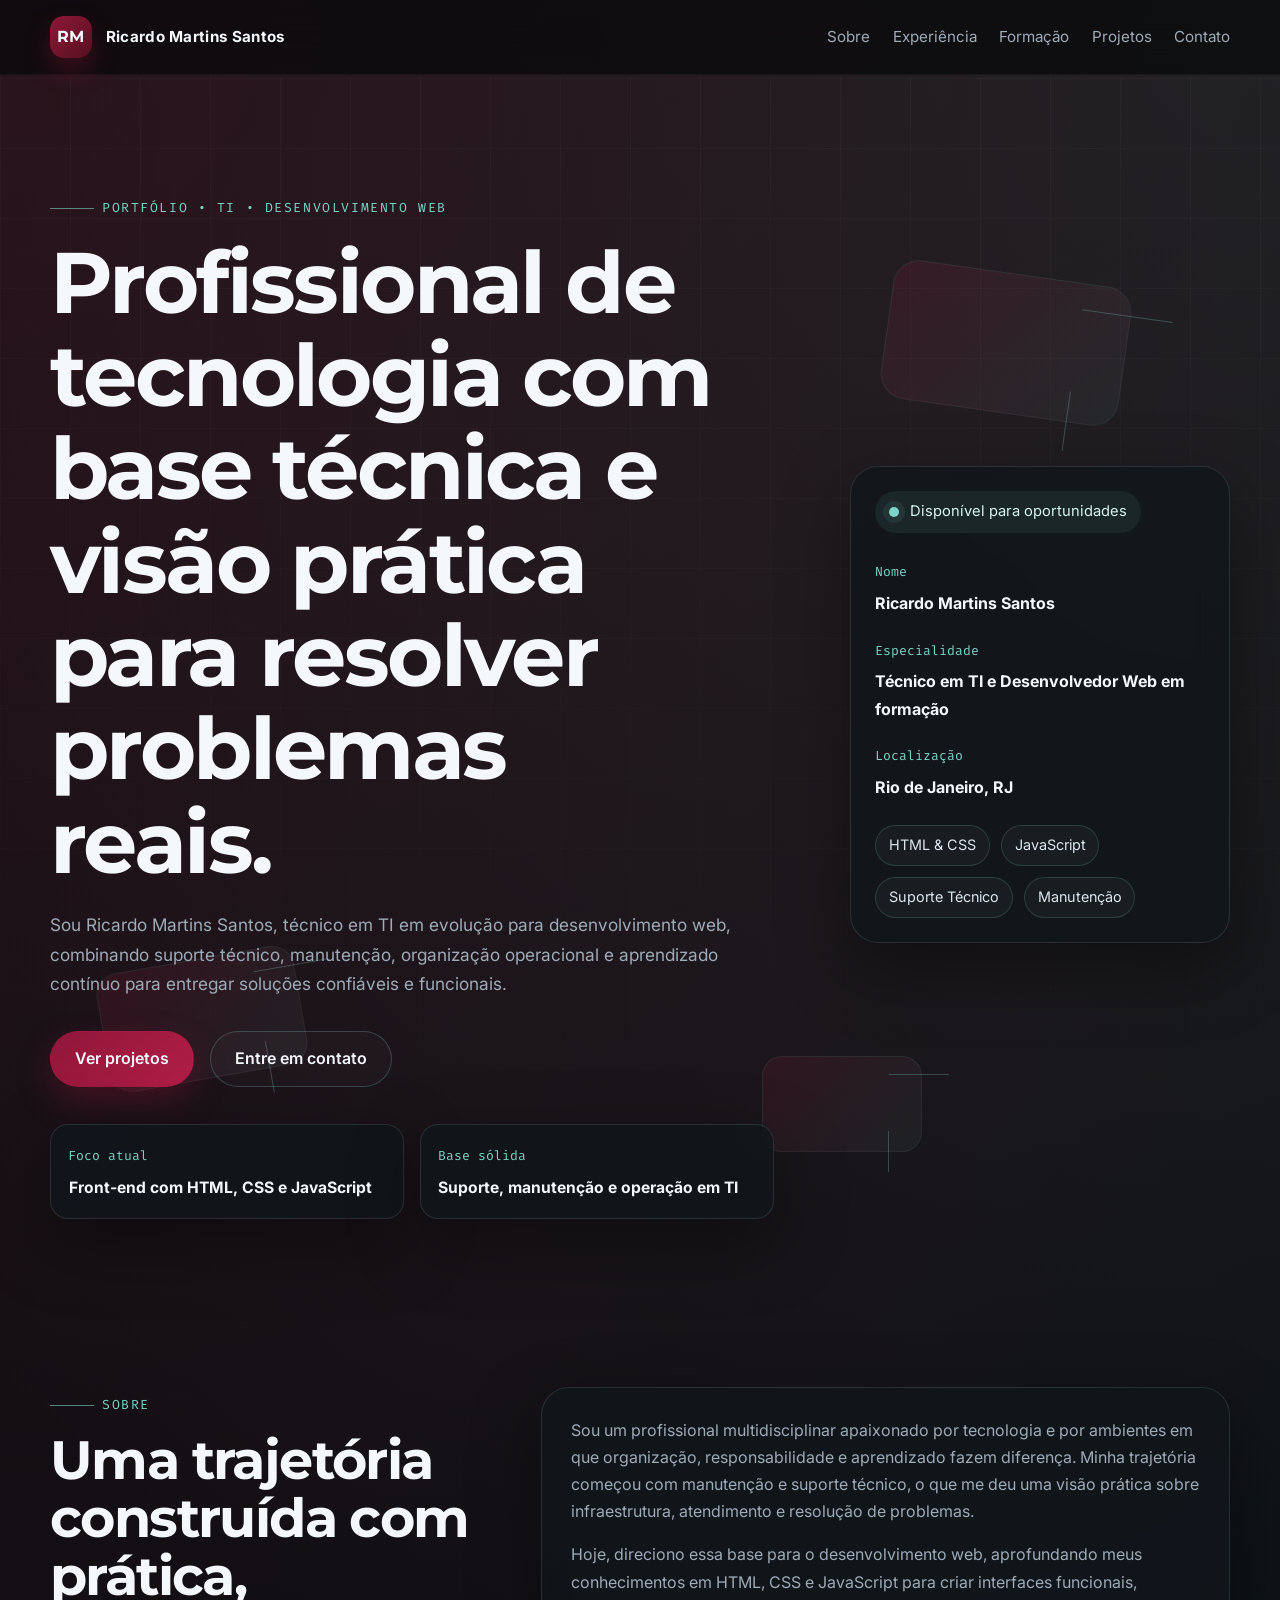
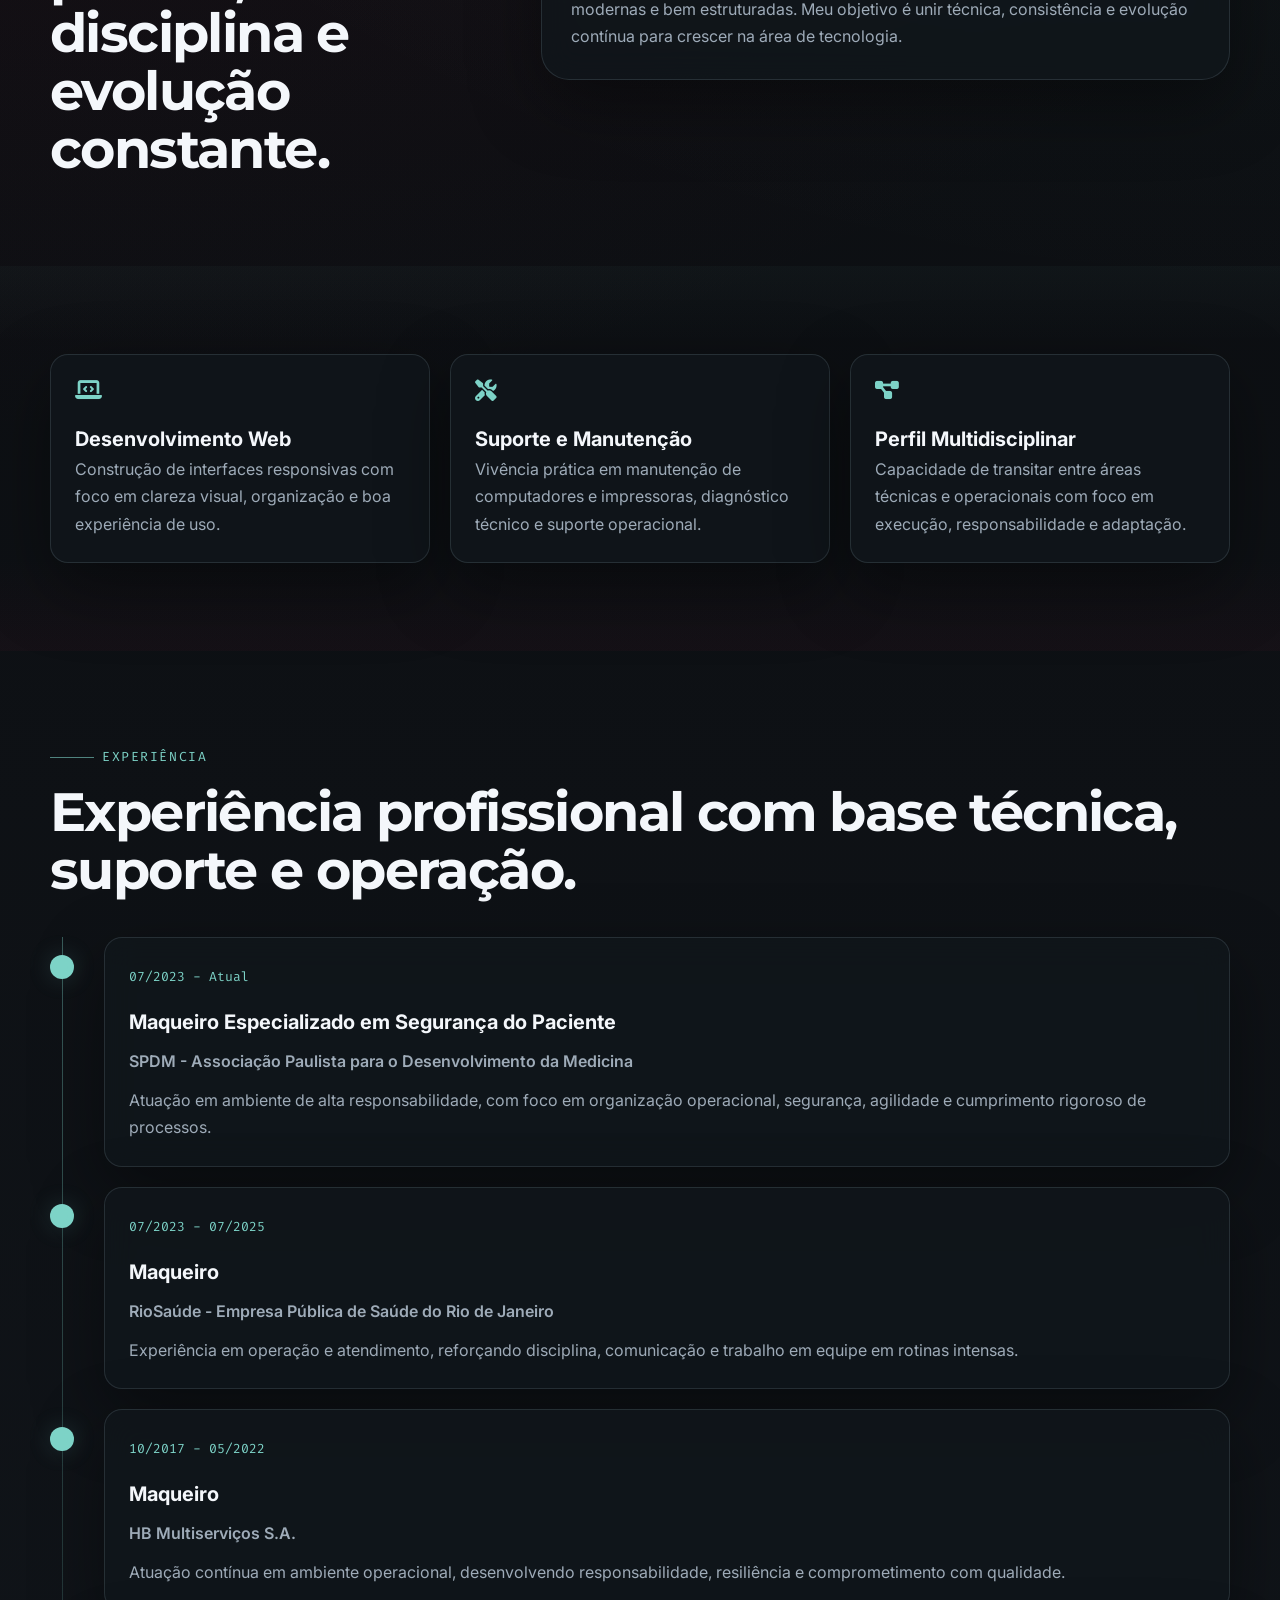
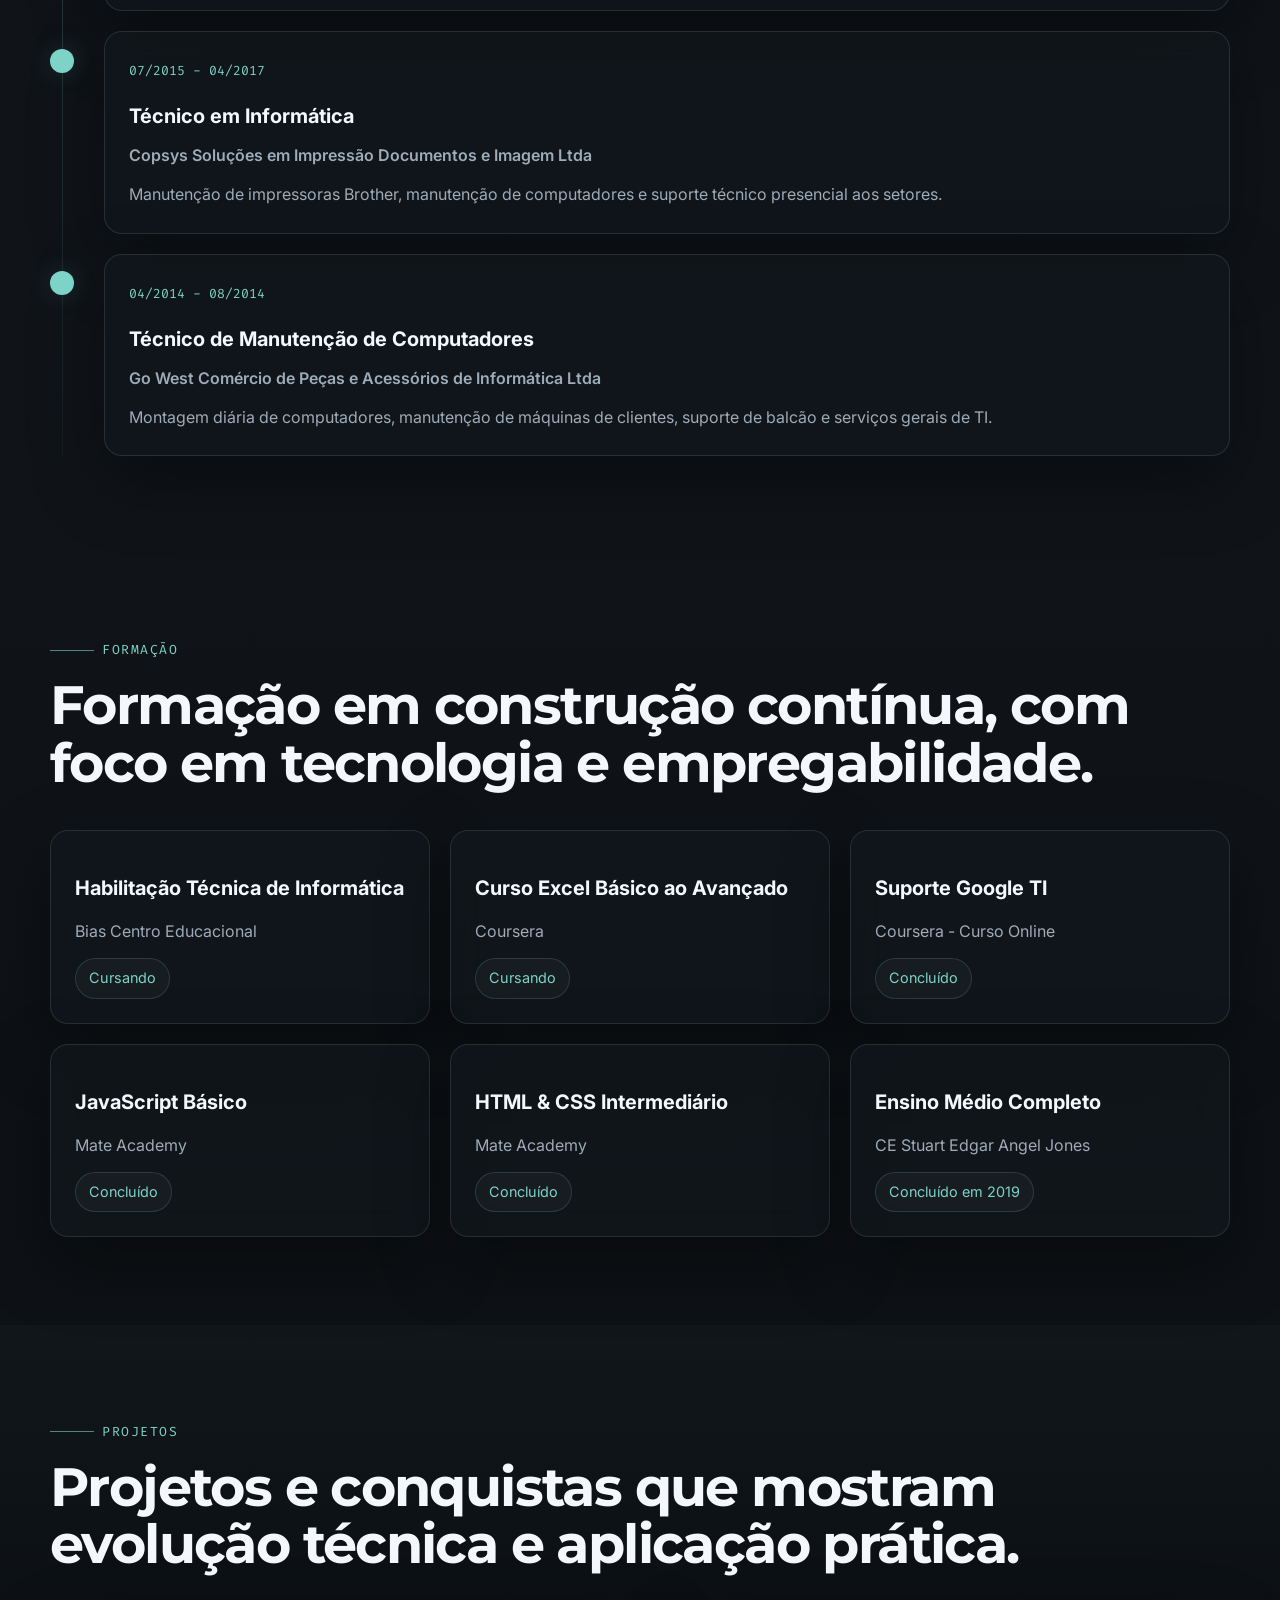
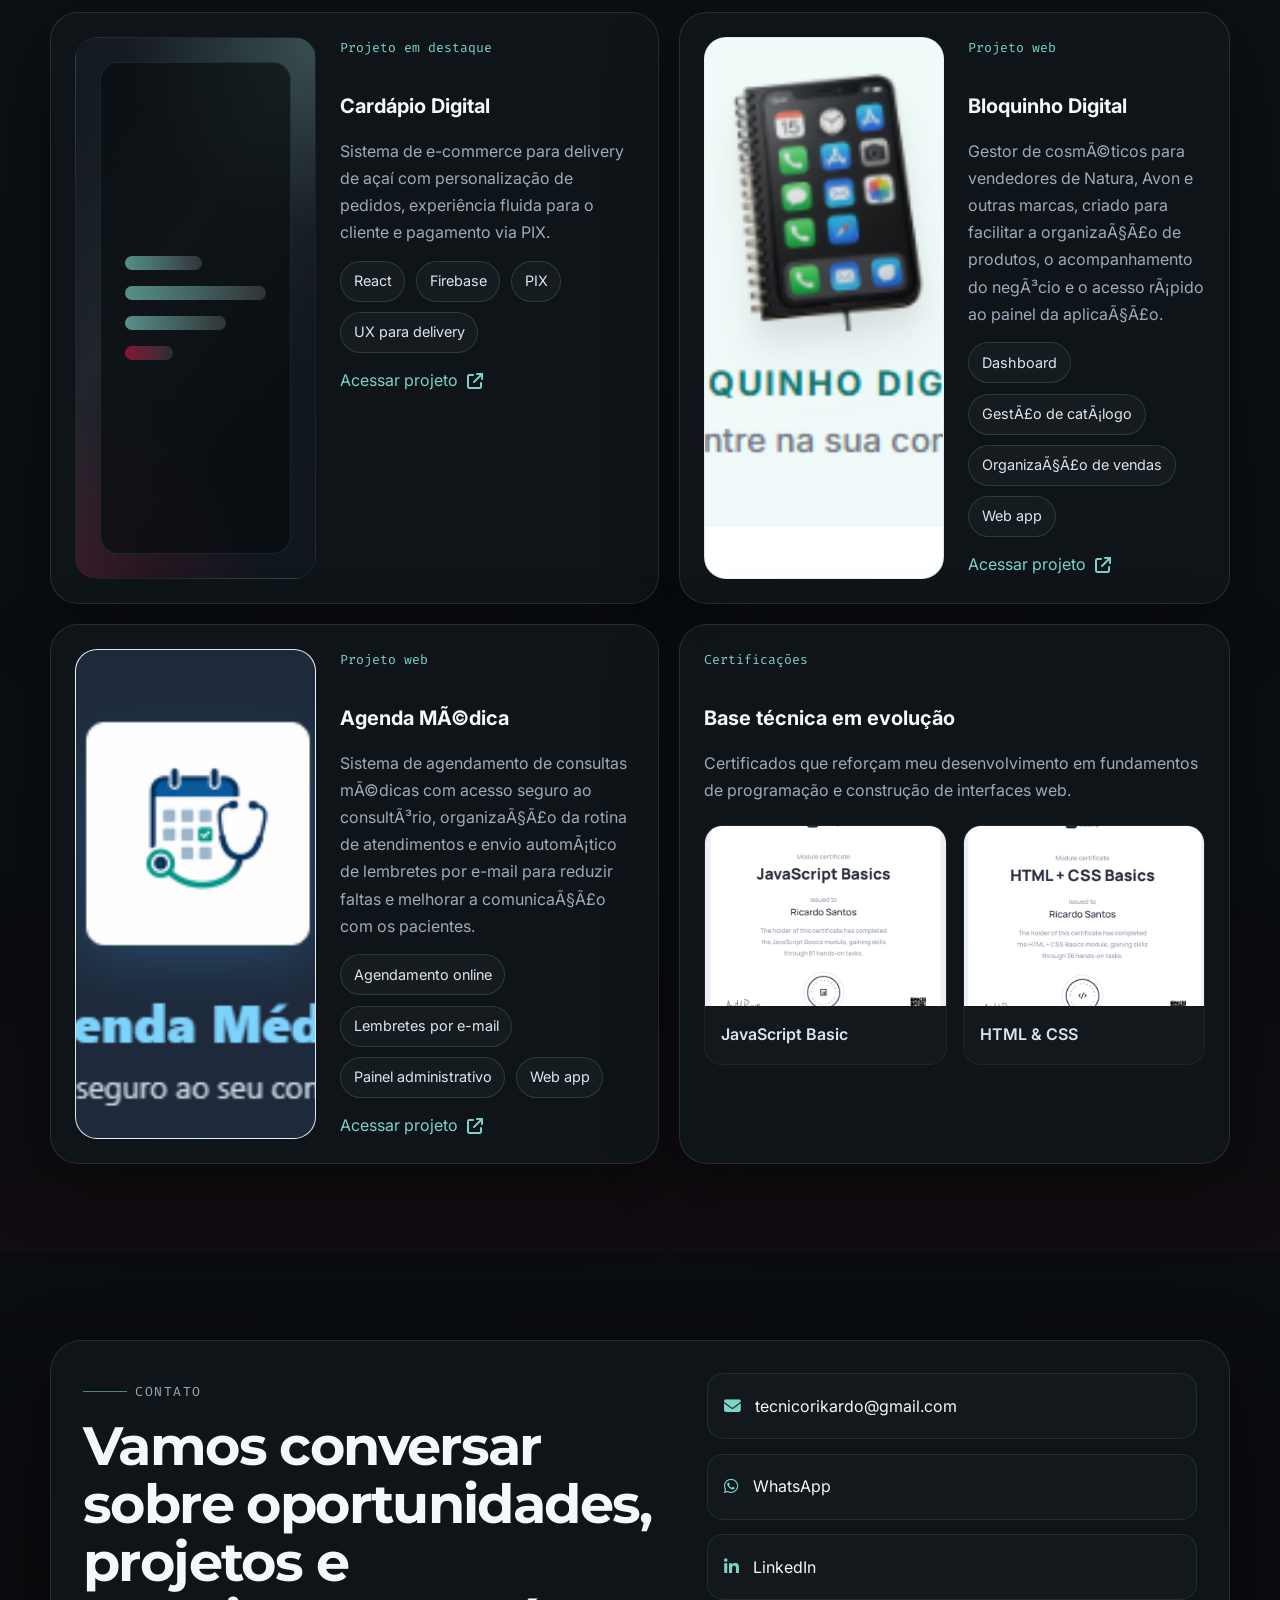
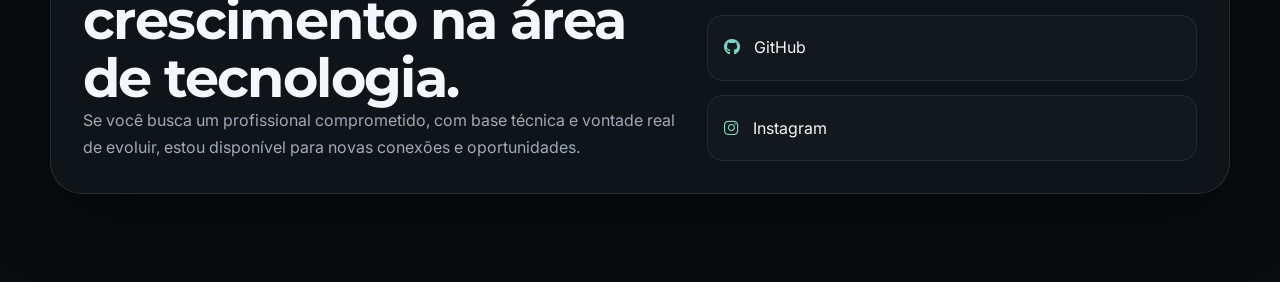
==== index.html @ e81728e9 "Adiciona projeto Agenda Medica ao portifolio" ====
<!DOCTYPE html>
<html lang="pt-BR">
<head>
  <meta charset="UTF-8">
  <meta name="viewport" content="width=device-width, initial-scale=1.0">
  <title>Ricardo Martins Santos | Portfólio</title>
  <meta
    name="description"
    content="Portfólio de Ricardo Martins Santos, profissional multidisciplinar com experiência em TI, suporte técnico e desenvolvimento web."
  >
  <link rel="preconnect" href="https://fonts.googleapis.com">
  <link rel="preconnect" href="https://fonts.gstatic.com" crossorigin>
  <link
    href="https://fonts.googleapis.com/css2?family=Fira+Code:wght@400;500&family=Inter:wght@400;500;600;700;800&family=Montserrat:wght@600;700;800&display=swap"
    rel="stylesheet"
  >
  <link
    rel="stylesheet"
    href="https://cdnjs.cloudflare.com/ajax/libs/font-awesome/6.5.2/css/all.min.css"
  >
  <link rel="stylesheet" href="styles.css">
</head>
<body>
  <div class="page-shell">
    <header class="site-header">
      <div class="container header-inner">
        <a href="#hero" class="brand">
          <span class="brand-mark">RM</span>
          <span class="brand-text">Ricardo Martins Santos</span>
        </a>

        <nav class="site-nav" aria-label="Navegação principal">
          <a href="#sobre">Sobre</a>
          <a href="#experiencia">Experiência</a>
          <a href="#formacao">Formação</a>
          <a href="#projetos">Projetos</a>
          <a href="#contato">Contato</a>
        </nav>
      </div>
    </header>

    <main>
      <section id="hero" class="hero-section">
        <div class="hero-backdrop" aria-hidden="true">
          <div class="grid-lines"></div>
          <div class="signal signal-one"></div>
          <div class="signal signal-two"></div>
          <div class="signal signal-three"></div>
        </div>

        <div class="container hero-layout">
          <div class="hero-copy reveal">
            <p class="eyebrow">PORTFÓLIO • TI • DESENVOLVIMENTO WEB</p>
            <h1>Profissional de tecnologia com base técnica e visão prática para resolver problemas reais.</h1>
            <p class="hero-description">
              Sou Ricardo Martins Santos, técnico em TI em evolução para desenvolvimento web,
              combinando suporte técnico, manutenção, organização operacional e aprendizado contínuo
              para entregar soluções confiáveis e funcionais.
            </p>

            <div class="hero-actions">
              <a href="#projetos" class="btn btn-primary">Ver projetos</a>
              <a href="#contato" class="btn btn-secondary">Entre em contato</a>
            </div>

            <div class="hero-highlights">
              <div class="highlight-card">
                <span class="highlight-label">Foco atual</span>
                <strong>Front-end com HTML, CSS e JavaScript</strong>
              </div>
              <div class="highlight-card">
                <span class="highlight-label">Base sólida</span>
                <strong>Suporte, manutenção e operação em TI</strong>
              </div>
            </div>
          </div>

          <aside class="hero-panel reveal">
            <div class="profile-card">
              <div class="profile-status">
                <span class="status-dot"></span>
                Disponível para oportunidades
              </div>

              <div class="profile-block">
                <span class="profile-label">Nome</span>
                <strong>Ricardo Martins Santos</strong>
              </div>

              <div class="profile-block">
                <span class="profile-label">Especialidade</span>
                <strong>Técnico em TI e Desenvolvedor Web em formação</strong>
              </div>

              <div class="profile-block">
                <span class="profile-label">Localização</span>
                <strong>Rio de Janeiro, RJ</strong>
              </div>

              <ul class="profile-stack">
                <li>HTML & CSS</li>
                <li>JavaScript</li>
                <li>Suporte Técnico</li>
                <li>Manutenção</li>
              </ul>
            </div>
          </aside>
        </div>
      </section>

      <section id="sobre" class="content-section">
        <div class="container section-grid">
          <div class="section-heading reveal">
            <p class="section-kicker">SOBRE</p>
            <h2>Uma trajetória construída com prática, disciplina e evolução constante.</h2>
          </div>

          <div class="panel reveal">
            <p>
              Sou um profissional multidisciplinar apaixonado por tecnologia e por ambientes em que
              organização, responsabilidade e aprendizado fazem diferença. Minha trajetória começou
              com manutenção e suporte técnico, o que me deu uma visão prática sobre infraestrutura,
              atendimento e resolução de problemas.
            </p>
            <p>
              Hoje, direciono essa base para o desenvolvimento web, aprofundando meus conhecimentos
              em HTML, CSS e JavaScript para criar interfaces funcionais, modernas e bem estruturadas.
              Meu objetivo é unir técnica, consistência e evolução contínua para crescer na área de tecnologia.
            </p>
          </div>
        </div>
      </section>

      <section class="content-section accent-section">
        <div class="container">
          <div class="capability-grid">
            <article class="capability-card reveal">
              <i class="fa-solid fa-laptop-code"></i>
              <h3>Desenvolvimento Web</h3>
              <p>Construção de interfaces responsivas com foco em clareza visual, organização e boa experiência de uso.</p>
            </article>

            <article class="capability-card reveal">
              <i class="fa-solid fa-screwdriver-wrench"></i>
              <h3>Suporte e Manutenção</h3>
              <p>Vivência prática em manutenção de computadores e impressoras, diagnóstico técnico e suporte operacional.</p>
            </article>

            <article class="capability-card reveal">
              <i class="fa-solid fa-diagram-project"></i>
              <h3>Perfil Multidisciplinar</h3>
              <p>Capacidade de transitar entre áreas técnicas e operacionais com foco em execução, responsabilidade e adaptação.</p>
            </article>
          </div>
        </div>
      </section>

      <section id="experiencia" class="content-section">
        <div class="container">
          <div class="section-heading reveal">
            <p class="section-kicker">EXPERIÊNCIA</p>
            <h2>Experiência profissional com base técnica, suporte e operação.</h2>
          </div>

          <div class="timeline">
            <article class="timeline-item reveal">
              <div class="timeline-marker"></div>
              <div class="timeline-card">
                <span class="timeline-period">07/2023 - Atual</span>
                <h3>Maqueiro Especializado em Segurança do Paciente</h3>
                <p class="timeline-company">SPDM - Associação Paulista para o Desenvolvimento da Medicina</p>
                <p>
                  Atuação em ambiente de alta responsabilidade, com foco em organização operacional,
                  segurança, agilidade e cumprimento rigoroso de processos.
                </p>
              </div>
            </article>

            <article class="timeline-item reveal">
              <div class="timeline-marker"></div>
              <div class="timeline-card">
                <span class="timeline-period">07/2023 - 07/2025</span>
                <h3>Maqueiro</h3>
                <p class="timeline-company">RioSaúde - Empresa Pública de Saúde do Rio de Janeiro</p>
                <p>
                  Experiência em operação e atendimento, reforçando disciplina, comunicação e trabalho em equipe em rotinas intensas.
                </p>
              </div>
            </article>

            <article class="timeline-item reveal">
              <div class="timeline-marker"></div>
              <div class="timeline-card">
                <span class="timeline-period">10/2017 - 05/2022</span>
                <h3>Maqueiro</h3>
                <p class="timeline-company">HB Multiserviços S.A.</p>
                <p>
                  Atuação contínua em ambiente operacional, desenvolvendo responsabilidade, resiliência e comprometimento com qualidade.
                </p>
              </div>
            </article>

            <article class="timeline-item reveal">
              <div class="timeline-marker"></div>
              <div class="timeline-card">
                <span class="timeline-period">07/2015 - 04/2017</span>
                <h3>Técnico em Informática</h3>
                <p class="timeline-company">Copsys Soluções em Impressão Documentos e Imagem Ltda</p>
                <p>
                  Manutenção de impressoras Brother, manutenção de computadores e suporte técnico presencial aos setores.
                </p>
              </div>
            </article>

            <article class="timeline-item reveal">
              <div class="timeline-marker"></div>
              <div class="timeline-card">
                <span class="timeline-period">04/2014 - 08/2014</span>
                <h3>Técnico de Manutenção de Computadores</h3>
                <p class="timeline-company">Go West Comércio de Peças e Acessórios de Informática Ltda</p>
                <p>
                  Montagem diária de computadores, manutenção de máquinas de clientes, suporte de balcão e serviços gerais de TI.
                </p>
              </div>
            </article>
          </div>
        </div>
      </section>

      <section id="formacao" class="content-section">
        <div class="container">
          <div class="section-heading reveal">
            <p class="section-kicker">FORMAÇÃO</p>
            <h2>Formação em construção contínua, com foco em tecnologia e empregabilidade.</h2>
          </div>

          <div class="info-grid">
            <article class="info-card reveal">
              <h3>Habilitação Técnica de Informática</h3>
              <p>Bias Centro Educacional</p>
              <span class="chip">Cursando</span>
            </article>

            <article class="info-card reveal">
              <h3>Curso Excel Básico ao Avançado</h3>
              <p>Coursera</p>
              <span class="chip">Cursando</span>
            </article>

            <article class="info-card reveal">
              <h3>Suporte Google TI</h3>
              <p>Coursera - Curso Online</p>
              <span class="chip">Concluído</span>
            </article>

            <article class="info-card reveal">
              <h3>JavaScript Básico</h3>
              <p>Mate Academy</p>
              <span class="chip">Concluído</span>
            </article>

            <article class="info-card reveal">
              <h3>HTML & CSS Intermediário</h3>
              <p>Mate Academy</p>
              <span class="chip">Concluído</span>
            </article>

            <article class="info-card reveal">
              <h3>Ensino Médio Completo</h3>
              <p>CE Stuart Edgar Angel Jones</p>
              <span class="chip">Concluído em 2019</span>
            </article>
          </div>
        </div>
      </section>

      <section id="projetos" class="content-section accent-section">
        <div class="container">
          <div class="section-heading reveal">
            <p class="section-kicker">PROJETOS</p>
            <h2>Projetos e conquistas que mostram evolução técnica e aplicação prática.</h2>
          </div>

          <div class="project-grid">
            <article class="project-card reveal">
              <div class="project-visual">
                <div class="project-glow"></div>
                <div class="project-frame">
                  <span class="code-line short"></span>
                  <span class="code-line"></span>
                  <span class="code-line medium"></span>
                  <span class="code-line small accent"></span>
                </div>
              </div>
              <div class="project-content">
                <span class="project-tag">Projeto em destaque</span>
                <h3>Cardápio Digital</h3>
                <p>
                  Sistema de e-commerce para delivery de açaí com personalização de pedidos,
                  experiência fluida para o cliente e pagamento via PIX.
                </p>
                <ul class="tech-list">
                  <li>React</li>
                  <li>Firebase</li>
                  <li>PIX</li>
                  <li>UX para delivery</li>
                </ul>
                <a href="https://cardapiohelogourmet.web.app/" target="_blank" rel="noreferrer" class="text-link">
                  Acessar projeto <i class="fa-solid fa-arrow-up-right-from-square"></i>
                </a>
              </div>
            </article>

            <article class="project-card reveal">
              <div class="project-visual project-visual-image">
                <img src="img/bloquinho-digital.png" alt="Tela de login do sistema Bloquinho Digital">
              </div>
              <div class="project-content">
                <span class="project-tag">Projeto web</span>
                <h3>Bloquinho Digital</h3>
                <p>
                  Gestor de cosmÃ©ticos para vendedores de Natura, Avon e outras marcas,
                  criado para facilitar a organizaÃ§Ã£o de produtos, o acompanhamento do negÃ³cio
                  e o acesso rÃ¡pido ao painel da aplicaÃ§Ã£o.
                </p>
                <ul class="tech-list">
                  <li>Dashboard</li>
                  <li>GestÃ£o de catÃ¡logo</li>
                  <li>OrganizaÃ§Ã£o de vendas</li>
                  <li>Web app</li>
                </ul>
                <a href="https://bloquinhodigital.web.app/dashboard" target="_blank" rel="noreferrer" class="text-link">
                  Acessar projeto <i class="fa-solid fa-arrow-up-right-from-square"></i>
                </a>
              </div>
            </article>

            <article class="project-card reveal">
              <div class="project-visual project-visual-image">
                <img src="img/agenda-medica.png" alt="Tela de login do sistema Agenda Médica">
              </div>
              <div class="project-content">
                <span class="project-tag">Projeto web</span>
                <h3>Agenda MÃ©dica</h3>
                <p>
                  Sistema de agendamento de consultas mÃ©dicas com acesso seguro ao consultÃ³rio,
                  organizaÃ§Ã£o da rotina de atendimentos e envio automÃ¡tico de lembretes por e-mail
                  para reduzir faltas e melhorar a comunicaÃ§Ã£o com os pacientes.
                </p>
                <ul class="tech-list">
                  <li>Agendamento online</li>
                  <li>Lembretes por e-mail</li>
                  <li>Painel administrativo</li>
                  <li>Web app</li>
                </ul>
                <a href="https://agendadomedico.site/#/login" target="_blank" rel="noreferrer" class="text-link">
                  Acessar projeto <i class="fa-solid fa-arrow-up-right-from-square"></i>
                </a>
              </div>
            </article>

            <article class="project-card reveal">
              <div class="project-content full-width">
                <span class="project-tag">Certificações</span>
                <h3>Base técnica em evolução</h3>
                <p>
                  Certificados que reforçam meu desenvolvimento em fundamentos de programação
                  e construção de interfaces web.
                </p>

                <div class="certificate-grid">
                  <figure class="certificate-card">
                    <img src="img/jsbasic.png" alt="Certificado JavaScript Basic">
                    <figcaption>JavaScript Basic</figcaption>
                  </figure>

                  <figure class="certificate-card">
                    <img src="img/htmlcssbasic.png" alt="Certificado HTML e CSS">
                    <figcaption>HTML & CSS</figcaption>
                  </figure>
                </div>
              </div>
            </article>
          </div>
        </div>
      </section>

      <section id="contato" class="content-section">
        <div class="container">
          <div class="contact-panel reveal">
            <div class="contact-copy">
              <p class="section-kicker">CONTATO</p>
              <h2>Vamos conversar sobre oportunidades, projetos e crescimento na área de tecnologia.</h2>
              <p>
                Se você busca um profissional comprometido, com base técnica e vontade real de evoluir,
                estou disponível para novas conexões e oportunidades.
              </p>
            </div>

            <div class="contact-actions">
              <a href="mailto:tecnicorikardo@gmail.com" class="contact-item">
                <i class="fa-solid fa-envelope"></i>
                <span>tecnicorikardo@gmail.com</span>
              </a>
              <a href="https://wa.me/5521970902074" target="_blank" rel="noreferrer" class="contact-item">
                <i class="fa-brands fa-whatsapp"></i>
                <span>WhatsApp</span>
              </a>
              <a href="https://www.linkedin.com/in/ricardo-martins-697948341" target="_blank" rel="noreferrer" class="contact-item">
                <i class="fa-brands fa-linkedin-in"></i>
                <span>LinkedIn</span>
              </a>
              <a href="https://github.com/tecnicorikardo" target="_blank" rel="noreferrer" class="contact-item">
                <i class="fa-brands fa-github"></i>
                <span>GitHub</span>
              </a>
              <a href="https://www.instagram.com/tecnicorikardo/" target="_blank" rel="noreferrer" class="contact-item">
                <i class="fa-brands fa-instagram"></i>
                <span>Instagram</span>
              </a>
            </div>
          </div>
        </div>
      </section>
    </main>
  </div>

  <script src="script.js"></script>
</body>
</html>
---- styles.css ----
:root {
  --bg: #0a0b0d;
  --bg-soft: #12161b;
  --panel: rgba(17, 22, 28, 0.82);
  --panel-strong: #161c23;
  --border: rgba(207, 232, 255, 0.12);
  --text: #f4f7fb;
  --muted: #9eabb8;
  --primary: #8f1739;
  --primary-strong: #b11d46;
  --secondary: #7dd3c7;
  --secondary-soft: rgba(125, 211, 199, 0.14);
  --shadow: 0 24px 70px rgba(0, 0, 0, 0.38);
  --radius-lg: 28px;
  --radius-md: 18px;
  --radius-sm: 12px;
  --container: 1180px;
  --header-offset: 78px;
  --section-offset: 110px;
}

* {
  margin: 0;
  padding: 0;
  box-sizing: border-box;
}

html {
  scroll-behavior: smooth;
  scroll-padding-top: var(--section-offset);
}

body {
  min-height: 100vh;
  background:
    radial-gradient(circle at top left, rgba(143, 23, 57, 0.22), transparent 30%),
    radial-gradient(circle at top right, rgba(125, 211, 199, 0.12), transparent 28%),
    linear-gradient(180deg, #090a0c 0%, #101419 52%, #090b0d 100%);
  color: var(--text);
  font-family: "Inter", sans-serif;
  line-height: 1.7;
  padding-top: var(--header-offset);
}

a {
  color: inherit;
  text-decoration: none;
}

img {
  display: block;
  max-width: 100%;
}

.page-shell {
  position: relative;
  overflow-x: hidden;
}

.container {
  width: min(calc(100% - 2rem), var(--container));
  margin: 0 auto;
}

.site-header {
  position: fixed;
  top: 0;
  left: 0;
  width: 100%;
  z-index: 20;
  backdrop-filter: blur(18px);
  background: rgba(7, 9, 11, 0.72);
  border-bottom: 1px solid rgba(255, 255, 255, 0.04);
}

.header-inner {
  display: flex;
  align-items: center;
  justify-content: space-between;
  gap: 1.5rem;
  padding: 1rem 0;
}

.brand {
  display: inline-flex;
  align-items: center;
  gap: 0.85rem;
  font-weight: 700;
  letter-spacing: 0.02em;
}

.brand-mark {
  display: grid;
  place-items: center;
  width: 42px;
  height: 42px;
  border-radius: 14px;
  font-family: "Montserrat", sans-serif;
  background: linear-gradient(135deg, var(--primary), #55111f);
  box-shadow: 0 12px 24px rgba(143, 23, 57, 0.35);
}

.brand-text {
  font-size: 0.95rem;
}

.site-nav {
  display: flex;
  flex-wrap: wrap;
  align-items: center;
  justify-content: flex-end;
  gap: 1.4rem;
}

.site-nav a {
  color: var(--muted);
  font-size: 0.95rem;
  transition: color 0.25s ease, transform 0.25s ease;
}

.site-nav a:hover,
.site-nav a.is-active {
  color: var(--text);
  transform: translateY(-1px);
}

.hero-section {
  position: relative;
  padding: 7rem 0 5rem;
  min-height: calc(100vh - var(--header-offset));
  display: flex;
  align-items: center;
}

.hero-backdrop {
  position: absolute;
  inset: 0;
  overflow: hidden;
  pointer-events: none;
}

.grid-lines {
  position: absolute;
  inset: 0;
  background-image:
    linear-gradient(rgba(255, 255, 255, 0.03) 1px, transparent 1px),
    linear-gradient(90deg, rgba(255, 255, 255, 0.03) 1px, transparent 1px);
  background-size: 70px 70px;
  mask-image: linear-gradient(180deg, rgba(255, 255, 255, 0.9), transparent);
}

.signal {
  position: absolute;
  border: 1px solid rgba(125, 211, 199, 0.08);
  background: linear-gradient(135deg, rgba(143, 23, 57, 0.18), rgba(125, 211, 199, 0.06));
  filter: blur(0.2px);
}

.signal::before,
.signal::after {
  content: "";
  position: absolute;
  background: rgba(125, 211, 199, 0.28);
}

.signal::before {
  width: 38%;
  height: 1px;
  top: 18%;
  right: -18%;
}

.signal::after {
  width: 1px;
  height: 44%;
  right: 20%;
  bottom: -22%;
}

.signal-one {
  top: 16%;
  right: 12%;
  width: 240px;
  height: 140px;
  border-radius: 26px;
  transform: rotate(8deg);
}

.signal-two {
  left: 8%;
  bottom: 18%;
  width: 200px;
  height: 120px;
  border-radius: 22px;
  transform: rotate(-10deg);
}

.signal-three {
  right: 28%;
  bottom: 12%;
  width: 160px;
  height: 96px;
  border-radius: 20px;
}

.hero-layout {
  position: relative;
  z-index: 1;
  display: grid;
  grid-template-columns: minmax(0, 1.45fr) minmax(300px, 0.85fr);
  gap: 2rem;
  align-items: center;
}

.eyebrow,
.section-kicker {
  display: inline-flex;
  align-items: center;
  gap: 0.5rem;
  color: var(--secondary);
  font-family: "Fira Code", monospace;
  font-size: 0.82rem;
  letter-spacing: 0.12em;
}

.eyebrow::before,
.section-kicker::before {
  content: "";
  width: 2.75rem;
  height: 1px;
  background: rgba(125, 211, 199, 0.6);
}

.hero-copy h1,
.section-heading h2,
.contact-copy h2 {
  font-family: "Montserrat", sans-serif;
  letter-spacing: -0.03em;
  line-height: 1.08;
}

.hero-copy h1 {
  margin-top: 1rem;
  max-width: 12ch;
  font-size: clamp(3rem, 7vw, 5.4rem);
}

.hero-description {
  margin-top: 1.35rem;
  max-width: 64ch;
  color: var(--muted);
  font-size: 1.08rem;
}

.hero-actions {
  display: flex;
  flex-wrap: wrap;
  gap: 1rem;
  margin-top: 2rem;
}

.btn {
  display: inline-flex;
  align-items: center;
  justify-content: center;
  min-height: 52px;
  padding: 0.85rem 1.5rem;
  border-radius: 999px;
  border: 1px solid transparent;
  font-weight: 600;
  transition: transform 0.25s ease, box-shadow 0.25s ease, border-color 0.25s ease, background 0.25s ease;
}

.btn:hover {
  transform: translateY(-2px);
}

.btn-primary {
  background: linear-gradient(135deg, var(--primary), var(--primary-strong));
  box-shadow: 0 14px 32px rgba(143, 23, 57, 0.34);
}

.btn-primary:hover {
  box-shadow: 0 18px 40px rgba(143, 23, 57, 0.42);
}

.btn-secondary {
  border-color: rgba(125, 211, 199, 0.25);
  background: rgba(255, 255, 255, 0.02);
}

.btn-secondary:hover {
  border-color: rgba(125, 211, 199, 0.55);
  background: rgba(125, 211, 199, 0.08);
}

.hero-highlights {
  display: grid;
  grid-template-columns: repeat(2, minmax(0, 1fr));
  gap: 1rem;
  margin-top: 2.3rem;
}

.highlight-card,
.profile-card,
.panel,
.capability-card,
.timeline-card,
.info-card,
.project-card,
.contact-panel {
  background: var(--panel);
  border: 1px solid var(--border);
  box-shadow: var(--shadow);
  backdrop-filter: blur(16px);
}

.highlight-card {
  padding: 1rem 1.1rem;
  border-radius: var(--radius-md);
}

.highlight-label,
.profile-label,
.timeline-period,
.project-tag {
  display: inline-block;
  color: var(--secondary);
  font-family: "Fira Code", monospace;
  font-size: 0.82rem;
}

.highlight-card strong {
  display: block;
  margin-top: 0.45rem;
  font-size: 0.98rem;
}

.hero-panel {
  display: flex;
  justify-content: flex-end;
}

.profile-card {
  width: 100%;
  max-width: 380px;
  padding: 1.5rem;
  border-radius: var(--radius-lg);
}

.profile-status {
  display: inline-flex;
  align-items: center;
  gap: 0.65rem;
  margin-bottom: 1.5rem;
  padding: 0.55rem 0.9rem;
  border-radius: 999px;
  background: rgba(125, 211, 199, 0.08);
  color: #d6f5ef;
  font-size: 0.92rem;
}

.status-dot {
  width: 10px;
  height: 10px;
  border-radius: 50%;
  background: var(--secondary);
  box-shadow: 0 0 0 6px rgba(125, 211, 199, 0.08);
}

.profile-block + .profile-block {
  margin-top: 1.15rem;
}

.profile-block strong {
  display: block;
  margin-top: 0.35rem;
  font-size: 1rem;
}

.profile-stack {
  display: flex;
  flex-wrap: wrap;
  gap: 0.7rem;
  margin-top: 1.5rem;
  list-style: none;
}

.profile-stack li,
.tech-list li,
.chip {
  padding: 0.45rem 0.8rem;
  border-radius: 999px;
  border: 1px solid rgba(125, 211, 199, 0.18);
  background: rgba(255, 255, 255, 0.03);
  color: #dbe7ef;
  font-size: 0.9rem;
}

.content-section {
  position: relative;
  padding: 5.5rem 0;
  scroll-margin-top: var(--section-offset);
}

.accent-section {
  background:
    linear-gradient(180deg, rgba(125, 211, 199, 0.03), transparent 20%),
    linear-gradient(0deg, rgba(143, 23, 57, 0.06), transparent 24%);
}

.section-grid {
  display: grid;
  grid-template-columns: minmax(0, 0.8fr) minmax(0, 1.2fr);
  gap: 2rem;
  align-items: start;
}

.section-heading h2,
.contact-copy h2 {
  margin-top: 0.9rem;
  font-size: clamp(2rem, 4.8vw, 3.35rem);
}

.panel {
  padding: 1.8rem;
  border-radius: var(--radius-lg);
}

.panel p + p {
  margin-top: 1rem;
}

.panel p,
.capability-card p,
.timeline-card p,
.info-card p,
.project-content p,
.contact-copy p {
  color: var(--muted);
}

.capability-grid,
.info-grid,
.project-grid {
  display: grid;
  gap: 1.25rem;
}

.capability-grid {
  grid-template-columns: repeat(3, minmax(0, 1fr));
}

.capability-card,
.info-card {
  padding: 1.5rem;
  border-radius: var(--radius-md);
}

.capability-card i {
  color: var(--secondary);
  font-size: 1.35rem;
}

.capability-card h3,
.timeline-card h3,
.info-card h3,
.project-content h3 {
  margin-top: 1rem;
  font-size: 1.25rem;
}

.timeline {
  position: relative;
  display: grid;
  gap: 1.25rem;
  margin-top: 2.4rem;
}

.timeline::before {
  content: "";
  position: absolute;
  left: 12px;
  top: 0;
  bottom: 0;
  width: 1px;
  background: linear-gradient(180deg, rgba(125, 211, 199, 0.38), rgba(125, 211, 199, 0.05));
}

.timeline-item {
  position: relative;
  display: grid;
  grid-template-columns: 36px minmax(0, 1fr);
  gap: 1.1rem;
  align-items: start;
}

.timeline-marker {
  position: relative;
  z-index: 1;
  width: 24px;
  height: 24px;
  margin-top: 1.1rem;
  border-radius: 50%;
  border: 6px solid rgba(125, 211, 199, 0.14);
  background: var(--secondary);
  box-shadow: 0 0 24px rgba(125, 211, 199, 0.18);
}

.timeline-card {
  padding: 1.5rem;
  border-radius: var(--radius-md);
}

.timeline-company {
  margin: 0.55rem 0 0.75rem;
  color: #d8e6f2;
  font-weight: 600;
}

.info-grid {
  margin-top: 2.4rem;
  grid-template-columns: repeat(3, minmax(0, 1fr));
}

.info-card {
  display: flex;
  flex-direction: column;
  gap: 0.8rem;
}

.chip {
  width: fit-content;
  color: var(--secondary);
}

.project-grid {
  margin-top: 2.4rem;
  grid-template-columns: minmax(0, 1.05fr) minmax(0, 0.95fr);
}

.project-card {
  display: grid;
  grid-template-columns: minmax(240px, 0.9fr) minmax(0, 1.1fr);
  gap: 1.5rem;
  padding: 1.5rem;
  border-radius: var(--radius-lg);
}

.project-card:last-child {
  grid-template-columns: 1fr;
}

.project-visual {
  position: relative;
  min-height: 280px;
  border-radius: 22px;
  overflow: hidden;
  background:
    radial-gradient(circle at top right, rgba(125, 211, 199, 0.22), transparent 32%),
    radial-gradient(circle at bottom left, rgba(143, 23, 57, 0.28), transparent 32%),
    #10161d;
  border: 1px solid rgba(255, 255, 255, 0.05);
}

.project-visual-image {
  display: grid;
  place-items: center;
  background:
    radial-gradient(circle at top, rgba(125, 211, 199, 0.16), transparent 42%),
    linear-gradient(180deg, #edf6f7 0%, #d7e8ea 100%);
}

.project-visual-image img {
  width: 100%;
  height: 100%;
  object-fit: cover;
}

.project-glow {
  position: absolute;
  inset: 0;
  background:
    linear-gradient(125deg, transparent 8%, rgba(255, 255, 255, 0.06) 40%, transparent 72%),
    linear-gradient(180deg, rgba(255, 255, 255, 0.02), transparent);
}

.project-frame {
  position: absolute;
  inset: 24px;
  display: flex;
  flex-direction: column;
  gap: 1rem;
  justify-content: center;
  padding: 1.5rem;
  border-radius: 18px;
  background: rgba(8, 12, 15, 0.68);
  border: 1px solid rgba(125, 211, 199, 0.12);
}

.code-line {
  display: block;
  width: 100%;
  height: 14px;
  border-radius: 999px;
  background: linear-gradient(90deg, rgba(125, 211, 199, 0.65), rgba(255, 255, 255, 0.14));
}

.code-line.short {
  width: 55%;
}

.code-line.medium {
  width: 72%;
}

.code-line.small {
  width: 34%;
}

.code-line.accent {
  background: linear-gradient(90deg, rgba(143, 23, 57, 0.92), rgba(255, 255, 255, 0.12));
}

.project-content {
  display: flex;
  flex-direction: column;
  gap: 0.9rem;
}

.project-content.full-width {
  min-width: 0;
}

.tech-list {
  display: flex;
  flex-wrap: wrap;
  gap: 0.65rem;
  list-style: none;
}

.text-link {
  display: inline-flex;
  align-items: center;
  gap: 0.55rem;
  width: fit-content;
  color: var(--secondary);
  transition: transform 0.25s ease, color 0.25s ease;
}

.text-link:hover {
  transform: translateX(3px);
  color: #b6f3ea;
}

.certificate-grid {
  display: grid;
  grid-template-columns: repeat(2, minmax(0, 1fr));
  gap: 1rem;
  margin-top: 0.4rem;
}

.certificate-card {
  border-radius: 18px;
  overflow: hidden;
  background: rgba(255, 255, 255, 0.02);
  border: 1px solid rgba(255, 255, 255, 0.05);
}

.certificate-card img {
  aspect-ratio: 4 / 3;
  object-fit: cover;
}

.certificate-card figcaption {
  padding: 0.95rem 1rem;
  color: #d8e6f2;
  font-weight: 600;
}

.contact-panel {
  display: grid;
  grid-template-columns: minmax(0, 1.1fr) minmax(280px, 0.9fr);
  gap: 1.5rem;
  padding: 2rem;
  border-radius: 32px;
}

.contact-actions {
  display: grid;
  gap: 0.9rem;
}

.contact-item {
  display: flex;
  align-items: center;
  gap: 0.9rem;
  min-height: 58px;
  padding: 0.95rem 1rem;
  border-radius: 16px;
  border: 1px solid rgba(125, 211, 199, 0.12);
  background: rgba(255, 255, 255, 0.02);
  transition: transform 0.25s ease, border-color 0.25s ease, background 0.25s ease;
}

.contact-item i {
  color: var(--secondary);
  font-size: 1.05rem;
}

.contact-item:hover {
  transform: translateY(-2px);
  border-color: rgba(125, 211, 199, 0.4);
  background: rgba(125, 211, 199, 0.08);
}

.reveal {
  opacity: 0;
  transform: translateY(28px);
  transition: opacity 0.7s ease, transform 0.7s ease;
}

.reveal.is-visible {
  opacity: 1;
  transform: translateY(0);
}

@media (max-width: 1100px) {
  .hero-layout,
  .section-grid,
  .project-grid,
  .contact-panel,
  .capability-grid,
  .info-grid {
    grid-template-columns: 1fr;
  }

  .hero-copy h1 {
    max-width: 14ch;
  }

  .hero-panel {
    justify-content: flex-start;
  }

  .profile-card {
    max-width: none;
  }
}

@media (max-width: 780px) {
  :root {
    --header-offset: 120px;
    --section-offset: 140px;
  }

  .header-inner {
    flex-direction: column;
    align-items: flex-start;
    gap: 0.9rem;
    padding: 0.85rem 0;
  }

  .site-nav {
    justify-content: flex-start;
    gap: 0.9rem;
  }

  .hero-section {
    padding-top: 2rem;
    min-height: auto;
  }

  .hero-copy h1 {
    max-width: none;
    font-size: clamp(2.4rem, 13vw, 4rem);
  }

  .hero-highlights,
  .certificate-grid {
    grid-template-columns: 1fr;
  }

  .project-card {
    grid-template-columns: 1fr;
  }

  .content-section {
    padding: 4.25rem 0;
  }

  .contact-panel {
    padding: 1.4rem;
    border-radius: 24px;
  }
}

@media (max-width: 560px) {
  .container {
    width: min(calc(100% - 1.2rem), var(--container));
  }

  :root {
    --header-offset: 112px;
    --section-offset: 132px;
  }

  .brand {
    align-items: flex-start;
  }

  .brand-text {
    max-width: 180px;
    line-height: 1.3;
  }

  .site-nav {
    gap: 0.8rem 1rem;
  }

  .btn {
    width: 100%;
  }

  .hero-actions {
    width: 100%;
  }

  .timeline-item {
    grid-template-columns: 28px minmax(0, 1fr);
  }

  .timeline::before {
    left: 9px;
  }

  .timeline-marker {
    width: 18px;
    height: 18px;
    border-width: 4px;
  }

  .panel,
  .capability-card,
  .timeline-card,
  .info-card,
  .project-card {
    padding: 1.2rem;
  }
}
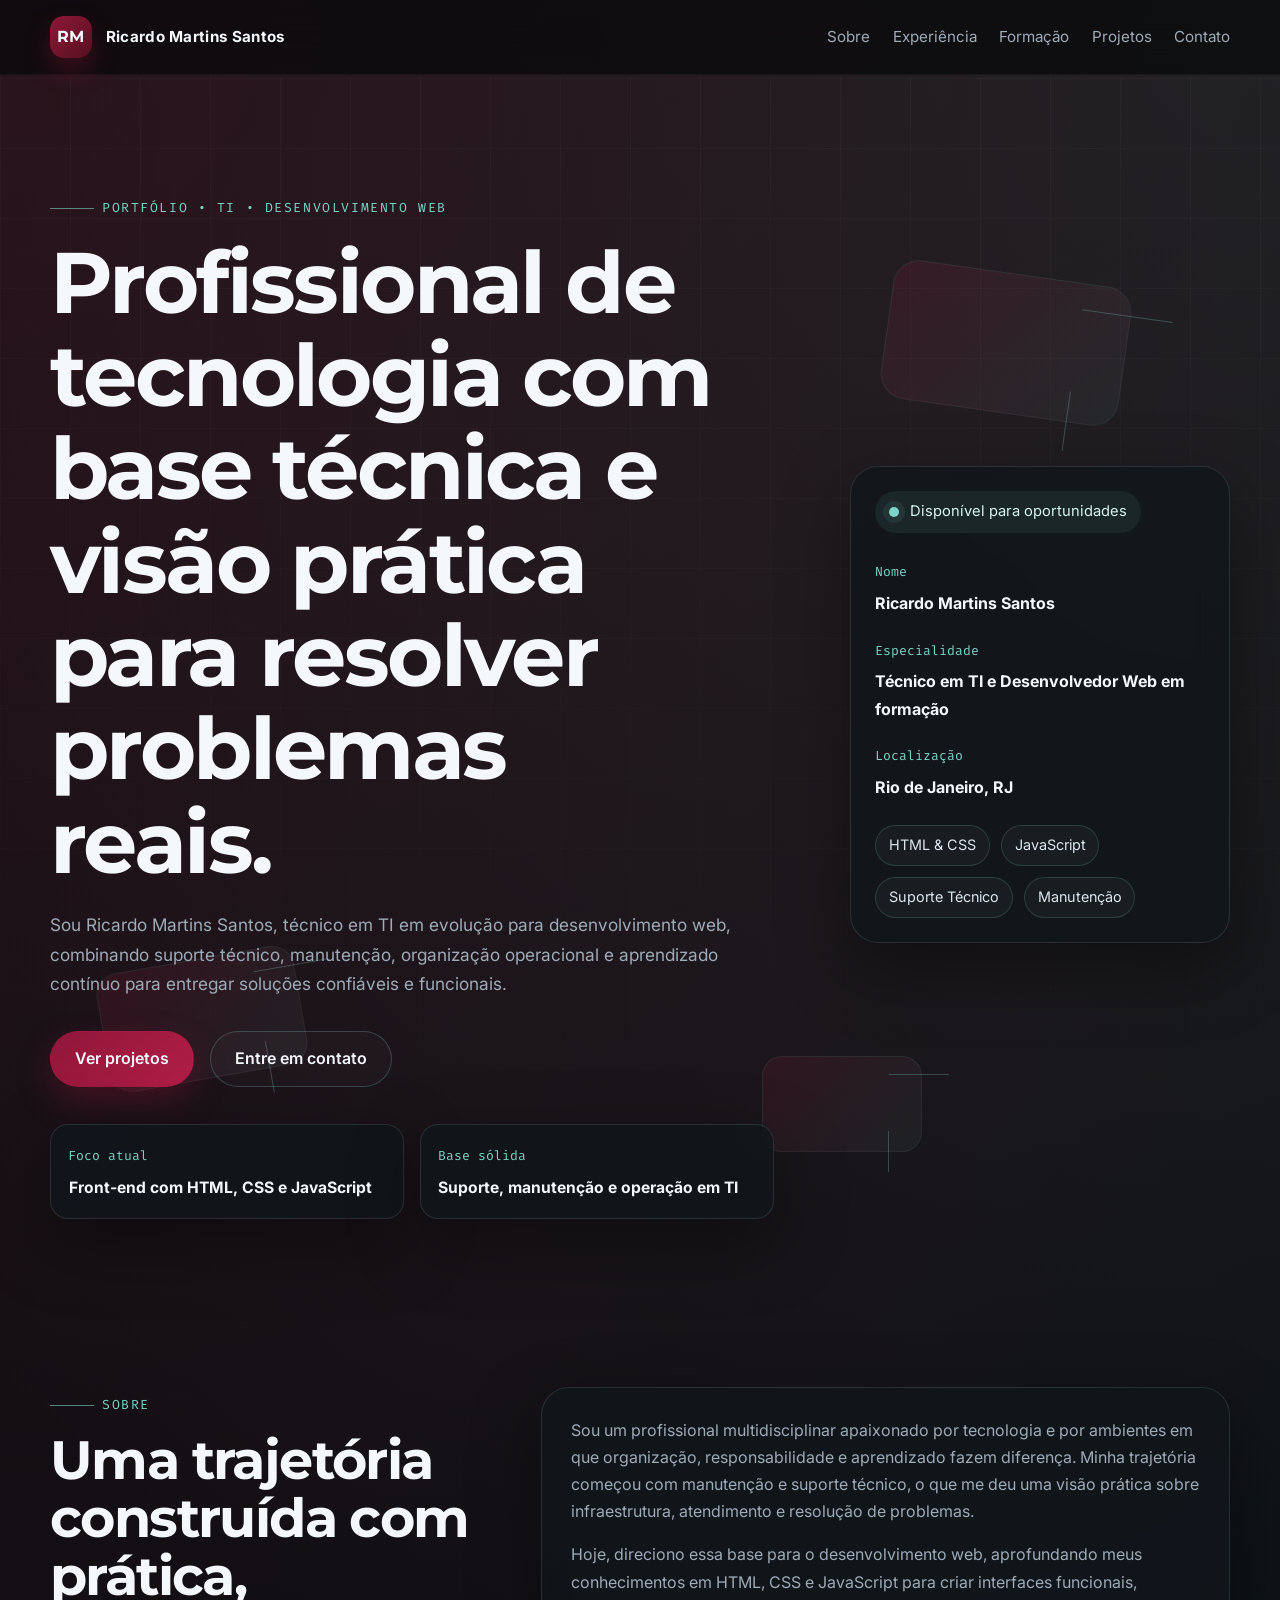
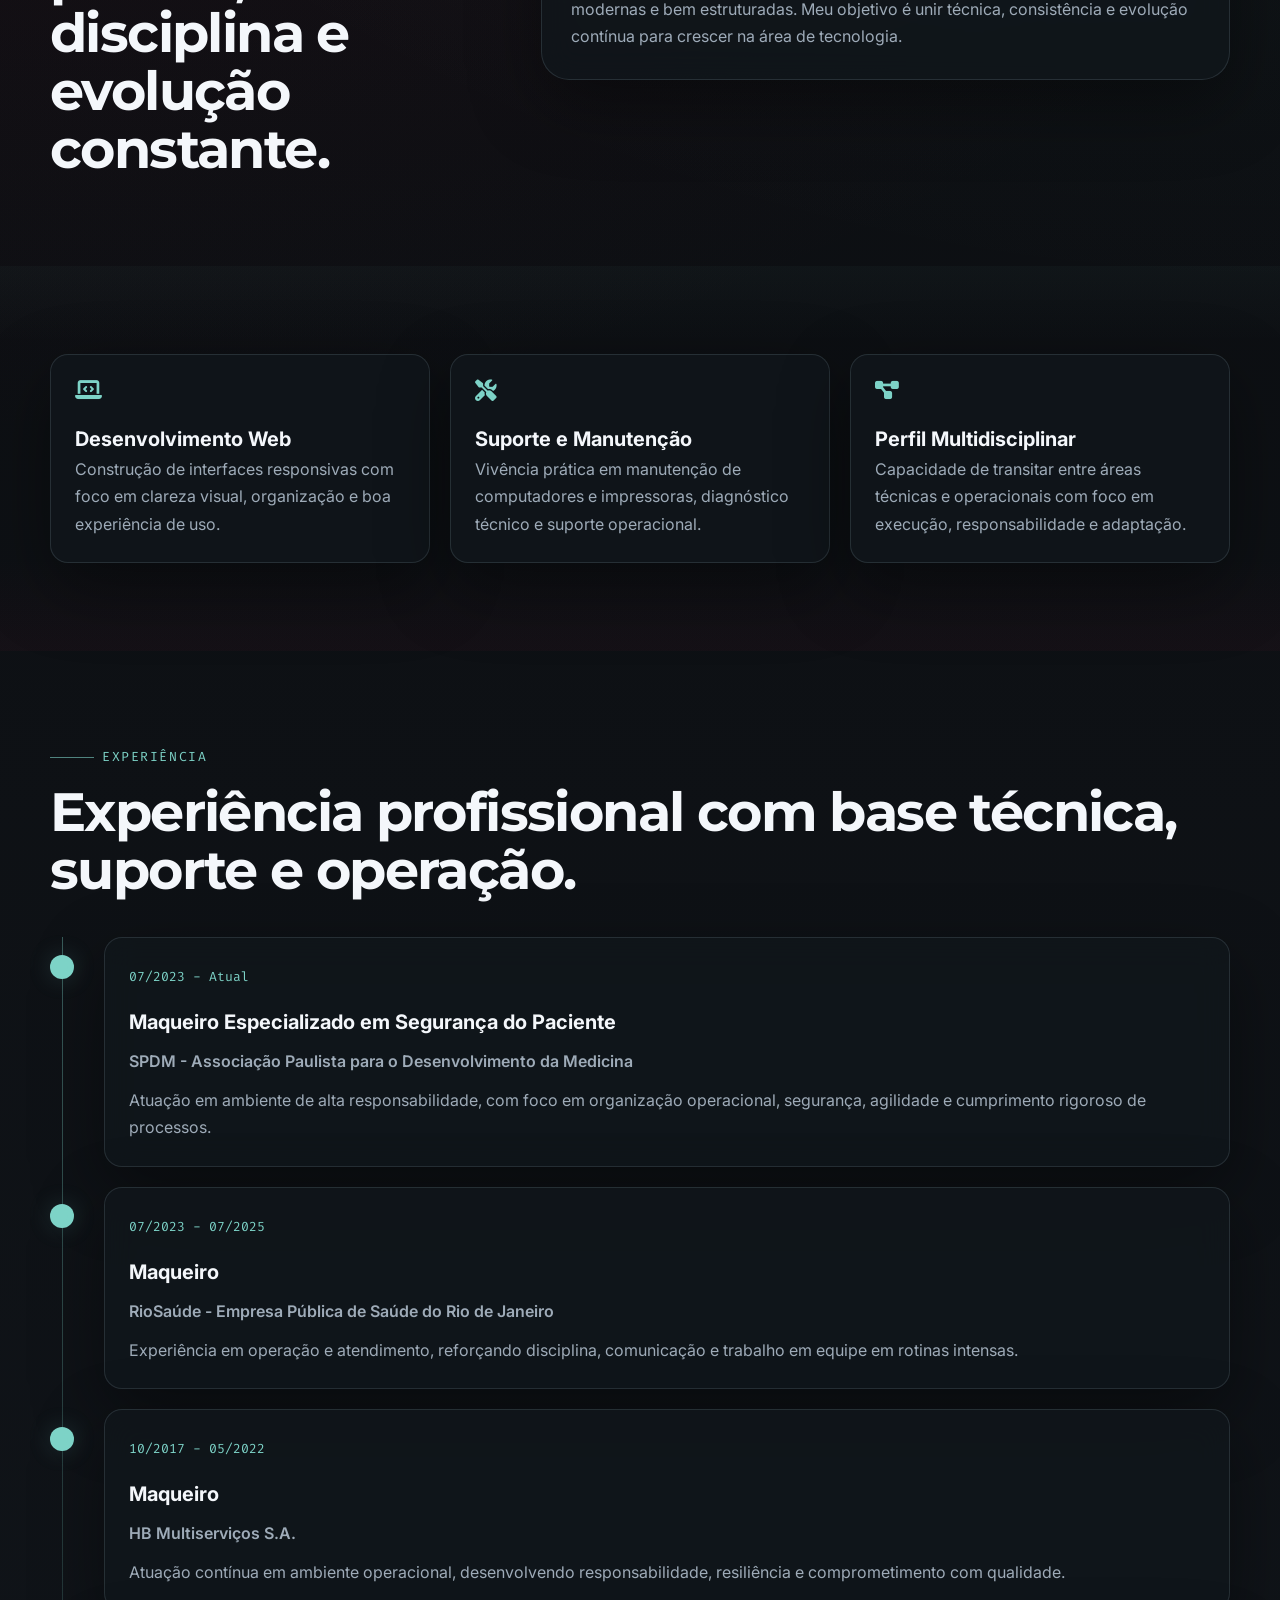
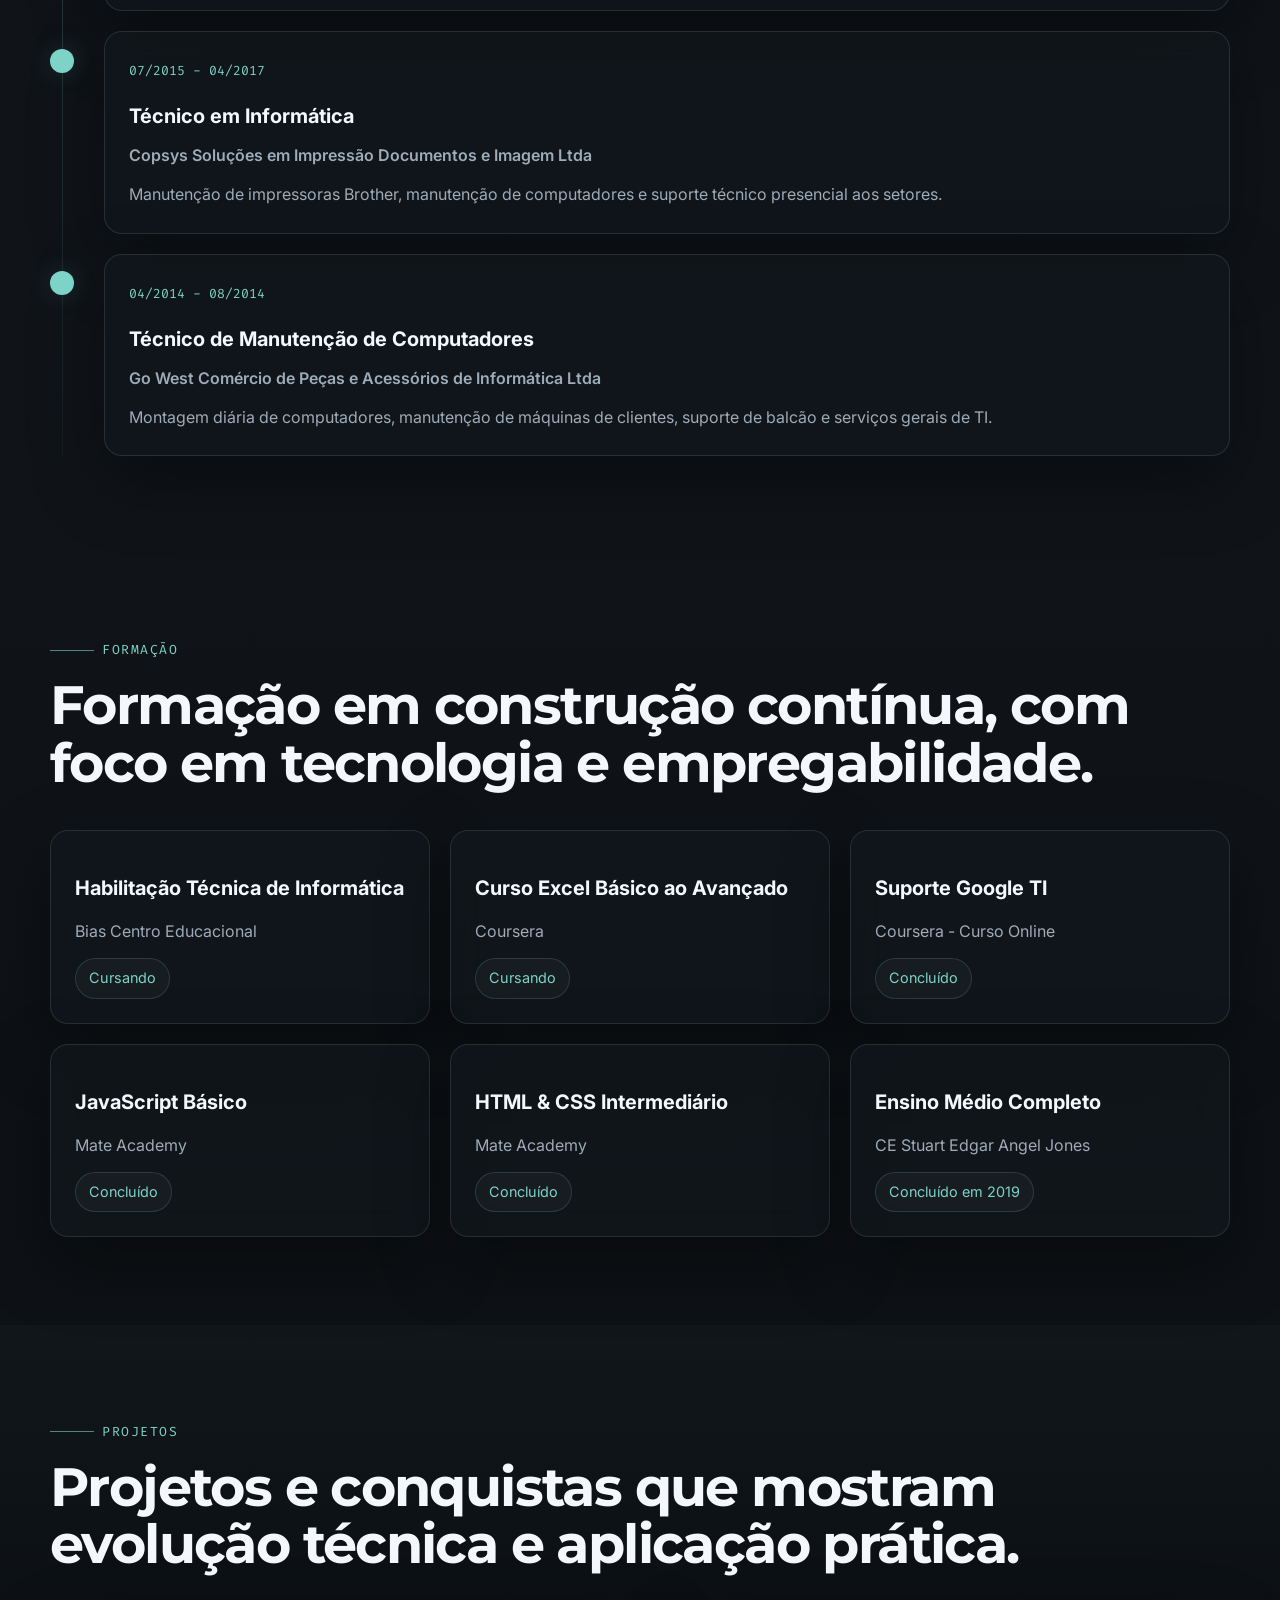
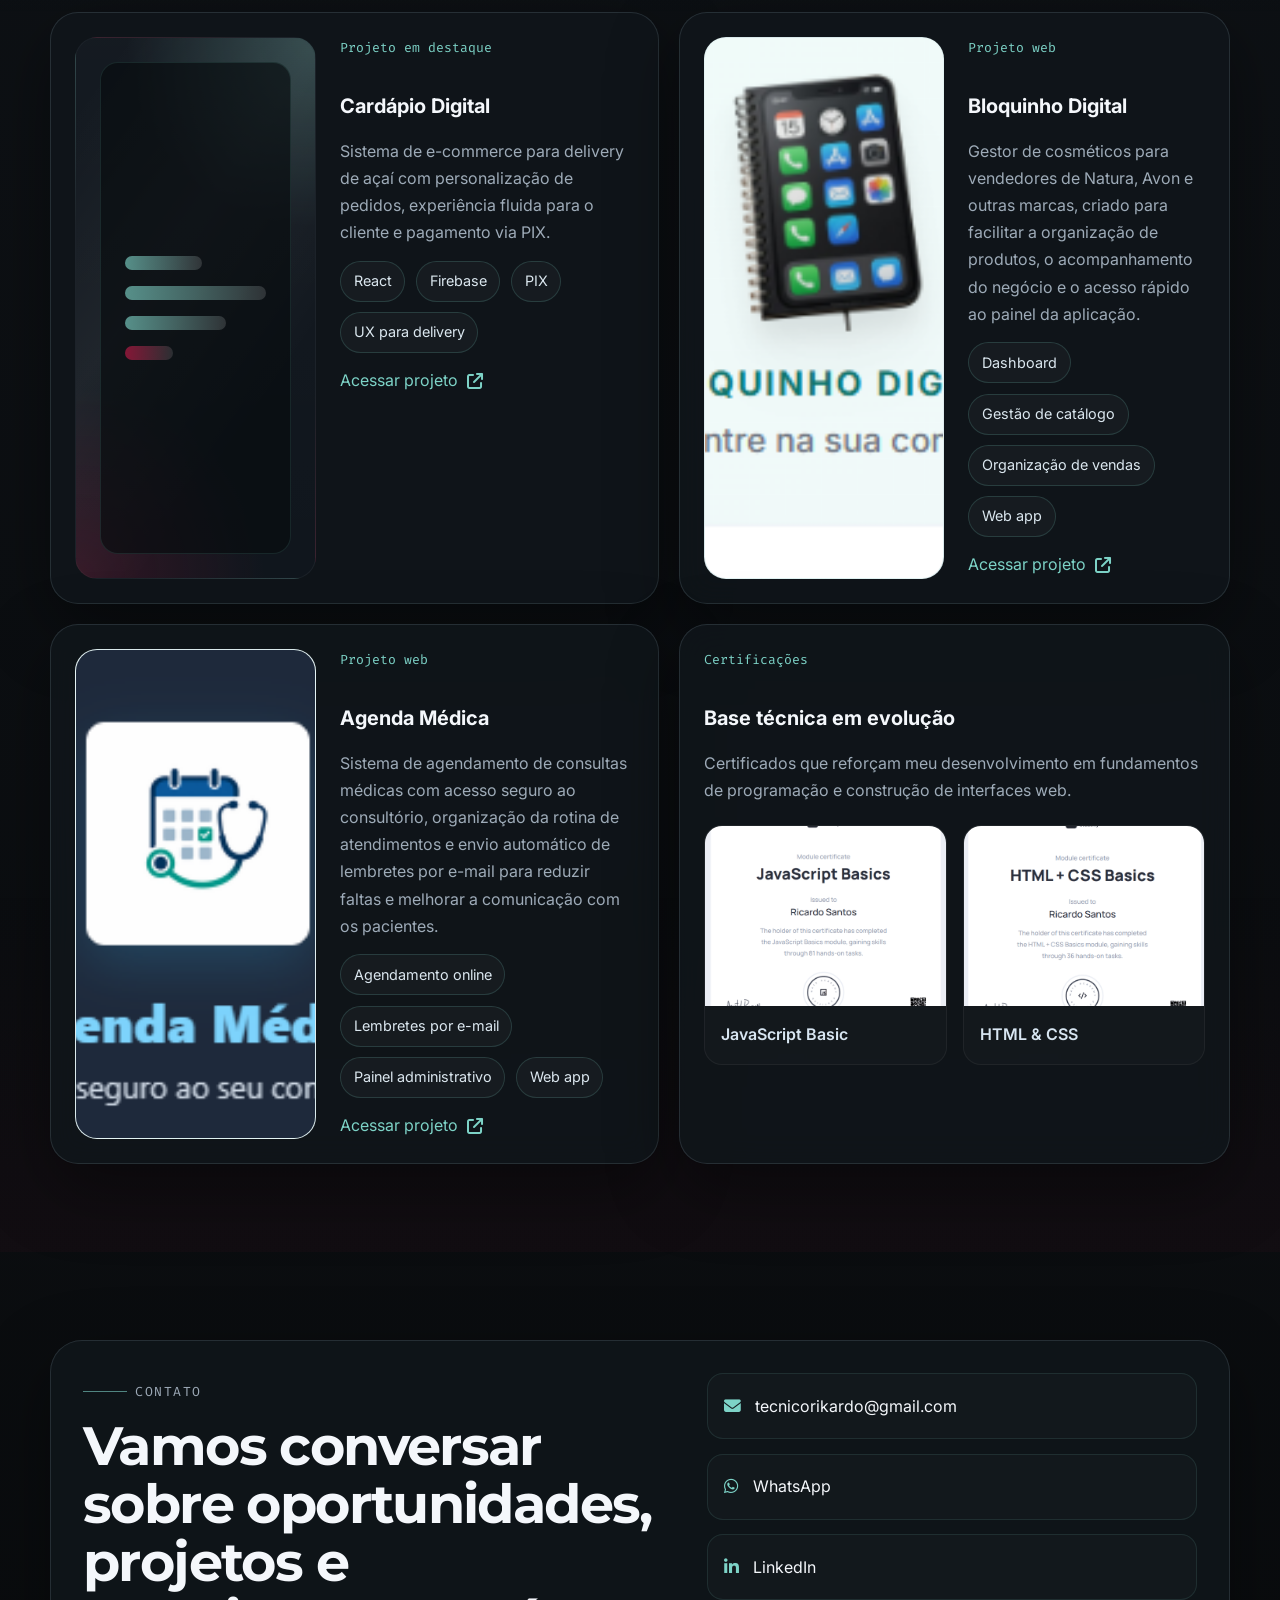
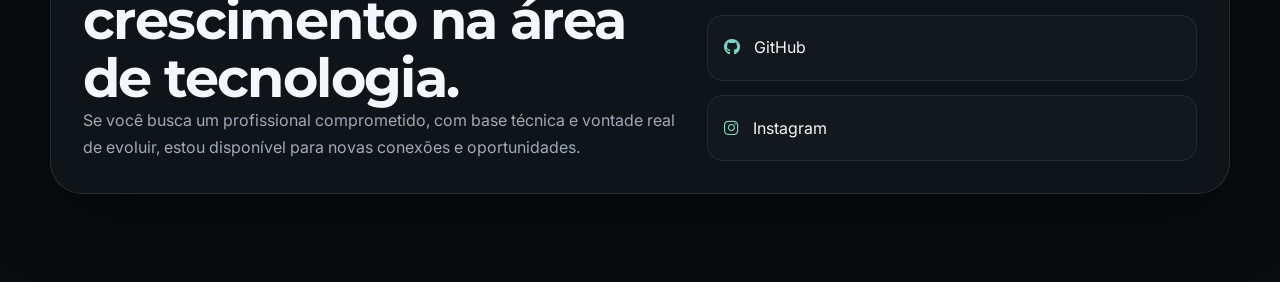
==== commit 2238026f: "Corrige codificacao dos textos dos projetos" ====
--- a/index.html
+++ b/index.html
@@ -319,14 +319,14 @@
                 <span class="project-tag">Projeto web</span>
                 <h3>Bloquinho Digital</h3>
                 <p>
-                  Gestor de cosmÃ©ticos para vendedores de Natura, Avon e outras marcas,
-                  criado para facilitar a organizaÃ§Ã£o de produtos, o acompanhamento do negÃ³cio
-                  e o acesso rÃ¡pido ao painel da aplicaÃ§Ã£o.
+                  Gestor de cosméticos para vendedores de Natura, Avon e outras marcas,
+                  criado para facilitar a organização de produtos, o acompanhamento do negócio
+                  e o acesso rápido ao painel da aplicação.
                 </p>
                 <ul class="tech-list">
                   <li>Dashboard</li>
-                  <li>GestÃ£o de catÃ¡logo</li>
-                  <li>OrganizaÃ§Ã£o de vendas</li>
+                  <li>Gestão de catálogo</li>
+                  <li>Organização de vendas</li>
                   <li>Web app</li>
                 </ul>
                 <a href="https://bloquinhodigital.web.app/dashboard" target="_blank" rel="noreferrer" class="text-link">
@@ -341,11 +341,11 @@
               </div>
               <div class="project-content">
                 <span class="project-tag">Projeto web</span>
-                <h3>Agenda MÃ©dica</h3>
-                <p>
-                  Sistema de agendamento de consultas mÃ©dicas com acesso seguro ao consultÃ³rio,
-                  organizaÃ§Ã£o da rotina de atendimentos e envio automÃ¡tico de lembretes por e-mail
-                  para reduzir faltas e melhorar a comunicaÃ§Ã£o com os pacientes.
+                <h3>Agenda Médica</h3>
+                <p>
+                  Sistema de agendamento de consultas médicas com acesso seguro ao consultório,
+                  organização da rotina de atendimentos e envio automático de lembretes por e-mail
+                  para reduzir faltas e melhorar a comunicação com os pacientes.
                 </p>
                 <ul class="tech-list">
                   <li>Agendamento online</li>
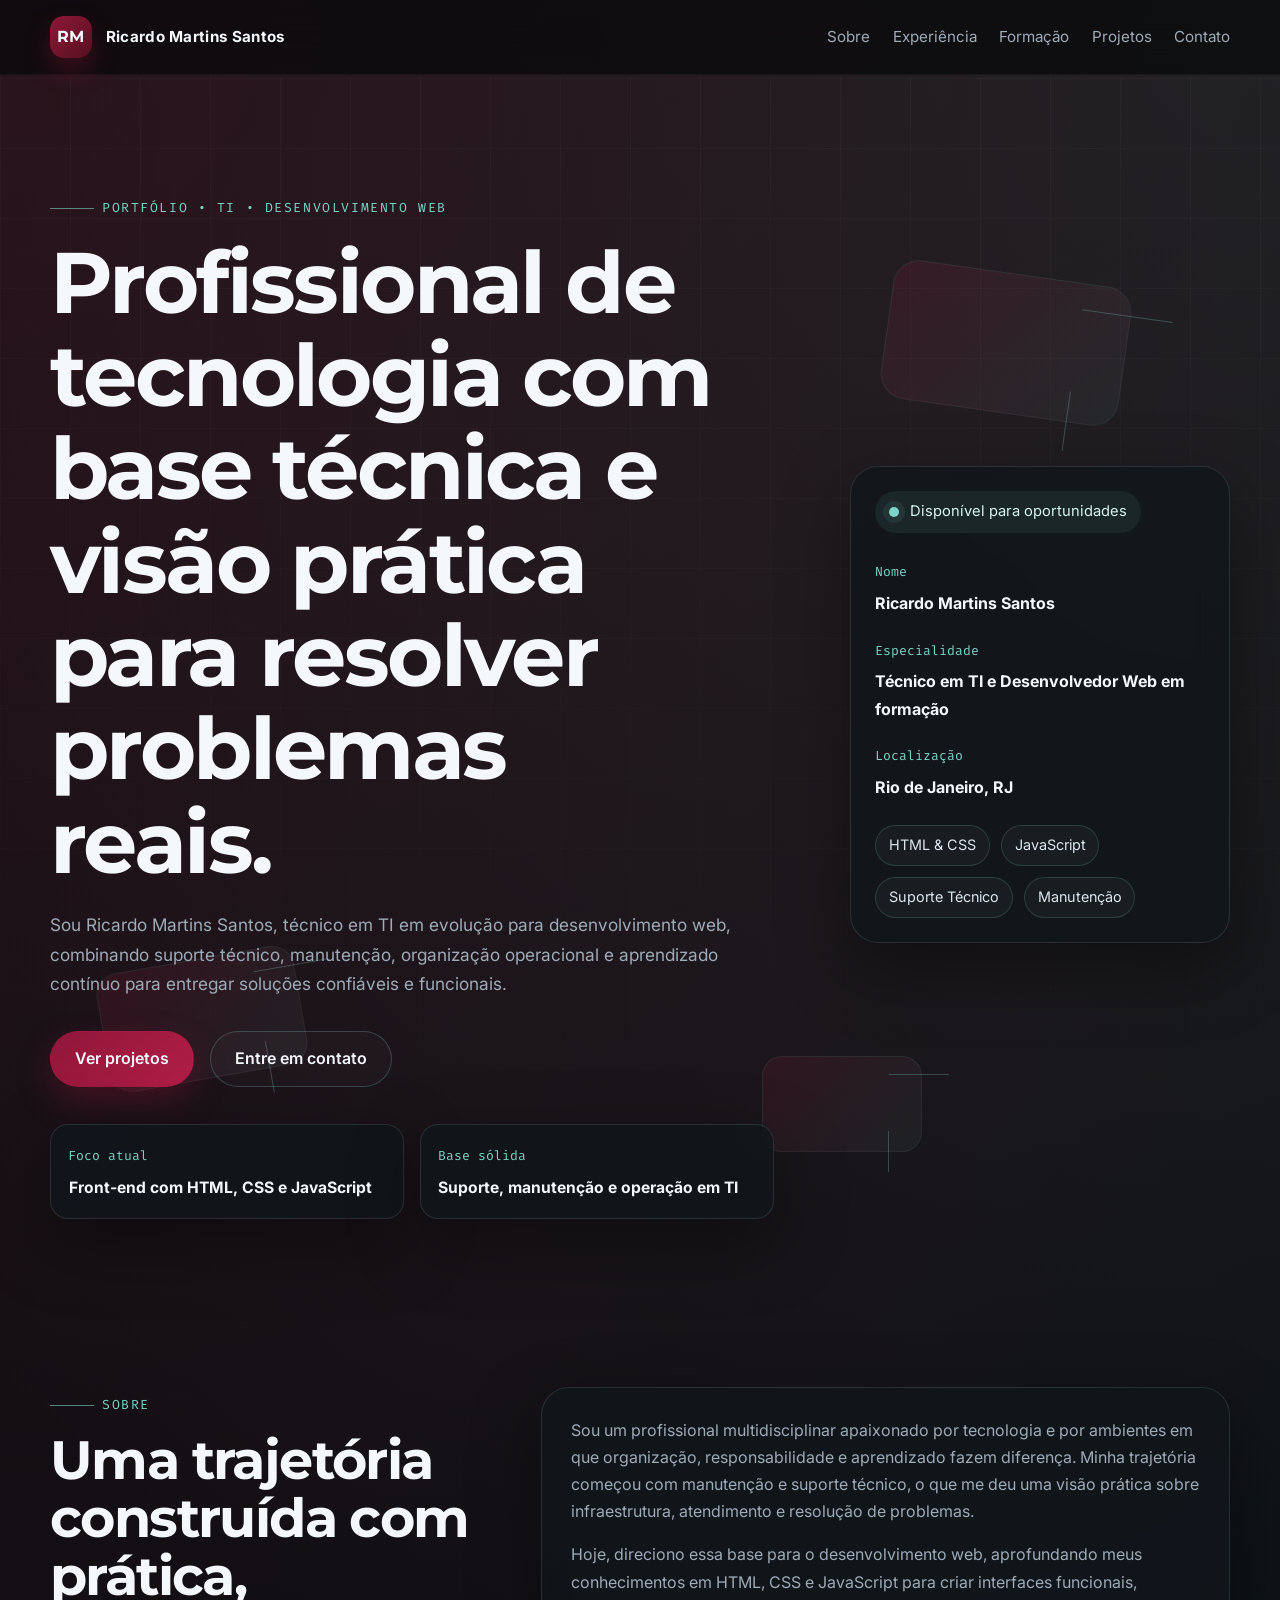
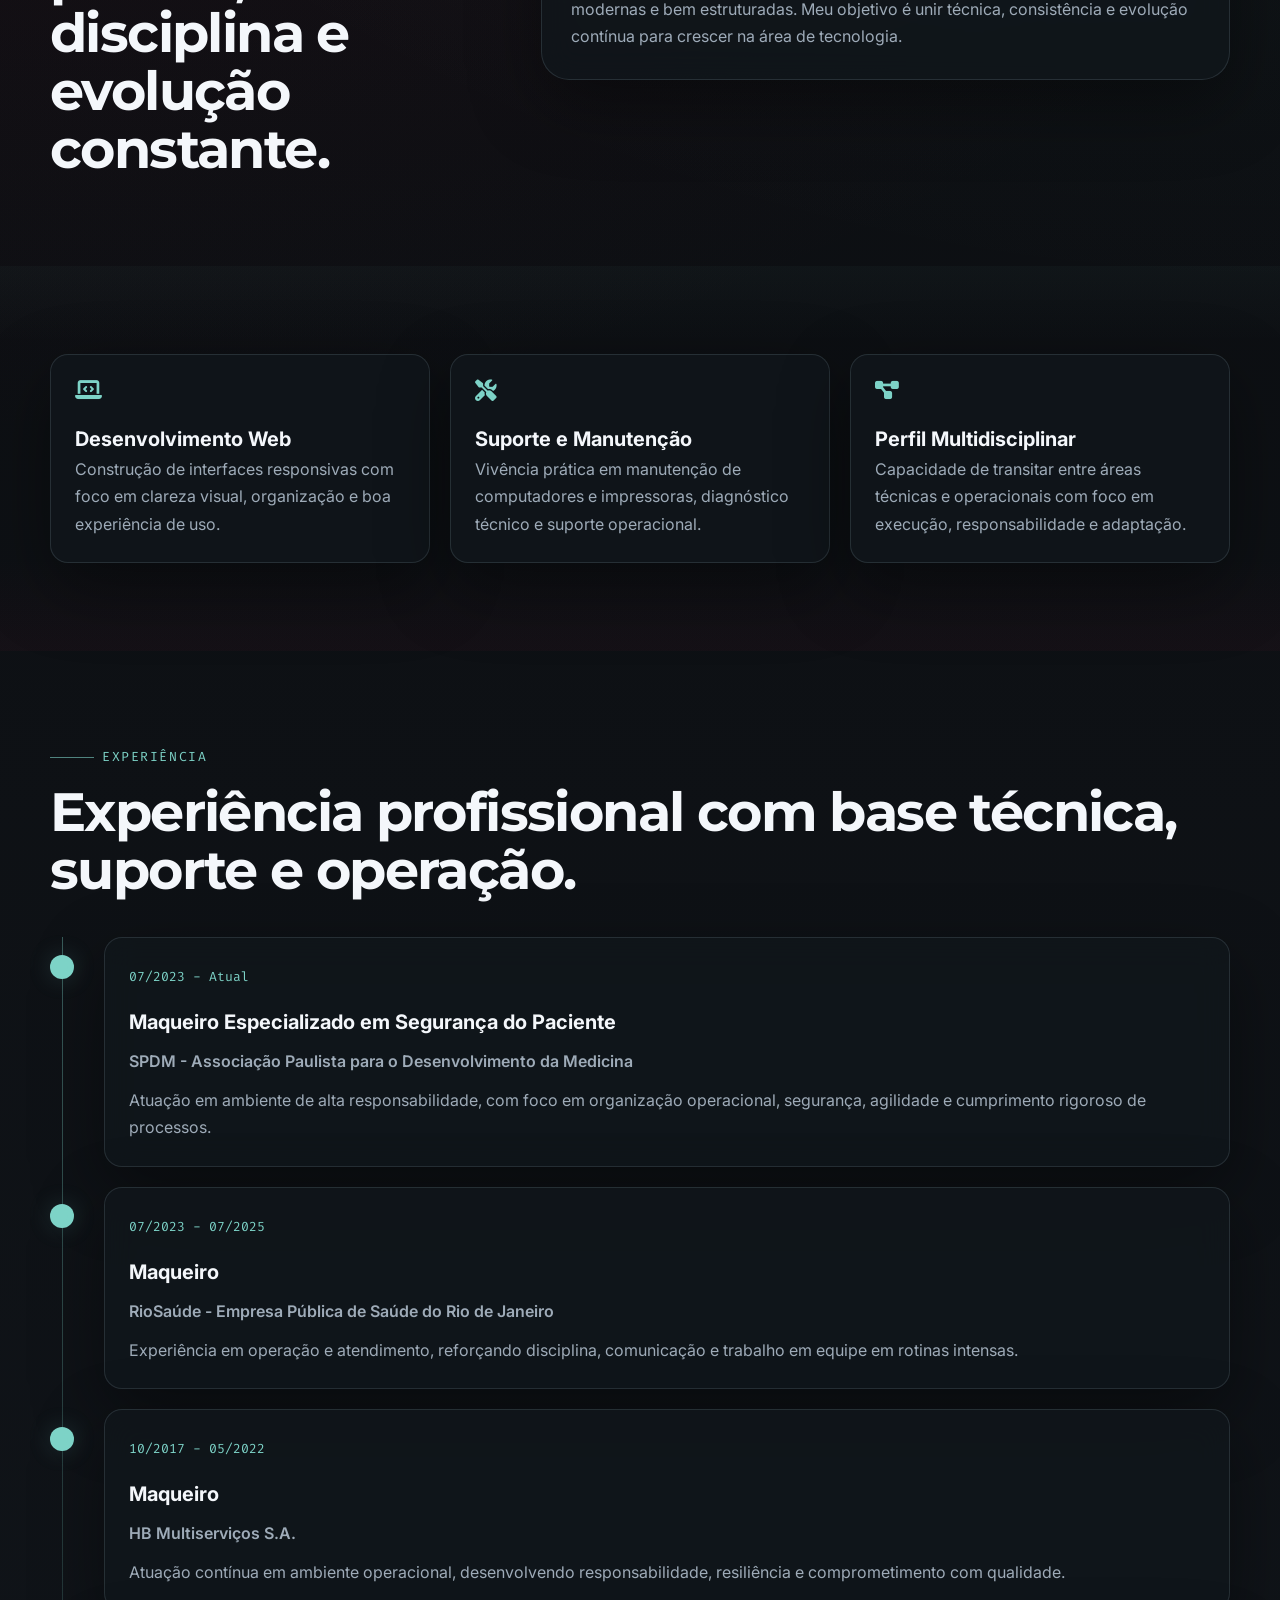
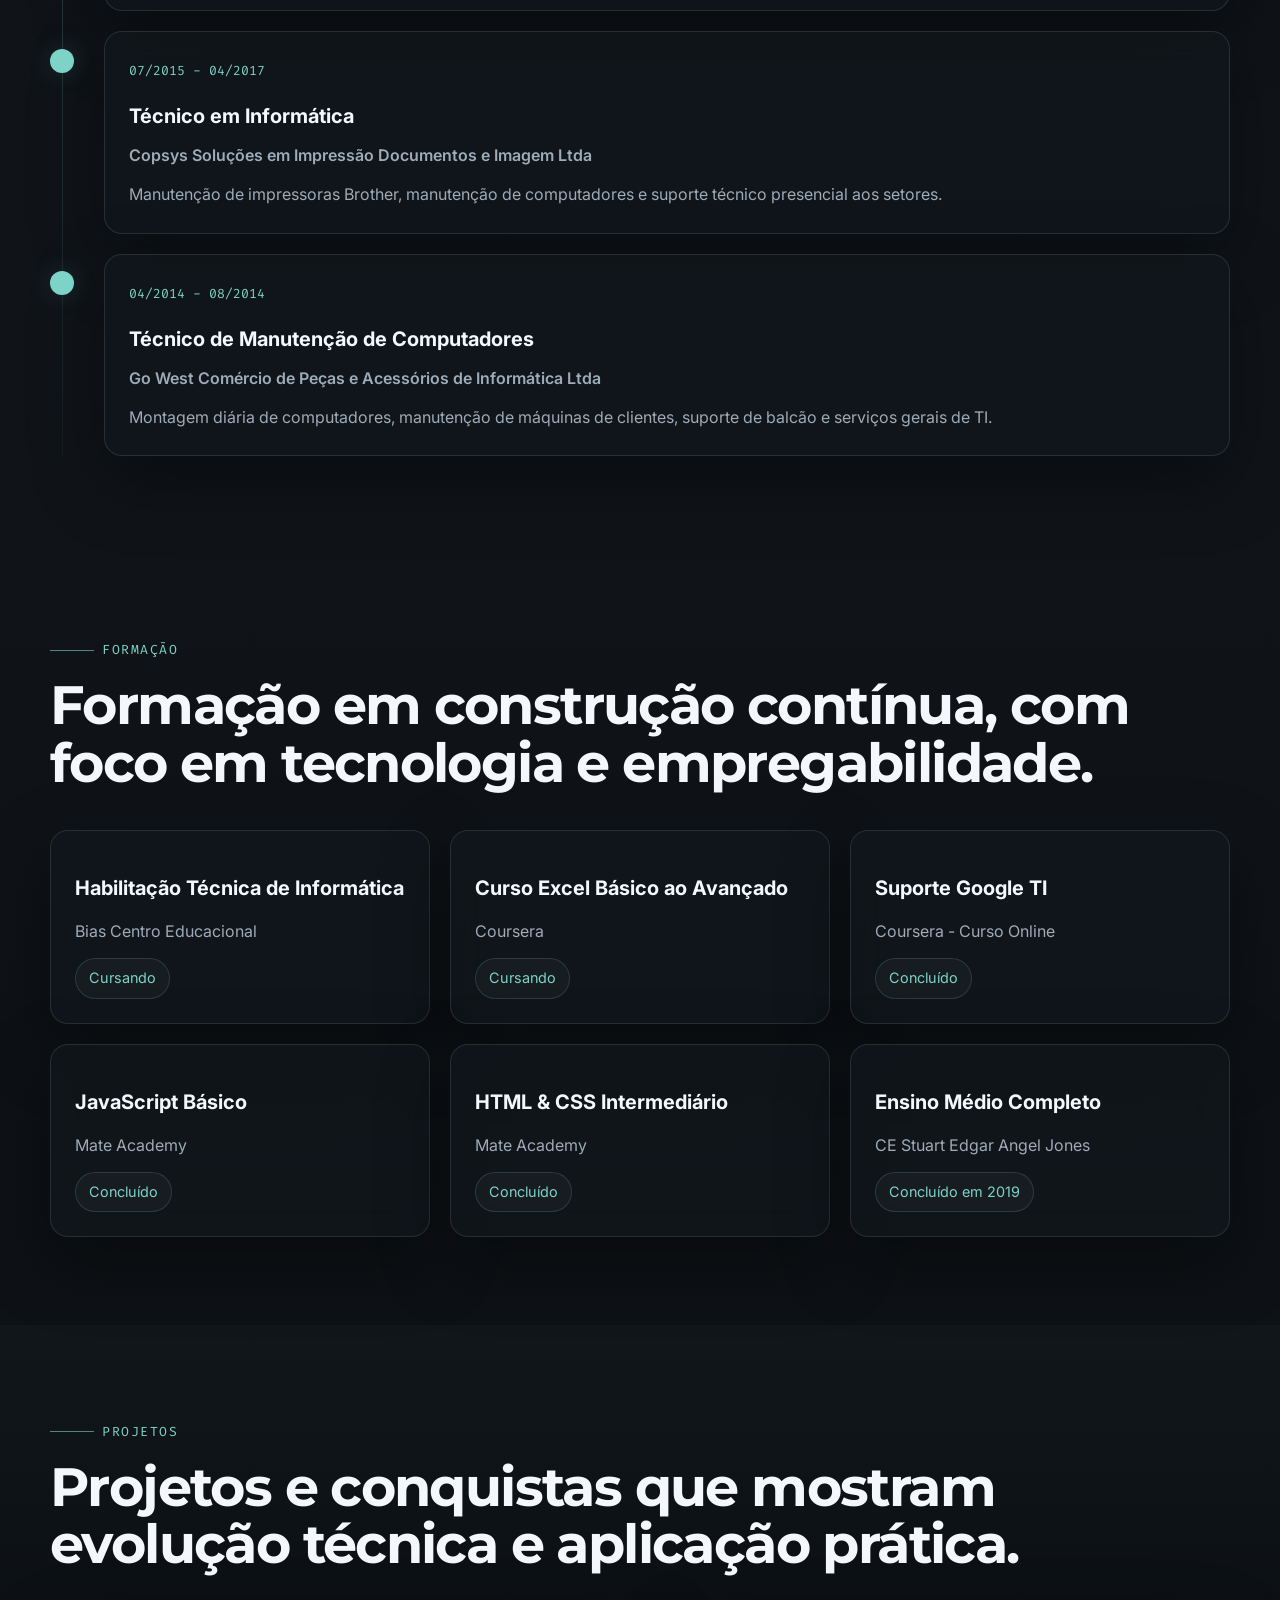
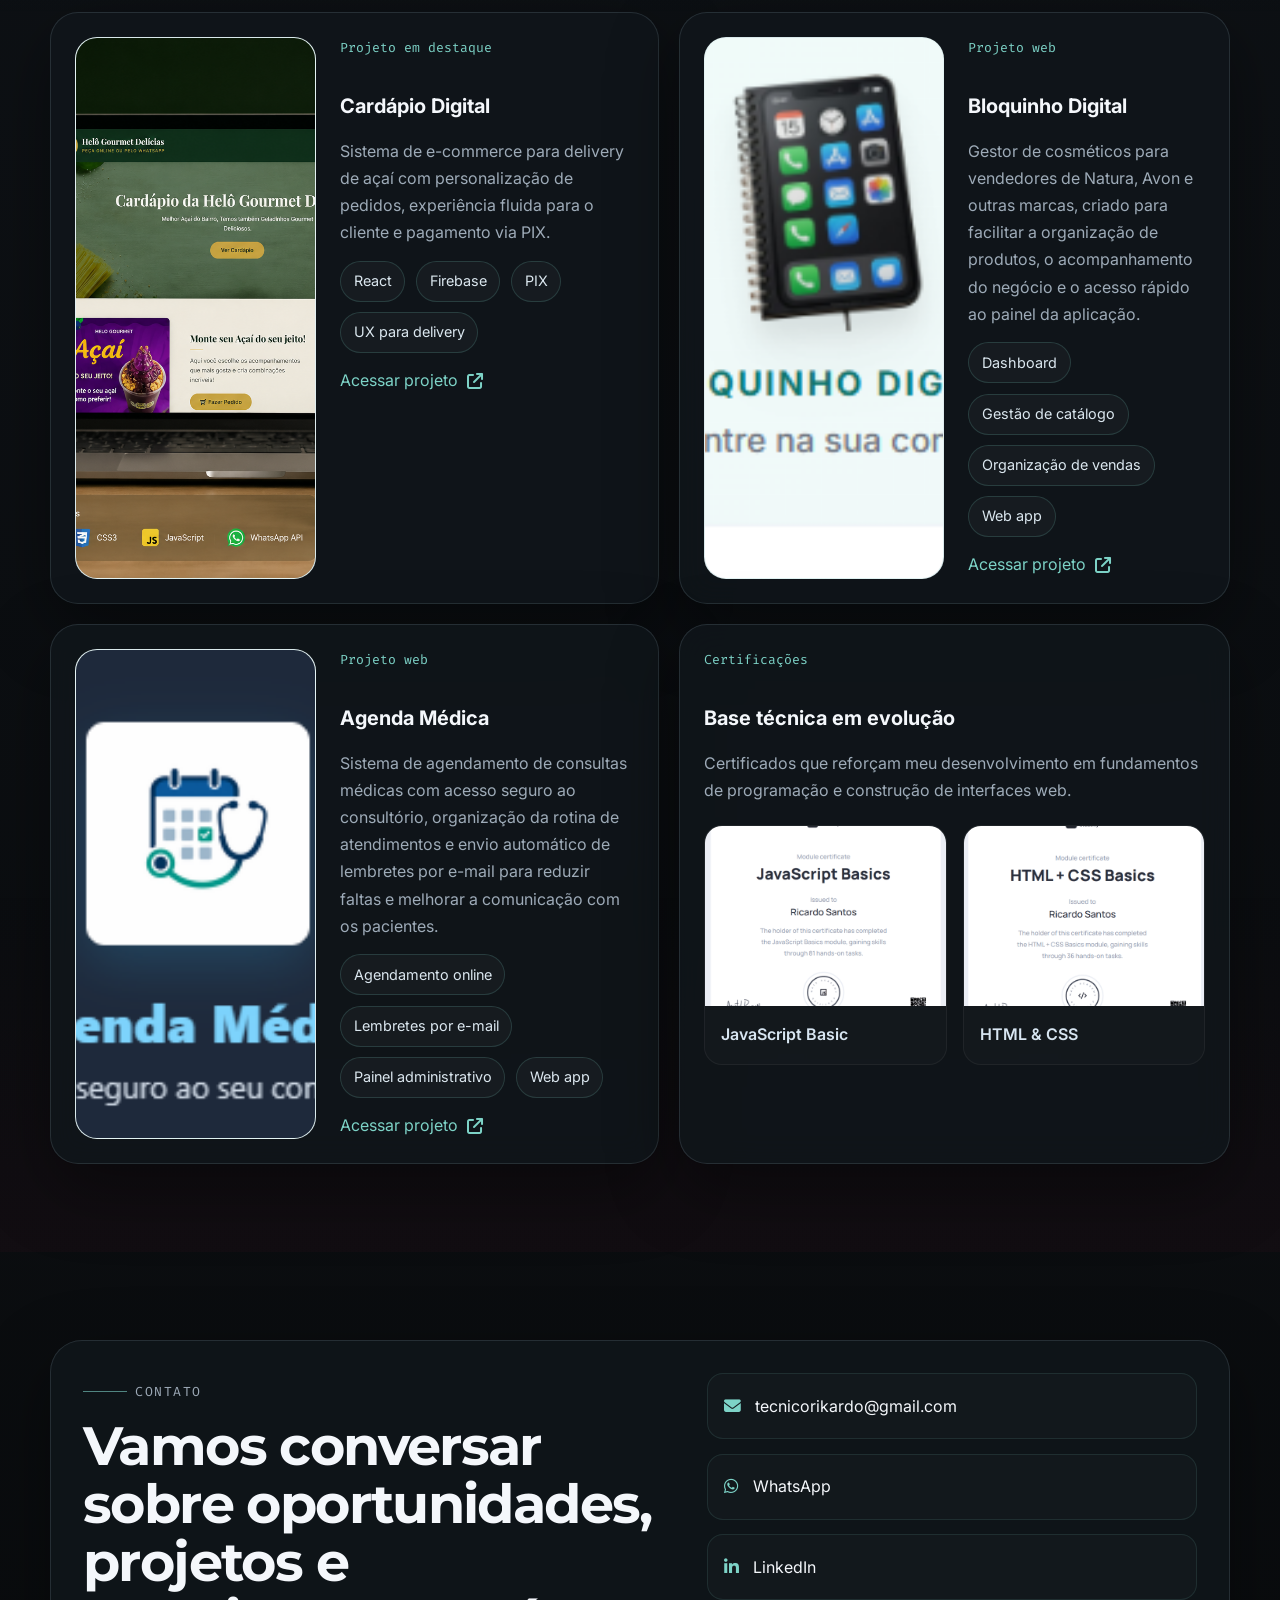
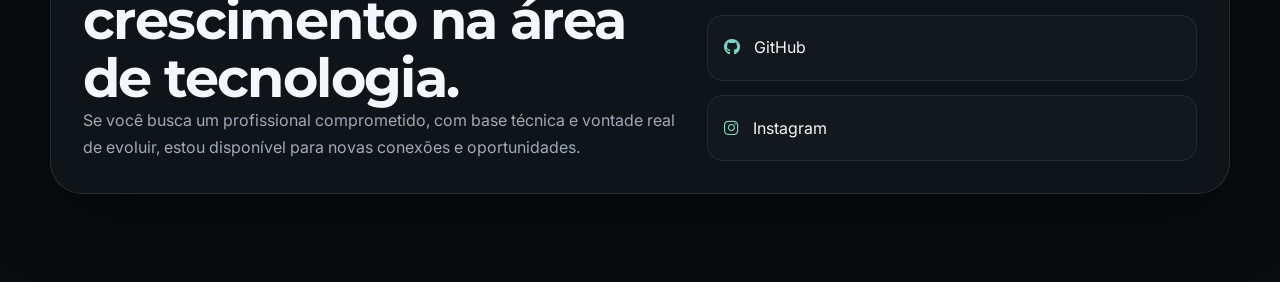
==== commit 410449d7: "Atualiza imagem do projeto Cardapio Digital" ====
--- a/index.html
+++ b/index.html
@@ -283,14 +283,8 @@
 
           <div class="project-grid">
             <article class="project-card reveal">
-              <div class="project-visual">
-                <div class="project-glow"></div>
-                <div class="project-frame">
-                  <span class="code-line short"></span>
-                  <span class="code-line"></span>
-                  <span class="code-line medium"></span>
-                  <span class="code-line small accent"></span>
-                </div>
+              <div class="project-visual project-visual-image">
+                <img src="img/cardapio-digital.png" alt="Apresentação do projeto Cardápio Digital em desktop, tablet e celular">
               </div>
               <div class="project-content">
                 <span class="project-tag">Projeto em destaque</span>
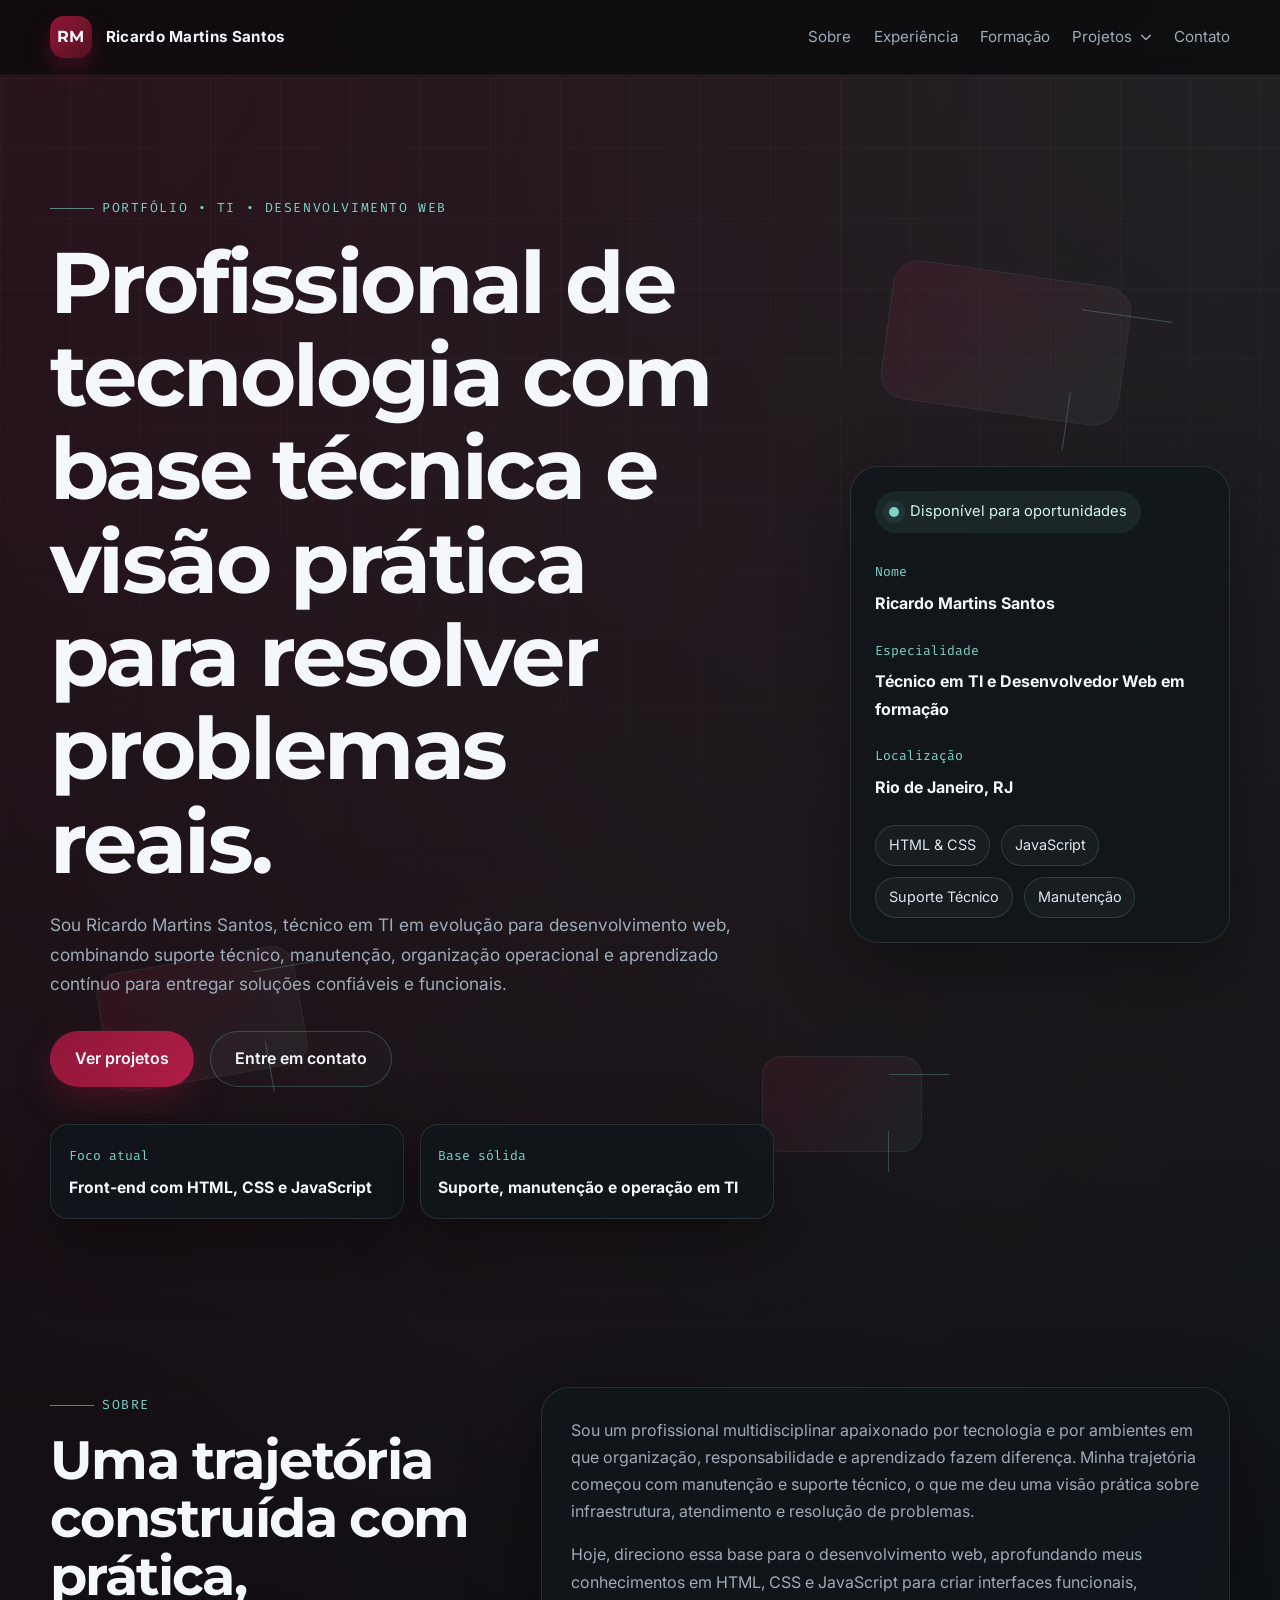
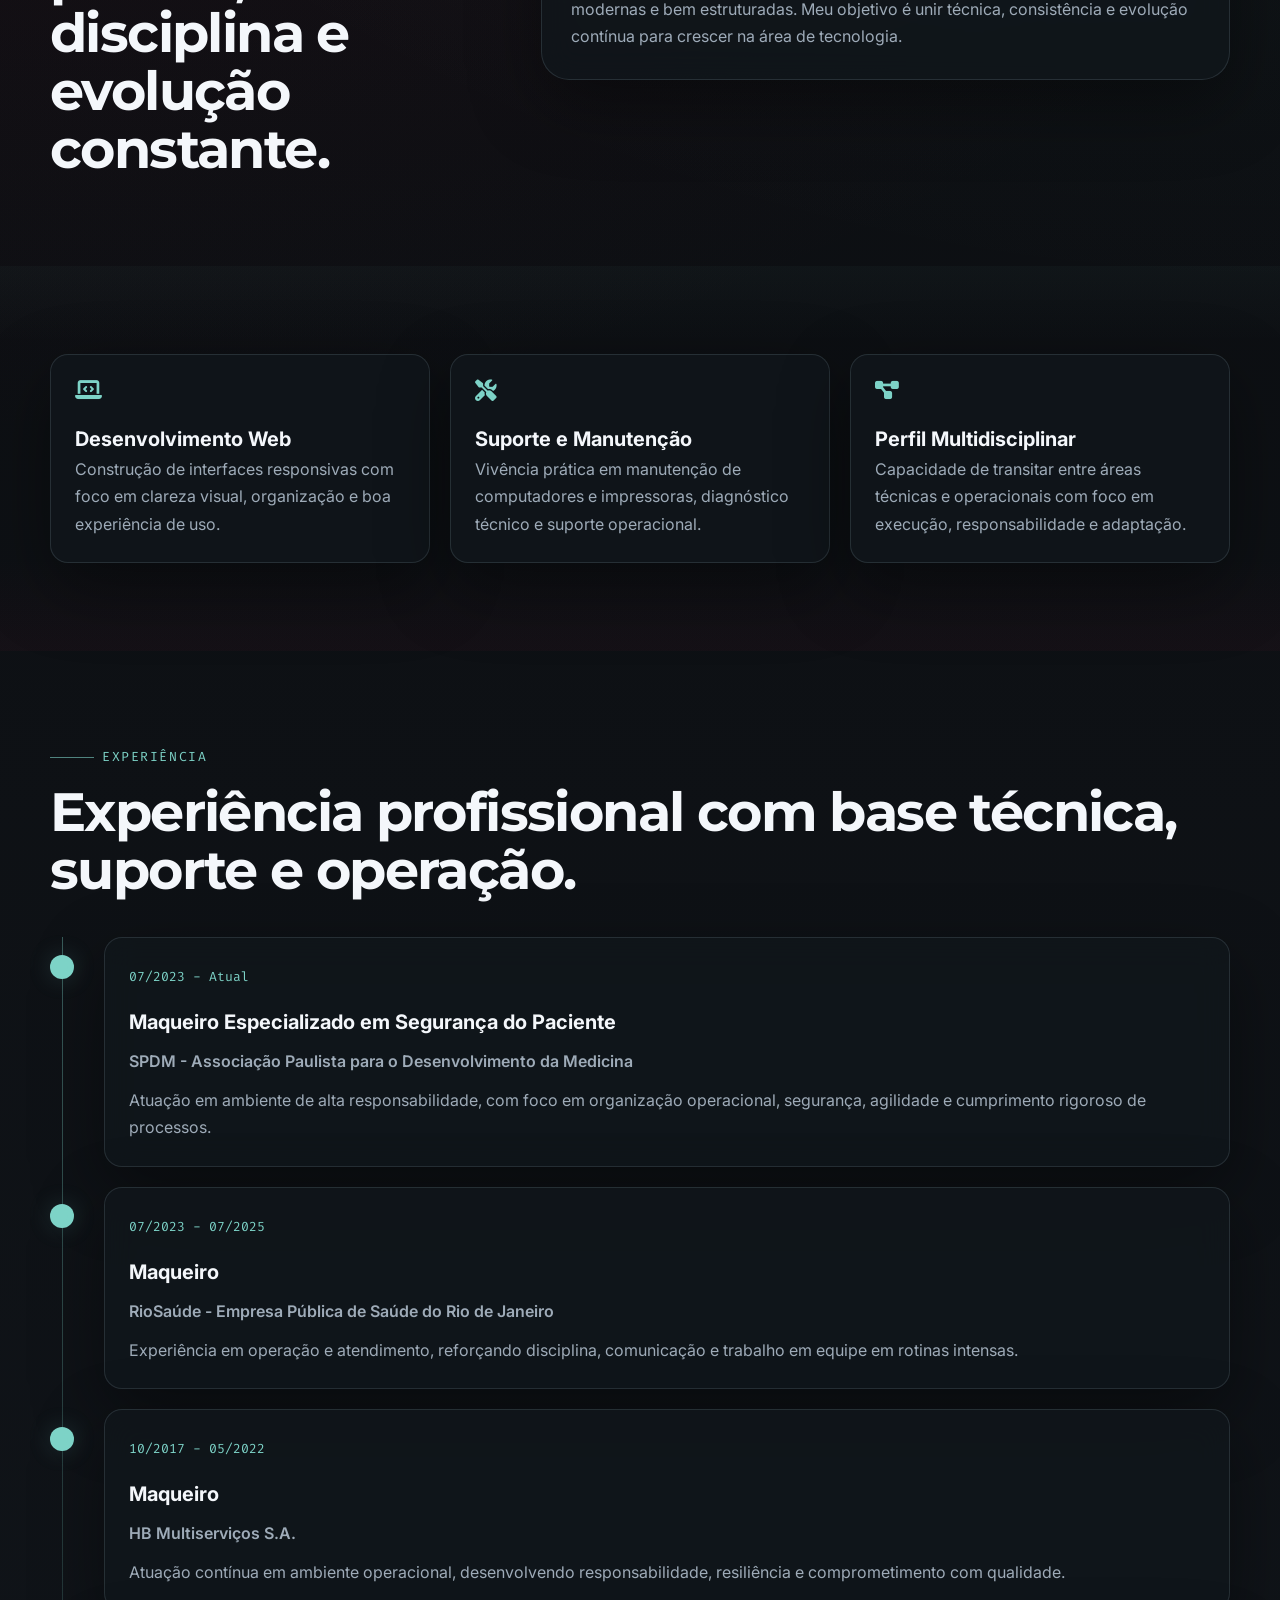
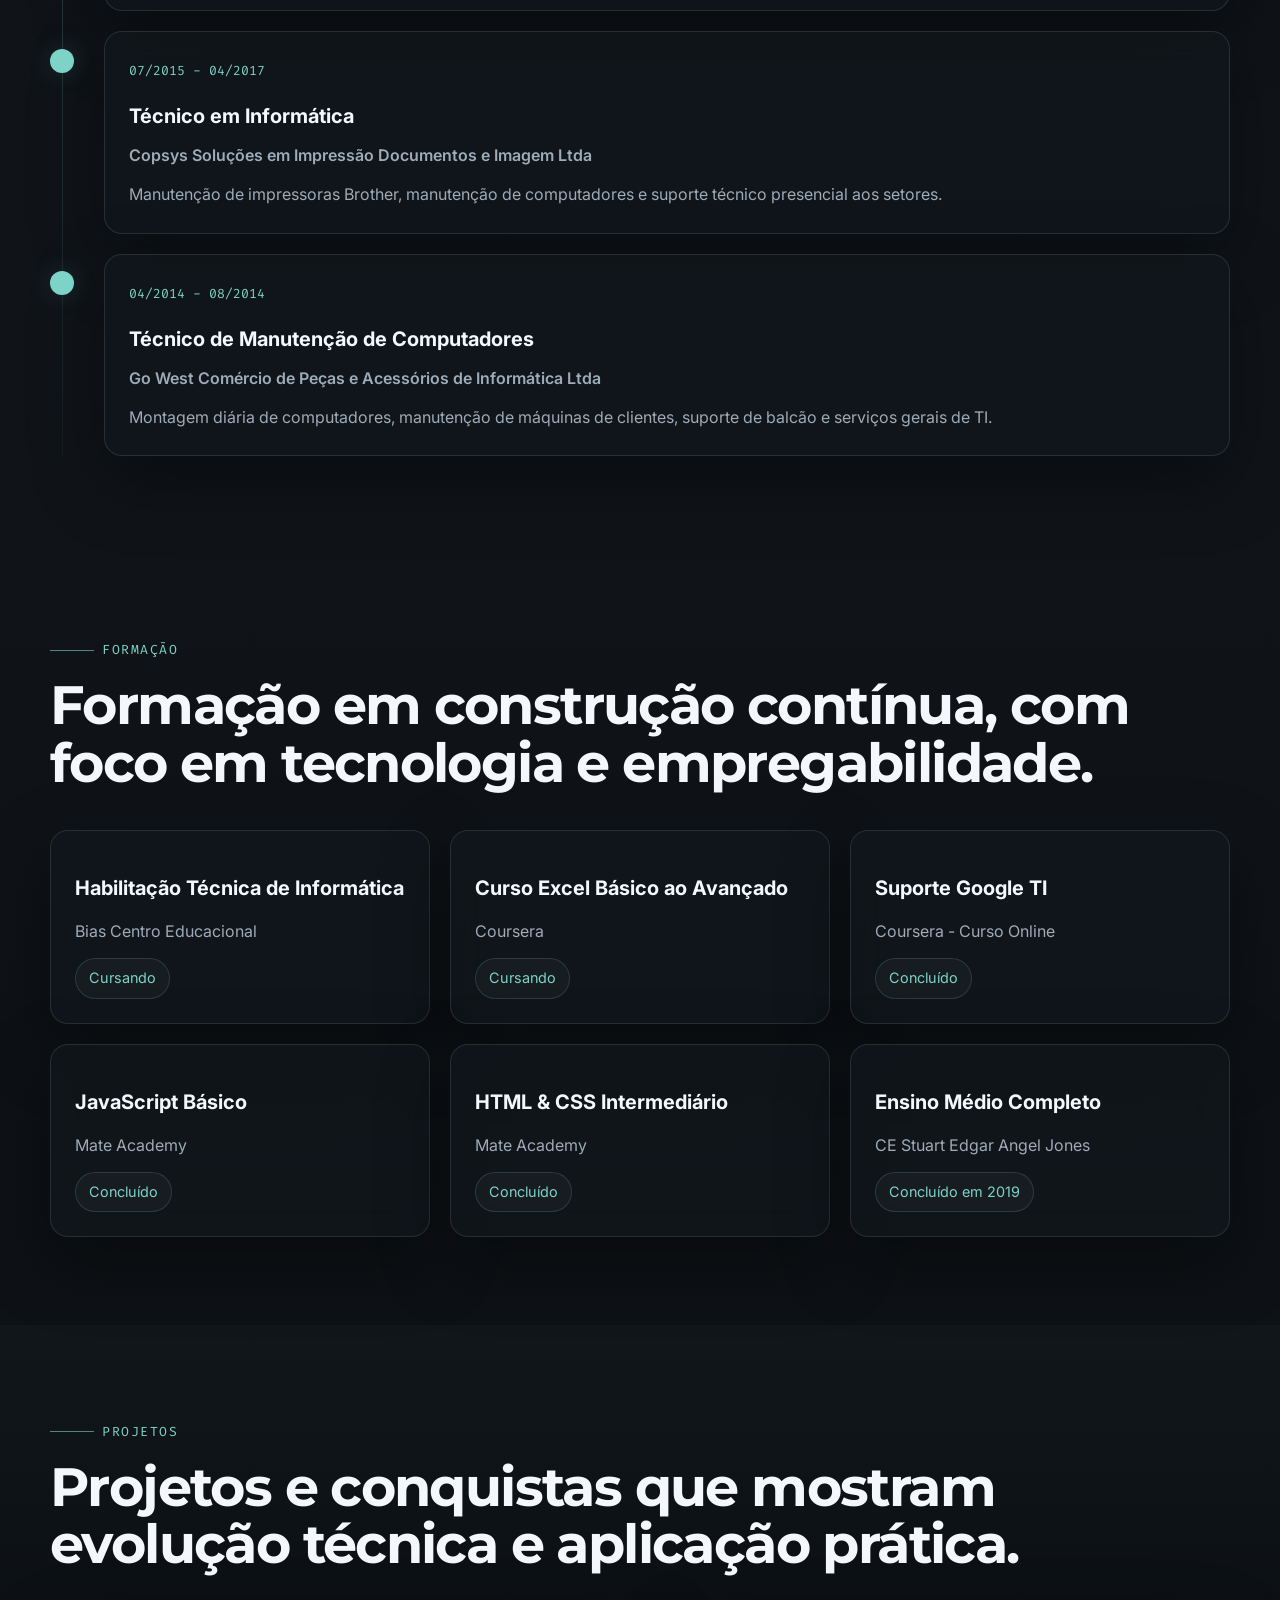
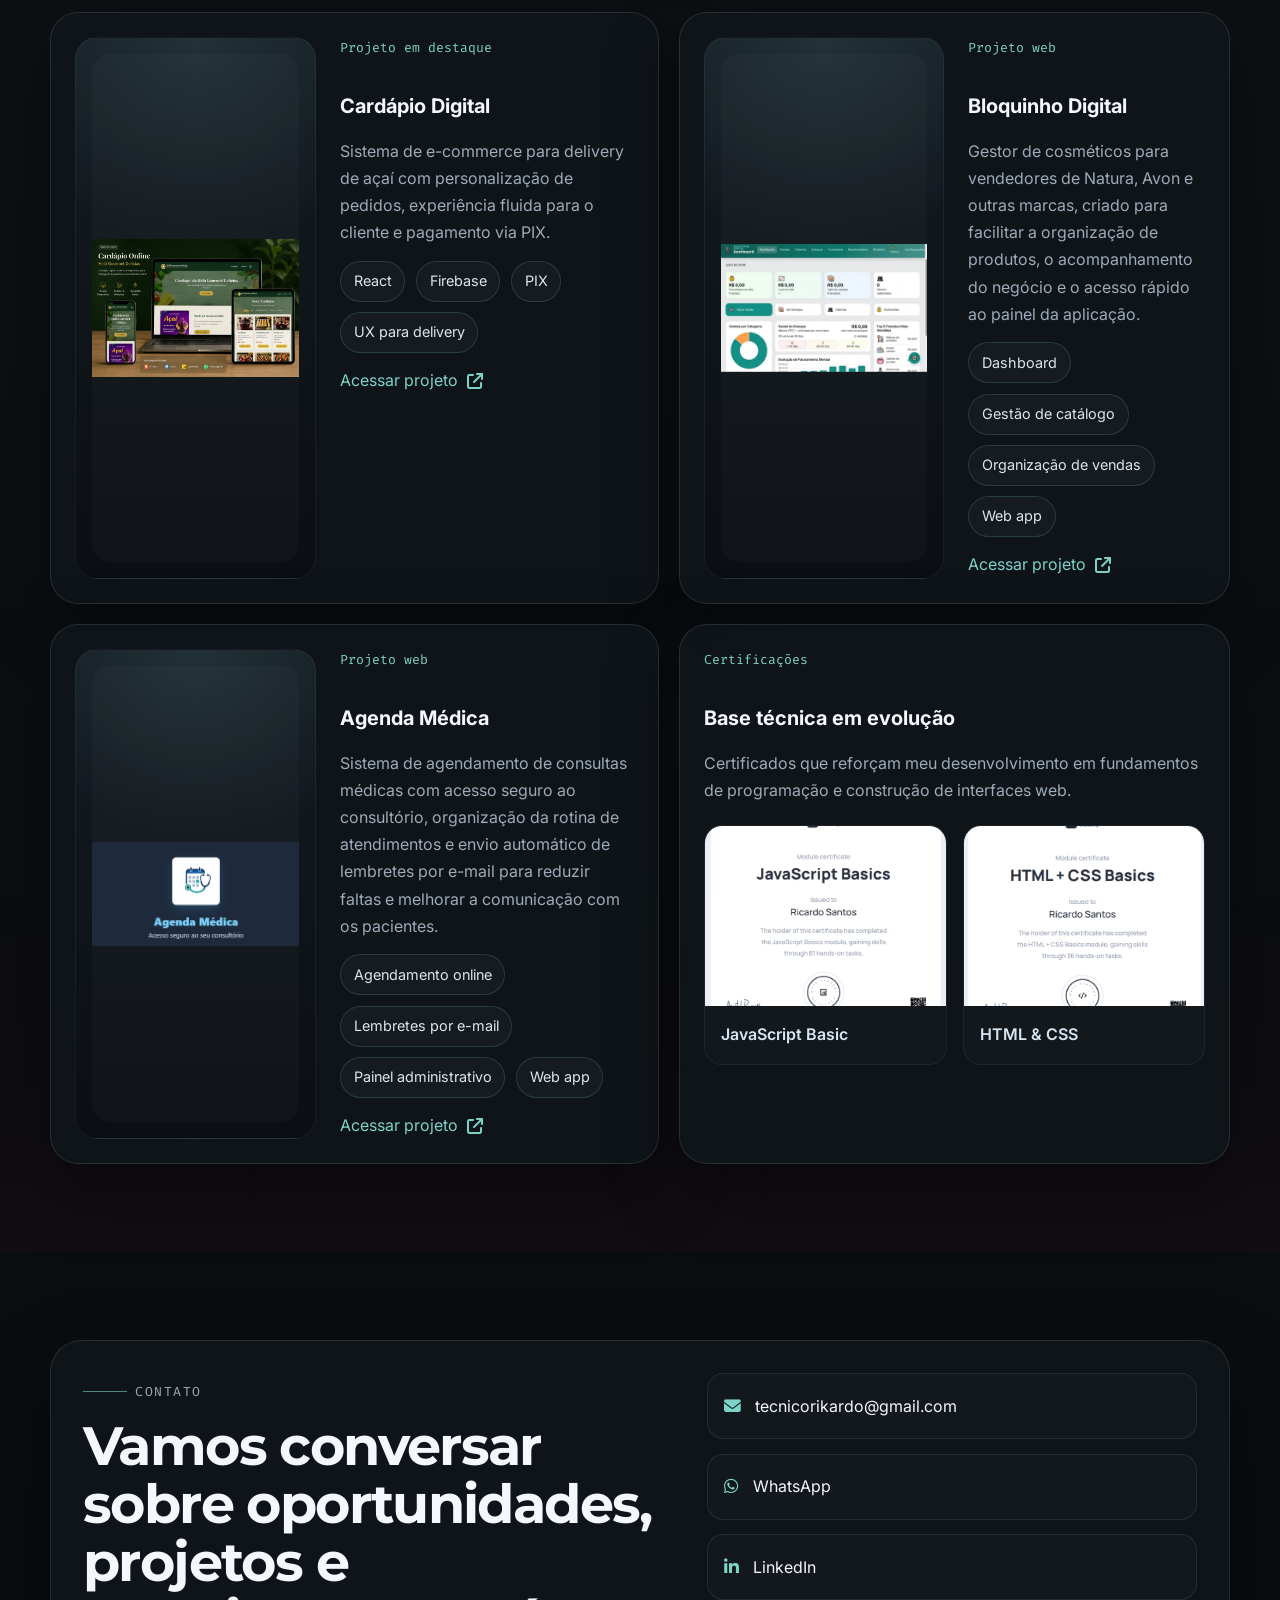
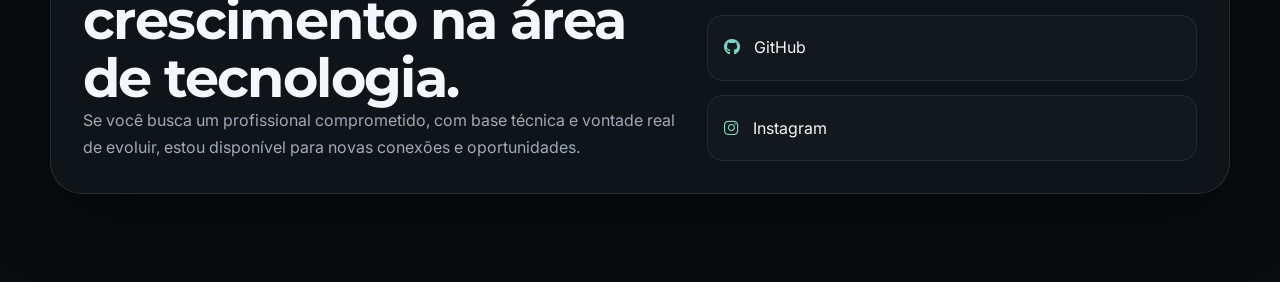
==== commit 73bf457b: "Melhora navegacao e ajuste visual dos projetos" ====
--- a/index.html
+++ b/index.html
@@ -33,7 +33,17 @@
           <a href="#sobre">Sobre</a>
           <a href="#experiencia">Experiência</a>
           <a href="#formacao">Formação</a>
-          <a href="#projetos">Projetos</a>
+          <div class="nav-item nav-item-projects">
+            <a href="#projetos" class="nav-link-with-submenu" aria-haspopup="true">
+              Projetos
+              <i class="fa-solid fa-chevron-down" aria-hidden="true"></i>
+            </a>
+            <div class="nav-submenu" aria-label="Links dos projetos">
+              <a href="#projeto-cardapio">Cardápio Digital</a>
+              <a href="#projeto-bloquinho">Bloquinho Digital</a>
+              <a href="#projeto-agenda">Agenda Médica</a>
+            </div>
+          </div>
           <a href="#contato">Contato</a>
         </nav>
       </div>
@@ -282,7 +292,7 @@
           </div>
 
           <div class="project-grid">
-            <article class="project-card reveal">
+            <article id="projeto-cardapio" class="project-card reveal">
               <div class="project-visual project-visual-image">
                 <img src="img/cardapio-digital.png" alt="Apresentação do projeto Cardápio Digital em desktop, tablet e celular">
               </div>
@@ -305,9 +315,9 @@
               </div>
             </article>
 
-            <article class="project-card reveal">
+            <article id="projeto-bloquinho" class="project-card reveal">
               <div class="project-visual project-visual-image">
-                <img src="img/bloquinho-digital.png" alt="Tela de login do sistema Bloquinho Digital">
+                <img src="img/bloquinho-digital.png" alt="Dashboard do sistema Bloquinho Digital">
               </div>
               <div class="project-content">
                 <span class="project-tag">Projeto web</span>
@@ -329,7 +339,7 @@
               </div>
             </article>
 
-            <article class="project-card reveal">
+            <article id="projeto-agenda" class="project-card reveal">
               <div class="project-visual project-visual-image">
                 <img src="img/agenda-medica.png" alt="Tela de login do sistema Agenda Médica">
               </div>
--- a/styles.css
+++ b/styles.css
@@ -112,16 +112,80 @@
   gap: 1.4rem;
 }
 
-.site-nav a {
+.site-nav > a,
+.site-nav > .nav-item > a {
   color: var(--muted);
   font-size: 0.95rem;
   transition: color 0.25s ease, transform 0.25s ease;
 }
 
-.site-nav a:hover,
-.site-nav a.is-active {
+.site-nav > a:hover,
+.site-nav > .nav-item > a:hover,
+.site-nav > a.is-active,
+.site-nav > .nav-item > a.is-active {
   color: var(--text);
   transform: translateY(-1px);
+}
+
+.nav-item {
+  position: relative;
+}
+
+.nav-link-with-submenu {
+  display: inline-flex;
+  align-items: center;
+  gap: 0.45rem;
+}
+
+.nav-link-with-submenu i {
+  font-size: 0.72rem;
+  transition: transform 0.25s ease;
+}
+
+.nav-item-projects:hover .nav-link-with-submenu i,
+.nav-item-projects:focus-within .nav-link-with-submenu i {
+  transform: rotate(180deg);
+}
+
+.nav-submenu {
+  position: absolute;
+  top: calc(100% + 0.8rem);
+  left: 50%;
+  min-width: 220px;
+  padding: 0.8rem;
+  display: grid;
+  gap: 0.35rem;
+  border: 1px solid var(--border);
+  border-radius: 18px;
+  background: rgba(10, 14, 18, 0.96);
+  box-shadow: var(--shadow);
+  backdrop-filter: blur(18px);
+  opacity: 0;
+  pointer-events: none;
+  transform: translate(-50%, 10px);
+  transition: opacity 0.2s ease, transform 0.2s ease;
+}
+
+.nav-submenu a {
+  display: block;
+  padding: 0.65rem 0.8rem;
+  border-radius: 12px;
+  color: var(--muted);
+  font-size: 0.92rem;
+  transition: background 0.2s ease, color 0.2s ease;
+}
+
+.nav-submenu a:hover,
+.nav-submenu a:focus-visible {
+  background: rgba(125, 211, 199, 0.08);
+  color: var(--text);
+}
+
+.nav-item-projects:hover .nav-submenu,
+.nav-item-projects:focus-within .nav-submenu {
+  opacity: 1;
+  pointer-events: auto;
+  transform: translate(-50%, 0);
 }
 
 .hero-section {
@@ -553,7 +617,7 @@
 
 .project-visual {
   position: relative;
-  min-height: 280px;
+  min-height: 320px;
   border-radius: 22px;
   overflow: hidden;
   background:
@@ -565,16 +629,20 @@
 
 .project-visual-image {
   display: grid;
-  place-items: center;
+  align-items: center;
+  padding: 1rem;
   background:
-    radial-gradient(circle at top, rgba(125, 211, 199, 0.16), transparent 42%),
-    linear-gradient(180deg, #edf6f7 0%, #d7e8ea 100%);
+    radial-gradient(circle at top, rgba(125, 211, 199, 0.12), transparent 38%),
+    linear-gradient(180deg, rgba(22, 29, 36, 0.95) 0%, rgba(11, 15, 19, 0.98) 100%);
 }
 
 .project-visual-image img {
   width: 100%;
   height: 100%;
-  object-fit: cover;
+  object-fit: contain;
+  object-position: center;
+  border-radius: 18px;
+  background: rgba(255, 255, 255, 0.02);
 }
 
 .project-glow {
@@ -766,6 +834,16 @@
     gap: 0.9rem;
   }
 
+  .nav-submenu {
+    left: 0;
+    transform: translate(0, 10px);
+  }
+
+  .nav-item-projects:hover .nav-submenu,
+  .nav-item-projects:focus-within .nav-submenu {
+    transform: translate(0, 0);
+  }
+
   .hero-section {
     padding-top: 2rem;
     min-height: auto;
@@ -816,6 +894,34 @@
 
   .site-nav {
     gap: 0.8rem 1rem;
+  }
+
+  .nav-item-projects {
+    width: 100%;
+  }
+
+  .nav-link-with-submenu {
+    width: 100%;
+    justify-content: space-between;
+  }
+
+  .nav-submenu {
+    position: static;
+    min-width: 0;
+    margin-top: 0.55rem;
+    padding: 0.35rem 0;
+    border: 0;
+    border-radius: 0;
+    background: transparent;
+    box-shadow: none;
+    backdrop-filter: none;
+    opacity: 1;
+    pointer-events: auto;
+    transform: none;
+  }
+
+  .nav-submenu a {
+    padding: 0.45rem 0;
   }
 
   .btn {
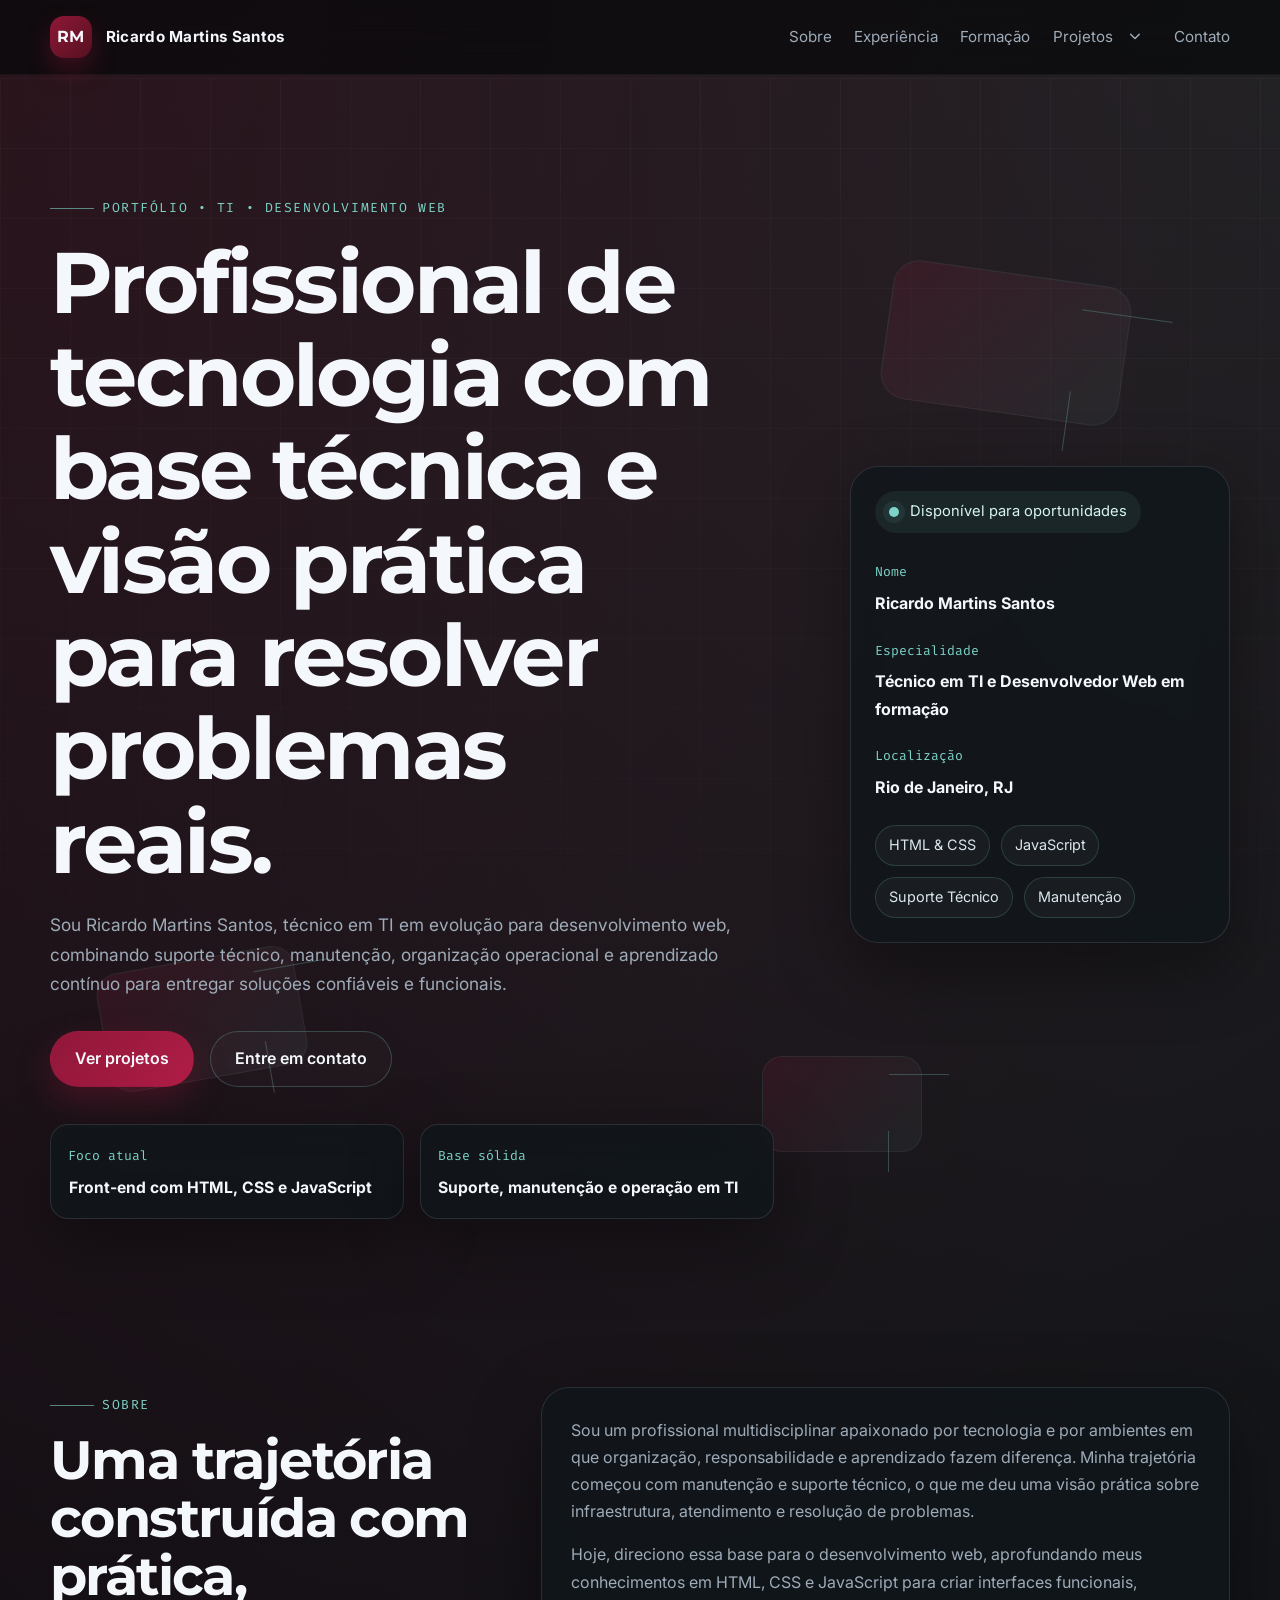
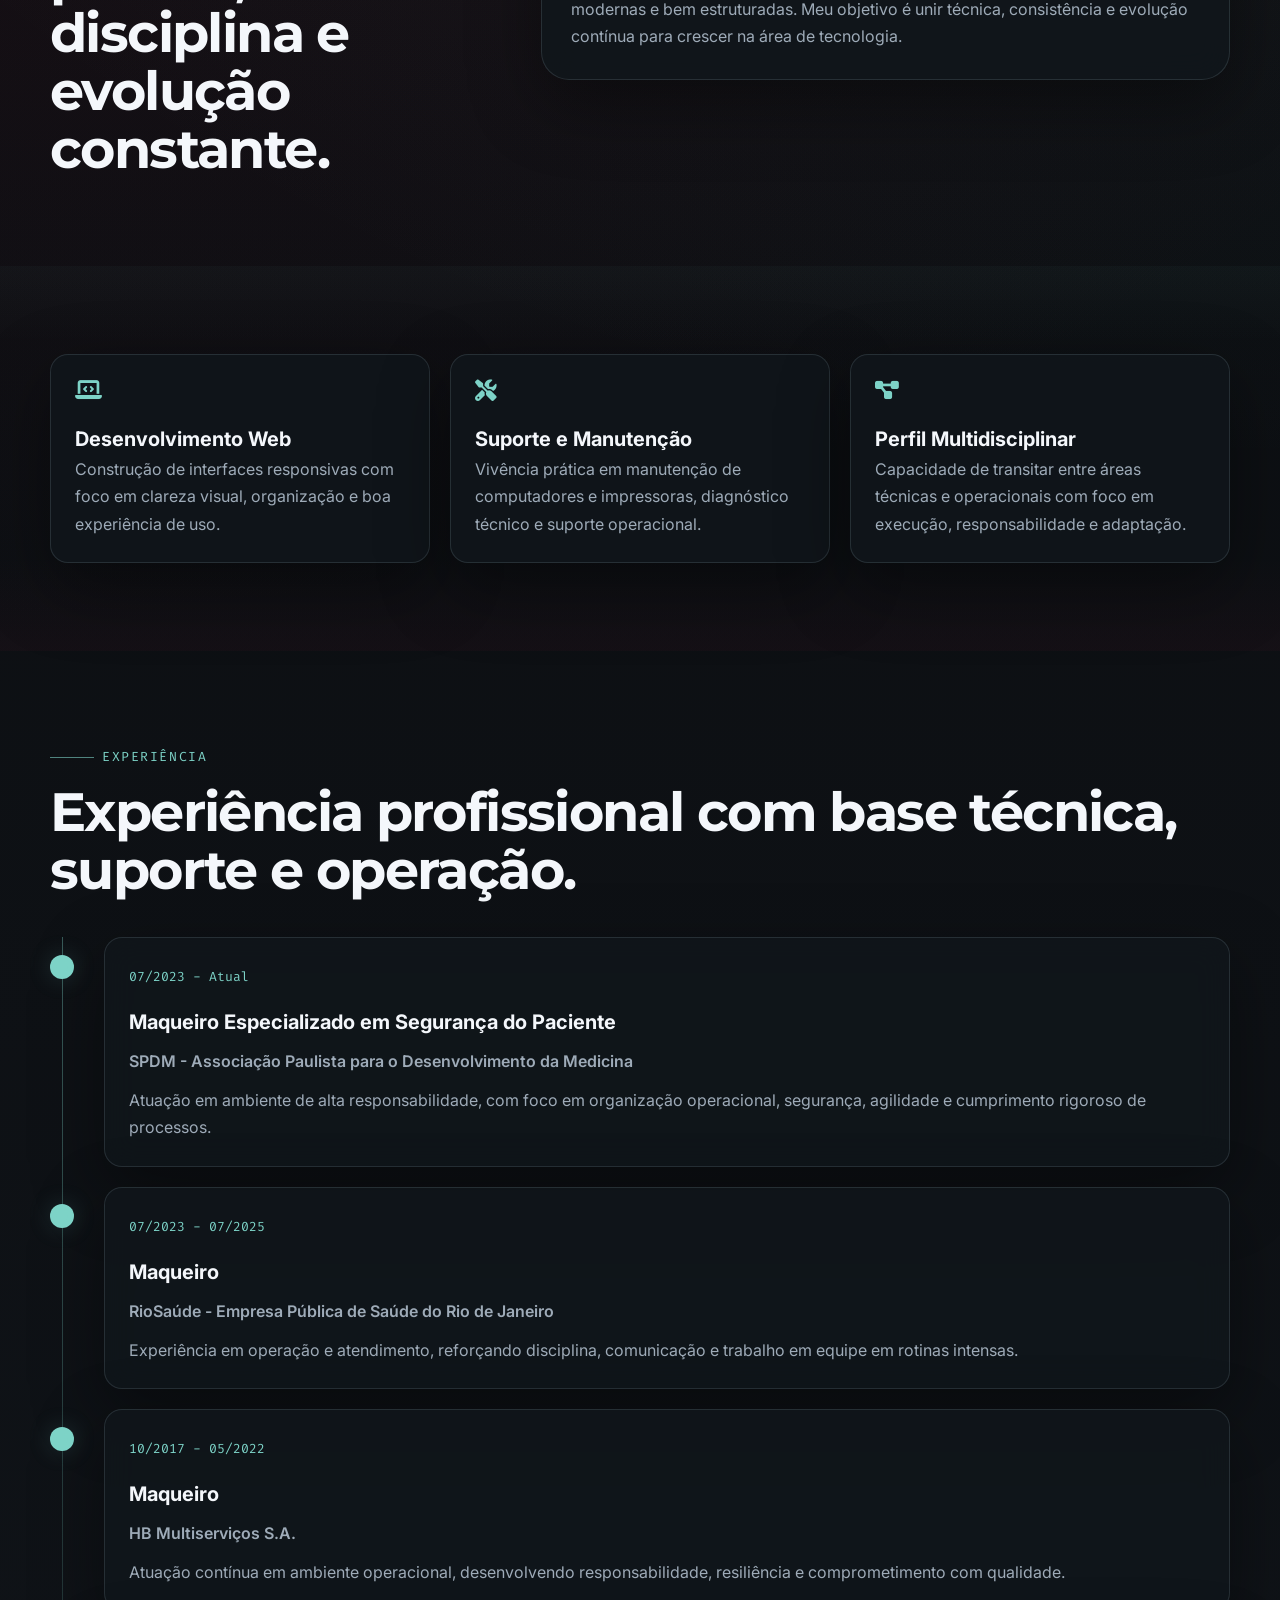
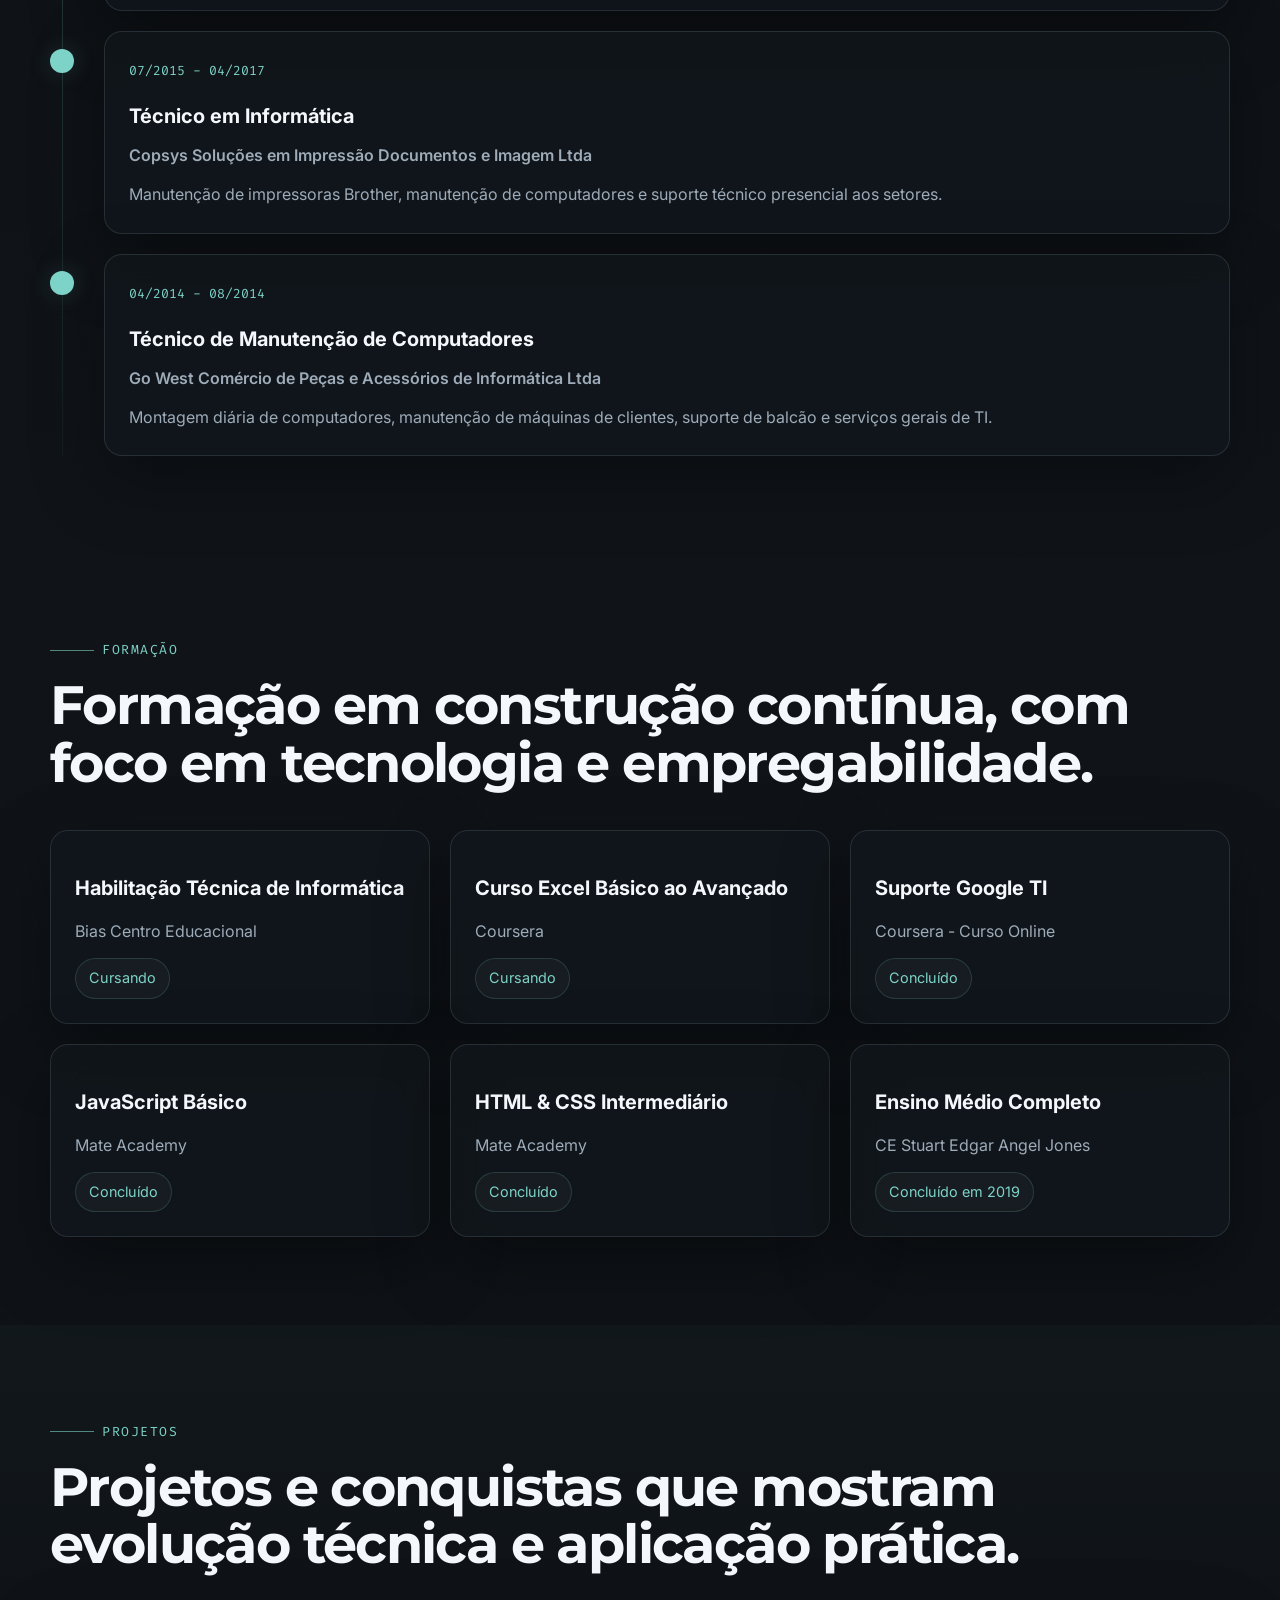
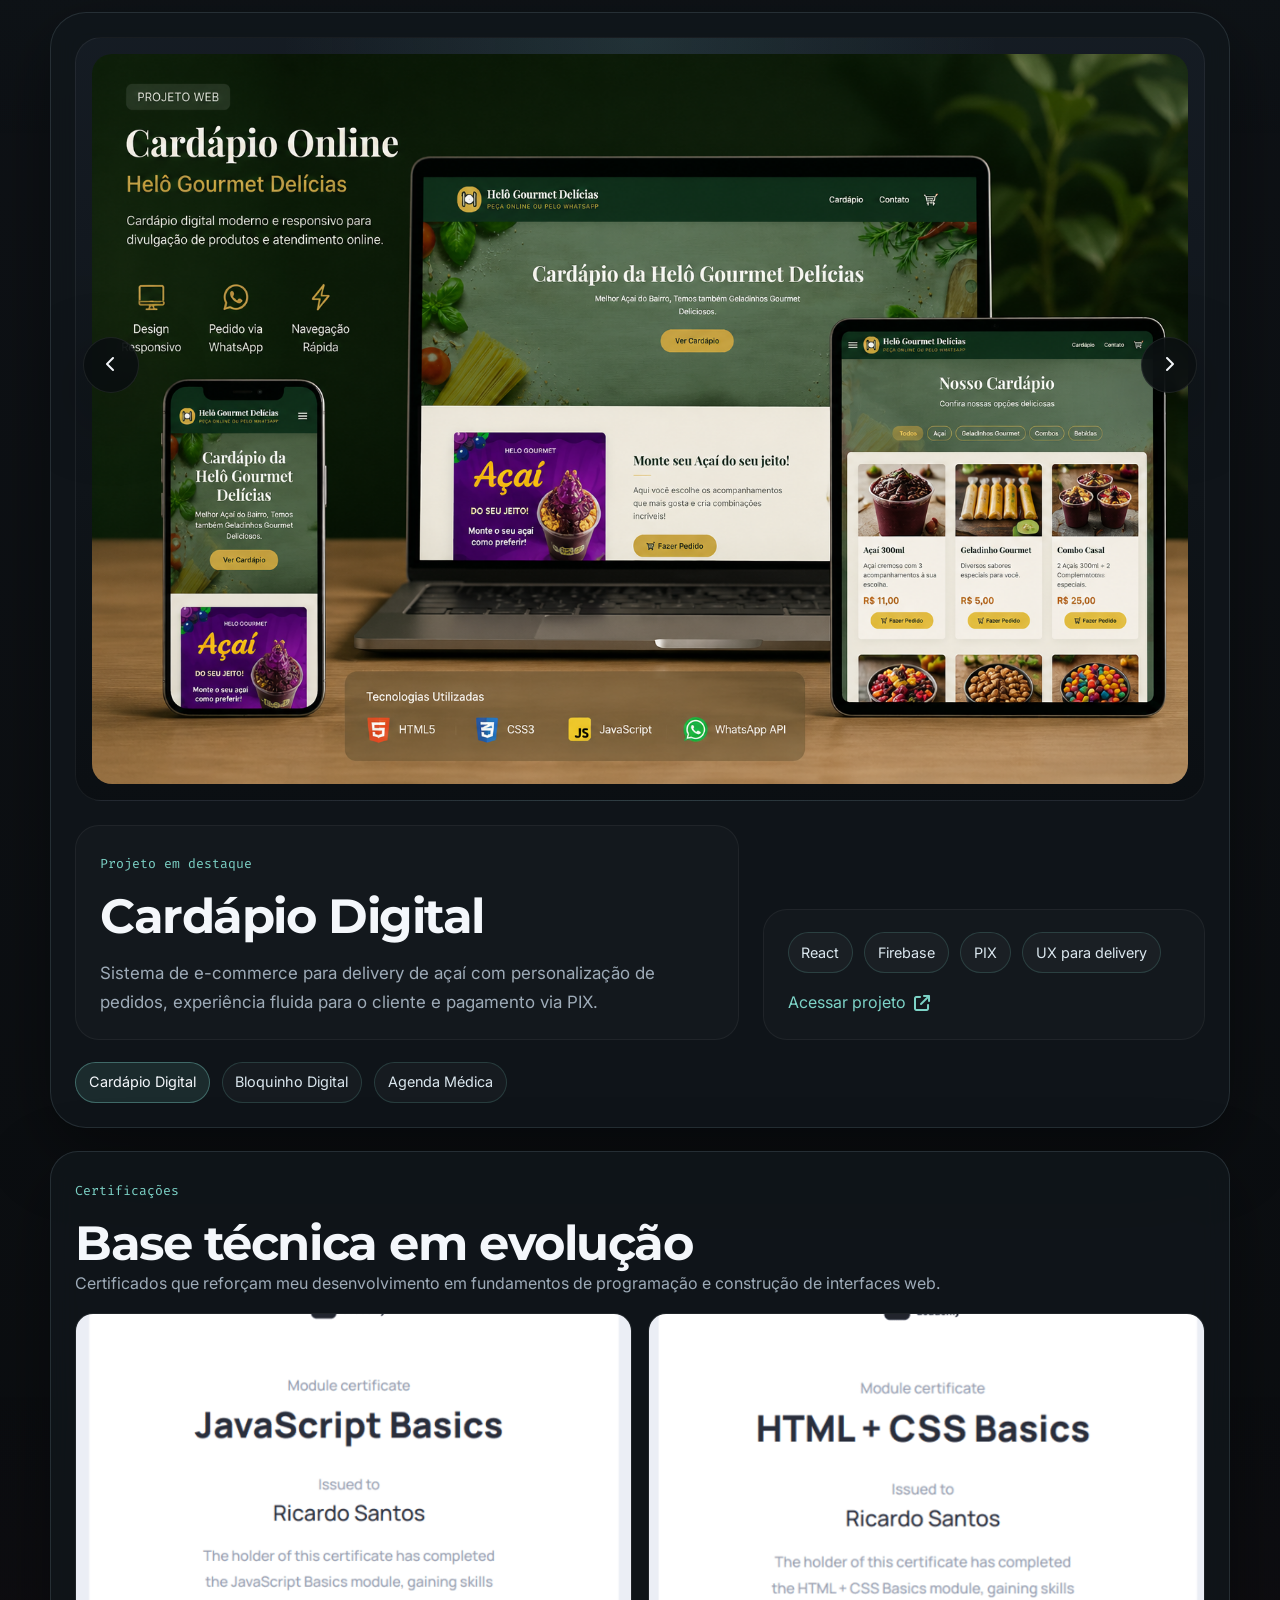
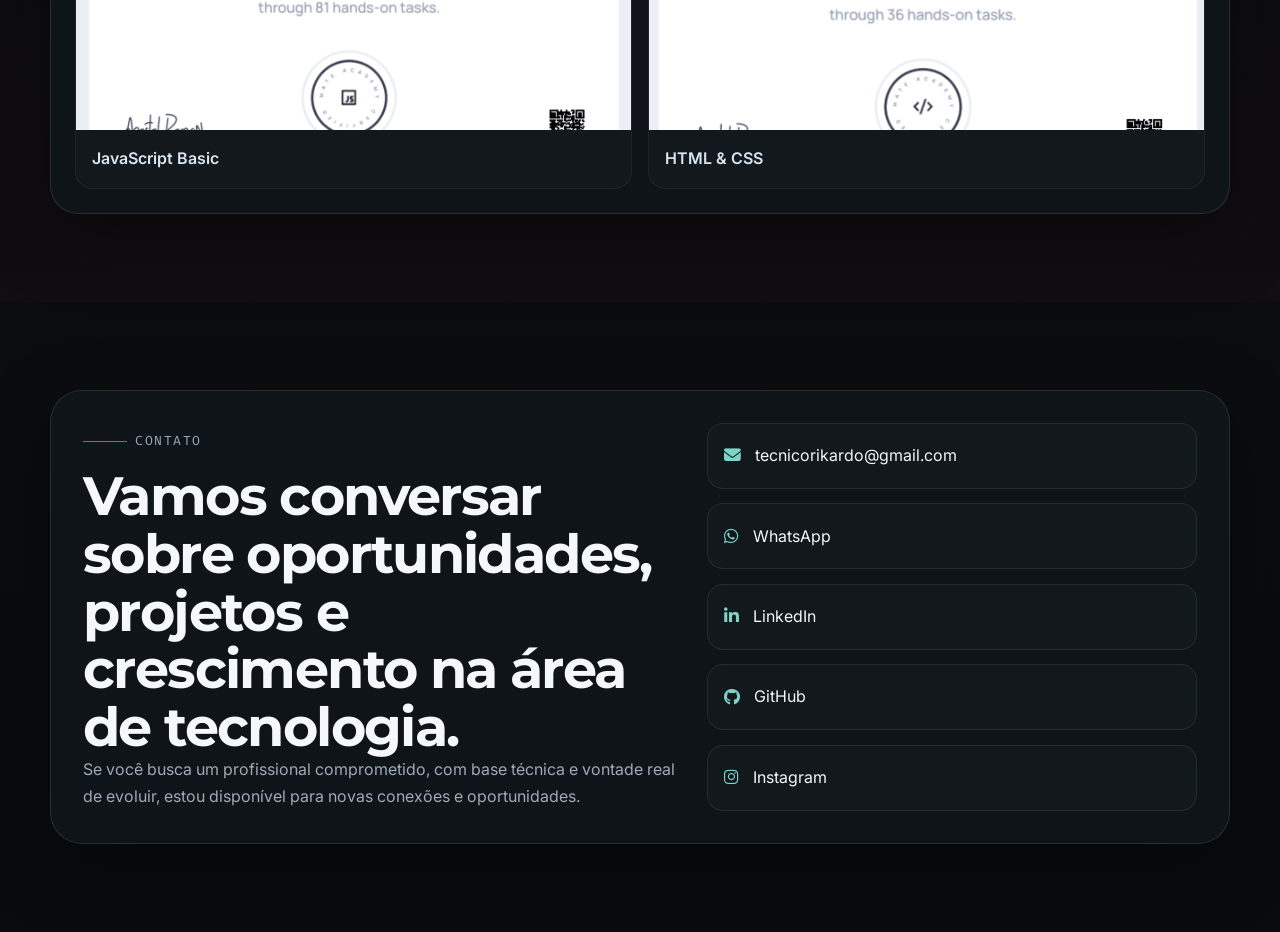
==== commit 01774fc6: "Transforma projetos em carrossel interativo" ====
--- a/index.html
+++ b/index.html
@@ -33,15 +33,23 @@
           <a href="#sobre">Sobre</a>
           <a href="#experiencia">Experiência</a>
           <a href="#formacao">Formação</a>
-          <div class="nav-item nav-item-projects">
-            <a href="#projetos" class="nav-link-with-submenu" aria-haspopup="true">
-              Projetos
-              <i class="fa-solid fa-chevron-down" aria-hidden="true"></i>
-            </a>
-            <div class="nav-submenu" aria-label="Links dos projetos">
-              <a href="#projeto-cardapio">Cardápio Digital</a>
-              <a href="#projeto-bloquinho">Bloquinho Digital</a>
-              <a href="#projeto-agenda">Agenda Médica</a>
+          <div class="nav-item nav-item-projects" data-project-menu>
+            <div class="nav-projects-trigger">
+              <a href="#projetos" class="nav-link-projects">Projetos</a>
+              <button
+                type="button"
+                class="nav-submenu-toggle"
+                aria-label="Abrir lista de projetos"
+                aria-expanded="false"
+                aria-controls="project-submenu"
+              >
+                <i class="fa-solid fa-chevron-down" aria-hidden="true"></i>
+              </button>
+            </div>
+            <div id="project-submenu" class="nav-submenu" aria-label="Links dos projetos">
+              <a href="#projetos" data-project-target="cardapio">Cardápio Digital</a>
+              <a href="#projetos" data-project-target="bloquinho">Bloquinho Digital</a>
+              <a href="#projetos" data-project-target="agenda">Agenda Médica</a>
             </div>
           </div>
           <a href="#contato">Contato</a>
@@ -291,101 +299,129 @@
             <h2>Projetos e conquistas que mostram evolução técnica e aplicação prática.</h2>
           </div>
 
-          <div class="project-grid">
-            <article id="projeto-cardapio" class="project-card reveal">
-              <div class="project-visual project-visual-image">
-                <img src="img/cardapio-digital.png" alt="Apresentação do projeto Cardápio Digital em desktop, tablet e celular">
-              </div>
-              <div class="project-content">
-                <span class="project-tag">Projeto em destaque</span>
-                <h3>Cardápio Digital</h3>
-                <p>
-                  Sistema de e-commerce para delivery de açaí com personalização de pedidos,
-                  experiência fluida para o cliente e pagamento via PIX.
-                </p>
-                <ul class="tech-list">
-                  <li>React</li>
-                  <li>Firebase</li>
-                  <li>PIX</li>
-                  <li>UX para delivery</li>
-                </ul>
-                <a href="https://cardapiohelogourmet.web.app/" target="_blank" rel="noreferrer" class="text-link">
-                  Acessar projeto <i class="fa-solid fa-arrow-up-right-from-square"></i>
-                </a>
-              </div>
-            </article>
-
-            <article id="projeto-bloquinho" class="project-card reveal">
-              <div class="project-visual project-visual-image">
-                <img src="img/bloquinho-digital.png" alt="Dashboard do sistema Bloquinho Digital">
-              </div>
-              <div class="project-content">
-                <span class="project-tag">Projeto web</span>
-                <h3>Bloquinho Digital</h3>
-                <p>
-                  Gestor de cosméticos para vendedores de Natura, Avon e outras marcas,
-                  criado para facilitar a organização de produtos, o acompanhamento do negócio
-                  e o acesso rápido ao painel da aplicação.
-                </p>
-                <ul class="tech-list">
-                  <li>Dashboard</li>
-                  <li>Gestão de catálogo</li>
-                  <li>Organização de vendas</li>
-                  <li>Web app</li>
-                </ul>
-                <a href="https://bloquinhodigital.web.app/dashboard" target="_blank" rel="noreferrer" class="text-link">
-                  Acessar projeto <i class="fa-solid fa-arrow-up-right-from-square"></i>
-                </a>
-              </div>
-            </article>
-
-            <article id="projeto-agenda" class="project-card reveal">
-              <div class="project-visual project-visual-image">
-                <img src="img/agenda-medica.png" alt="Tela de login do sistema Agenda Médica">
-              </div>
-              <div class="project-content">
-                <span class="project-tag">Projeto web</span>
-                <h3>Agenda Médica</h3>
-                <p>
-                  Sistema de agendamento de consultas médicas com acesso seguro ao consultório,
-                  organização da rotina de atendimentos e envio automático de lembretes por e-mail
-                  para reduzir faltas e melhorar a comunicação com os pacientes.
-                </p>
-                <ul class="tech-list">
-                  <li>Agendamento online</li>
-                  <li>Lembretes por e-mail</li>
-                  <li>Painel administrativo</li>
-                  <li>Web app</li>
-                </ul>
-                <a href="https://agendadomedico.site/#/login" target="_blank" rel="noreferrer" class="text-link">
-                  Acessar projeto <i class="fa-solid fa-arrow-up-right-from-square"></i>
-                </a>
-              </div>
-            </article>
-
-            <article class="project-card reveal">
-              <div class="project-content full-width">
-                <span class="project-tag">Certificações</span>
-                <h3>Base técnica em evolução</h3>
-                <p>
-                  Certificados que reforçam meu desenvolvimento em fundamentos de programação
-                  e construção de interfaces web.
-                </p>
-
-                <div class="certificate-grid">
-                  <figure class="certificate-card">
-                    <img src="img/jsbasic.png" alt="Certificado JavaScript Basic">
-                    <figcaption>JavaScript Basic</figcaption>
-                  </figure>
-
-                  <figure class="certificate-card">
-                    <img src="img/htmlcssbasic.png" alt="Certificado HTML e CSS">
-                    <figcaption>HTML & CSS</figcaption>
-                  </figure>
-                </div>
-              </div>
-            </article>
-          </div>
+          <div class="project-carousel reveal" data-carousel>
+            <button type="button" class="carousel-arrow carousel-arrow-prev" data-carousel-prev aria-label="Projeto anterior">
+              <i class="fa-solid fa-chevron-left" aria-hidden="true"></i>
+            </button>
+
+            <div class="project-slides">
+              <article class="project-slide is-active" data-slide="cardapio">
+                <div class="project-media">
+                  <img src="img/cardapio-digital.png" alt="Apresentação do projeto Cardápio Digital em desktop, tablet e celular">
+                </div>
+                <div class="project-details">
+                  <div class="project-copy-block">
+                    <span class="project-tag">Projeto em destaque</span>
+                    <h3>Cardápio Digital</h3>
+                    <p>
+                      Sistema de e-commerce para delivery de açaí com personalização de pedidos,
+                      experiência fluida para o cliente e pagamento via PIX.
+                    </p>
+                  </div>
+                  <div class="project-meta-block">
+                    <ul class="tech-list">
+                      <li>React</li>
+                      <li>Firebase</li>
+                      <li>PIX</li>
+                      <li>UX para delivery</li>
+                    </ul>
+                    <a href="https://cardapiohelogourmet.web.app/" target="_blank" rel="noreferrer" class="text-link">
+                      Acessar projeto <i class="fa-solid fa-arrow-up-right-from-square"></i>
+                    </a>
+                  </div>
+                </div>
+              </article>
+
+              <article class="project-slide" data-slide="bloquinho">
+                <div class="project-media">
+                  <img src="img/bloquinho-digital.png" alt="Dashboard do sistema Bloquinho Digital">
+                </div>
+                <div class="project-details">
+                  <div class="project-copy-block">
+                    <span class="project-tag">Projeto web</span>
+                    <h3>Bloquinho Digital</h3>
+                    <p>
+                      Gestor de cosméticos para vendedores de Natura, Avon e outras marcas,
+                      criado para facilitar a organização de produtos, o acompanhamento do negócio
+                      e o acesso rápido ao painel da aplicação.
+                    </p>
+                  </div>
+                  <div class="project-meta-block">
+                    <ul class="tech-list">
+                      <li>Dashboard</li>
+                      <li>Gestão de catálogo</li>
+                      <li>Organização de vendas</li>
+                      <li>Web app</li>
+                    </ul>
+                    <a href="https://bloquinhodigital.web.app/dashboard" target="_blank" rel="noreferrer" class="text-link">
+                      Acessar projeto <i class="fa-solid fa-arrow-up-right-from-square"></i>
+                    </a>
+                  </div>
+                </div>
+              </article>
+
+              <article class="project-slide" data-slide="agenda">
+                <div class="project-media">
+                  <img src="img/agenda-medica.png" alt="Tela de login do sistema Agenda Médica">
+                </div>
+                <div class="project-details">
+                  <div class="project-copy-block">
+                    <span class="project-tag">Projeto web</span>
+                    <h3>Agenda Médica</h3>
+                    <p>
+                      Sistema de agendamento de consultas médicas com acesso seguro ao consultório,
+                      organização da rotina de atendimentos e envio automático de lembretes por e-mail
+                      para reduzir faltas e melhorar a comunicação com os pacientes.
+                    </p>
+                  </div>
+                  <div class="project-meta-block">
+                    <ul class="tech-list">
+                      <li>Agendamento online</li>
+                      <li>Lembretes por e-mail</li>
+                      <li>Painel administrativo</li>
+                      <li>Web app</li>
+                    </ul>
+                    <a href="https://agendadomedico.site/#/login" target="_blank" rel="noreferrer" class="text-link">
+                      Acessar projeto <i class="fa-solid fa-arrow-up-right-from-square"></i>
+                    </a>
+                  </div>
+                </div>
+              </article>
+            </div>
+
+            <button type="button" class="carousel-arrow carousel-arrow-next" data-carousel-next aria-label="Próximo projeto">
+              <i class="fa-solid fa-chevron-right" aria-hidden="true"></i>
+            </button>
+
+            <div class="carousel-tabs" aria-label="Selecionar projeto">
+              <button type="button" class="carousel-tab is-active" data-slide-target="cardapio">Cardápio Digital</button>
+              <button type="button" class="carousel-tab" data-slide-target="bloquinho">Bloquinho Digital</button>
+              <button type="button" class="carousel-tab" data-slide-target="agenda">Agenda Médica</button>
+            </div>
+          </div>
+
+          <article class="project-certifications reveal">
+            <div class="project-content full-width">
+              <span class="project-tag">Certificações</span>
+              <h3>Base técnica em evolução</h3>
+              <p>
+                Certificados que reforçam meu desenvolvimento em fundamentos de programação
+                e construção de interfaces web.
+              </p>
+
+              <div class="certificate-grid">
+                <figure class="certificate-card">
+                  <img src="img/jsbasic.png" alt="Certificado JavaScript Basic">
+                  <figcaption>JavaScript Basic</figcaption>
+                </figure>
+
+                <figure class="certificate-card">
+                  <img src="img/htmlcssbasic.png" alt="Certificado HTML e CSS">
+                  <figcaption>HTML & CSS</figcaption>
+                </figure>
+              </div>
+            </div>
+          </article>
         </div>
       </section>
 
--- a/styles.css
+++ b/styles.css
@@ -47,6 +47,11 @@
   text-decoration: none;
 }
 
+button {
+  font: inherit;
+  color: inherit;
+}
+
 img {
   display: block;
   max-width: 100%;
@@ -113,43 +118,63 @@
 }
 
 .site-nav > a,
-.site-nav > .nav-item > a {
+.nav-link-projects,
+.nav-submenu-toggle {
   color: var(--muted);
   font-size: 0.95rem;
   transition: color 0.25s ease, transform 0.25s ease;
 }
 
 .site-nav > a:hover,
-.site-nav > .nav-item > a:hover,
 .site-nav > a.is-active,
-.site-nav > .nav-item > a.is-active {
+.nav-link-projects:hover,
+.nav-link-projects.is-active,
+.nav-item-projects.is-open .nav-link-projects,
+.nav-item-projects.is-open .nav-submenu-toggle {
   color: var(--text);
-  transform: translateY(-1px);
 }
 
 .nav-item {
   position: relative;
 }
 
-.nav-link-with-submenu {
+.nav-projects-trigger {
   display: inline-flex;
   align-items: center;
-  gap: 0.45rem;
-}
-
-.nav-link-with-submenu i {
+  gap: 0.3rem;
+}
+
+.nav-link-projects {
+  display: inline-flex;
+  align-items: center;
+}
+
+.nav-submenu-toggle {
+  display: inline-flex;
+  align-items: center;
+  justify-content: center;
+  width: 34px;
+  height: 34px;
+  border: 0;
+  border-radius: 999px;
+  background: transparent;
+  cursor: pointer;
+}
+
+.nav-submenu-toggle i {
   font-size: 0.72rem;
   transition: transform 0.25s ease;
 }
 
-.nav-item-projects:hover .nav-link-with-submenu i,
-.nav-item-projects:focus-within .nav-link-with-submenu i {
+.nav-item-projects.is-open .nav-submenu-toggle i,
+.nav-item-projects:hover .nav-submenu-toggle i,
+.nav-item-projects:focus-within .nav-submenu-toggle i {
   transform: rotate(180deg);
 }
 
 .nav-submenu {
   position: absolute;
-  top: calc(100% + 0.8rem);
+  top: calc(100% + 0.3rem);
   left: 50%;
   min-width: 220px;
   padding: 0.8rem;
@@ -166,6 +191,15 @@
   transition: opacity 0.2s ease, transform 0.2s ease;
 }
 
+.nav-submenu::before {
+  content: "";
+  position: absolute;
+  left: 0;
+  right: 0;
+  top: -14px;
+  height: 14px;
+}
+
 .nav-submenu a {
   display: block;
   padding: 0.65rem 0.8rem;
@@ -181,6 +215,7 @@
   color: var(--text);
 }
 
+.nav-item-projects.is-open .nav-submenu,
 .nav-item-projects:hover .nav-submenu,
 .nav-item-projects:focus-within .nav-submenu {
   opacity: 1;
@@ -297,7 +332,9 @@
 
 .hero-copy h1,
 .section-heading h2,
-.contact-copy h2 {
+.contact-copy h2,
+.project-copy-block h3,
+.project-certifications h3 {
   font-family: "Montserrat", sans-serif;
   letter-spacing: -0.03em;
   line-height: 1.08;
@@ -371,7 +408,8 @@
 .capability-card,
 .timeline-card,
 .info-card,
-.project-card,
+.project-carousel,
+.project-certifications,
 .contact-panel {
   background: var(--panel);
   border: 1px solid var(--border);
@@ -452,7 +490,8 @@
 
 .profile-stack li,
 .tech-list li,
-.chip {
+.chip,
+.carousel-tab {
   padding: 0.45rem 0.8rem;
   border-radius: 999px;
   border: 1px solid rgba(125, 211, 199, 0.18);
@@ -499,14 +538,14 @@
 .capability-card p,
 .timeline-card p,
 .info-card p,
-.project-content p,
-.contact-copy p {
+.project-copy-block p,
+.contact-copy p,
+.project-certifications p {
   color: var(--muted);
 }
 
 .capability-grid,
-.info-grid,
-.project-grid {
+.info-grid {
   display: grid;
   gap: 1.25rem;
 }
@@ -528,8 +567,7 @@
 
 .capability-card h3,
 .timeline-card h3,
-.info-card h3,
-.project-content h3 {
+.info-card h3 {
   margin-top: 1rem;
   font-size: 1.25rem;
 }
@@ -598,112 +636,84 @@
   color: var(--secondary);
 }
 
-.project-grid {
+.project-carousel {
+  position: relative;
   margin-top: 2.4rem;
-  grid-template-columns: minmax(0, 1.05fr) minmax(0, 0.95fr);
-}
-
-.project-card {
-  display: grid;
-  grid-template-columns: minmax(240px, 0.9fr) minmax(0, 1.1fr);
+  padding: 1.5rem;
+  border-radius: 36px;
+}
+
+.project-slides {
+  position: relative;
+}
+
+.project-slide {
+  display: none;
   gap: 1.5rem;
-  padding: 1.5rem;
-  border-radius: var(--radius-lg);
-}
-
-.project-card:last-child {
-  grid-template-columns: 1fr;
-}
-
-.project-visual {
-  position: relative;
-  min-height: 320px;
-  border-radius: 22px;
+}
+
+.project-slide.is-active {
+  display: grid;
+}
+
+.project-media {
+  min-height: min(72vh, 820px);
+  padding: 1rem;
+  border-radius: 26px;
   overflow: hidden;
-  background:
-    radial-gradient(circle at top right, rgba(125, 211, 199, 0.22), transparent 32%),
-    radial-gradient(circle at bottom left, rgba(143, 23, 57, 0.28), transparent 32%),
-    #10161d;
-  border: 1px solid rgba(255, 255, 255, 0.05);
-}
-
-.project-visual-image {
-  display: grid;
-  align-items: center;
-  padding: 1rem;
   background:
     radial-gradient(circle at top, rgba(125, 211, 199, 0.12), transparent 38%),
     linear-gradient(180deg, rgba(22, 29, 36, 0.95) 0%, rgba(11, 15, 19, 0.98) 100%);
-}
-
-.project-visual-image img {
+  border: 1px solid rgba(255, 255, 255, 0.06);
+}
+
+.project-media img {
   width: 100%;
   height: 100%;
   object-fit: contain;
   object-position: center;
-  border-radius: 18px;
+  border-radius: 20px;
   background: rgba(255, 255, 255, 0.02);
 }
 
-.project-glow {
-  position: absolute;
-  inset: 0;
-  background:
-    linear-gradient(125deg, transparent 8%, rgba(255, 255, 255, 0.06) 40%, transparent 72%),
-    linear-gradient(180deg, rgba(255, 255, 255, 0.02), transparent);
-}
-
-.project-frame {
-  position: absolute;
-  inset: 24px;
+.project-details {
+  display: grid;
+  grid-template-columns: minmax(0, 1.2fr) minmax(280px, 0.8fr);
+  gap: 1.5rem;
+  align-items: end;
+}
+
+.project-copy-block,
+.project-meta-block {
+  padding: 1.4rem 1.5rem;
+  border-radius: 24px;
+  background: rgba(255, 255, 255, 0.02);
+  border: 1px solid rgba(255, 255, 255, 0.05);
+}
+
+.project-copy-block h3,
+.project-certifications h3 {
+  margin-top: 0.95rem;
+  font-size: clamp(2rem, 4vw, 3rem);
+}
+
+.project-copy-block p {
+  margin-top: 1rem;
+  max-width: 60ch;
+  font-size: 1.06rem;
+}
+
+.project-meta-block {
   display: flex;
   flex-direction: column;
   gap: 1rem;
-  justify-content: center;
-  padding: 1.5rem;
-  border-radius: 18px;
-  background: rgba(8, 12, 15, 0.68);
-  border: 1px solid rgba(125, 211, 199, 0.12);
-}
-
-.code-line {
-  display: block;
-  width: 100%;
-  height: 14px;
-  border-radius: 999px;
-  background: linear-gradient(90deg, rgba(125, 211, 199, 0.65), rgba(255, 255, 255, 0.14));
-}
-
-.code-line.short {
-  width: 55%;
-}
-
-.code-line.medium {
-  width: 72%;
-}
-
-.code-line.small {
-  width: 34%;
-}
-
-.code-line.accent {
-  background: linear-gradient(90deg, rgba(143, 23, 57, 0.92), rgba(255, 255, 255, 0.12));
-}
-
-.project-content {
-  display: flex;
-  flex-direction: column;
-  gap: 0.9rem;
-}
-
-.project-content.full-width {
-  min-width: 0;
+  justify-content: space-between;
 }
 
 .tech-list {
   display: flex;
   flex-wrap: wrap;
-  gap: 0.65rem;
+  gap: 0.7rem;
   list-style: none;
 }
 
@@ -721,11 +731,69 @@
   color: #b6f3ea;
 }
 
+.carousel-arrow {
+  position: absolute;
+  top: min(36vh, 380px);
+  z-index: 2;
+  width: 56px;
+  height: 56px;
+  border: 1px solid rgba(255, 255, 255, 0.08);
+  border-radius: 50%;
+  background: rgba(9, 13, 16, 0.84);
+  box-shadow: var(--shadow);
+  backdrop-filter: blur(14px);
+  cursor: pointer;
+  transition: transform 0.2s ease, background 0.2s ease, border-color 0.2s ease;
+}
+
+.carousel-arrow:hover {
+  transform: translateY(-2px);
+  background: rgba(17, 25, 30, 0.96);
+  border-color: rgba(125, 211, 199, 0.3);
+}
+
+.carousel-arrow-prev {
+  left: 2rem;
+}
+
+.carousel-arrow-next {
+  right: 2rem;
+}
+
+.carousel-tabs {
+  display: flex;
+  flex-wrap: wrap;
+  gap: 0.75rem;
+  margin-top: 1.4rem;
+}
+
+.carousel-tab {
+  cursor: pointer;
+  transition: background 0.2s ease, border-color 0.2s ease, color 0.2s ease;
+}
+
+.carousel-tab.is-active,
+.carousel-tab:hover {
+  background: rgba(125, 211, 199, 0.12);
+  border-color: rgba(125, 211, 199, 0.38);
+  color: var(--text);
+}
+
+.project-certifications {
+  margin-top: 1.4rem;
+  padding: 1.5rem;
+  border-radius: 28px;
+}
+
+.project-content.full-width {
+  min-width: 0;
+}
+
 .certificate-grid {
   display: grid;
   grid-template-columns: repeat(2, minmax(0, 1fr));
   gap: 1rem;
-  margin-top: 0.4rem;
+  margin-top: 1rem;
 }
 
 .certificate-card {
@@ -796,10 +864,10 @@
 @media (max-width: 1100px) {
   .hero-layout,
   .section-grid,
-  .project-grid,
+  .capability-grid,
+  .info-grid,
   .contact-panel,
-  .capability-grid,
-  .info-grid {
+  .project-details {
     grid-template-columns: 1fr;
   }
 
@@ -814,12 +882,16 @@
   .profile-card {
     max-width: none;
   }
+
+  .carousel-arrow {
+    top: min(32vh, 300px);
+  }
 }
 
 @media (max-width: 780px) {
   :root {
-    --header-offset: 120px;
-    --section-offset: 140px;
+    --header-offset: 128px;
+    --section-offset: 144px;
   }
 
   .header-inner {
@@ -839,6 +911,7 @@
     transform: translate(0, 10px);
   }
 
+  .nav-item-projects.is-open .nav-submenu,
   .nav-item-projects:hover .nav-submenu,
   .nav-item-projects:focus-within .nav-submenu {
     transform: translate(0, 0);
@@ -859,8 +932,26 @@
     grid-template-columns: 1fr;
   }
 
-  .project-card {
-    grid-template-columns: 1fr;
+  .project-carousel {
+    padding: 1rem;
+  }
+
+  .project-media {
+    min-height: 54vh;
+  }
+
+  .carousel-arrow {
+    top: 1.8rem;
+    width: 48px;
+    height: 48px;
+  }
+
+  .carousel-arrow-prev {
+    left: 1rem;
+  }
+
+  .carousel-arrow-next {
+    right: 1rem;
   }
 
   .content-section {
@@ -879,8 +970,8 @@
   }
 
   :root {
-    --header-offset: 112px;
-    --section-offset: 132px;
+    --header-offset: 118px;
+    --section-offset: 136px;
   }
 
   .brand {
@@ -900,7 +991,7 @@
     width: 100%;
   }
 
-  .nav-link-with-submenu {
+  .nav-projects-trigger {
     width: 100%;
     justify-content: space-between;
   }
@@ -920,6 +1011,10 @@
     transform: none;
   }
 
+  .nav-submenu::before {
+    display: none;
+  }
+
   .nav-submenu a {
     padding: 0.45rem 0;
   }
@@ -950,7 +1045,32 @@
   .capability-card,
   .timeline-card,
   .info-card,
-  .project-card {
+  .project-carousel,
+  .project-certifications {
     padding: 1.2rem;
   }
-}
+
+  .project-media {
+    min-height: 42vh;
+    padding: 0.6rem;
+  }
+
+  .project-copy-block,
+  .project-meta-block {
+    padding: 1.1rem;
+  }
+
+  .project-copy-block h3,
+  .project-certifications h3 {
+    font-size: 1.7rem;
+  }
+
+  .carousel-tabs {
+    gap: 0.55rem;
+  }
+
+  .carousel-tab {
+    width: 100%;
+    text-align: center;
+  }
+}
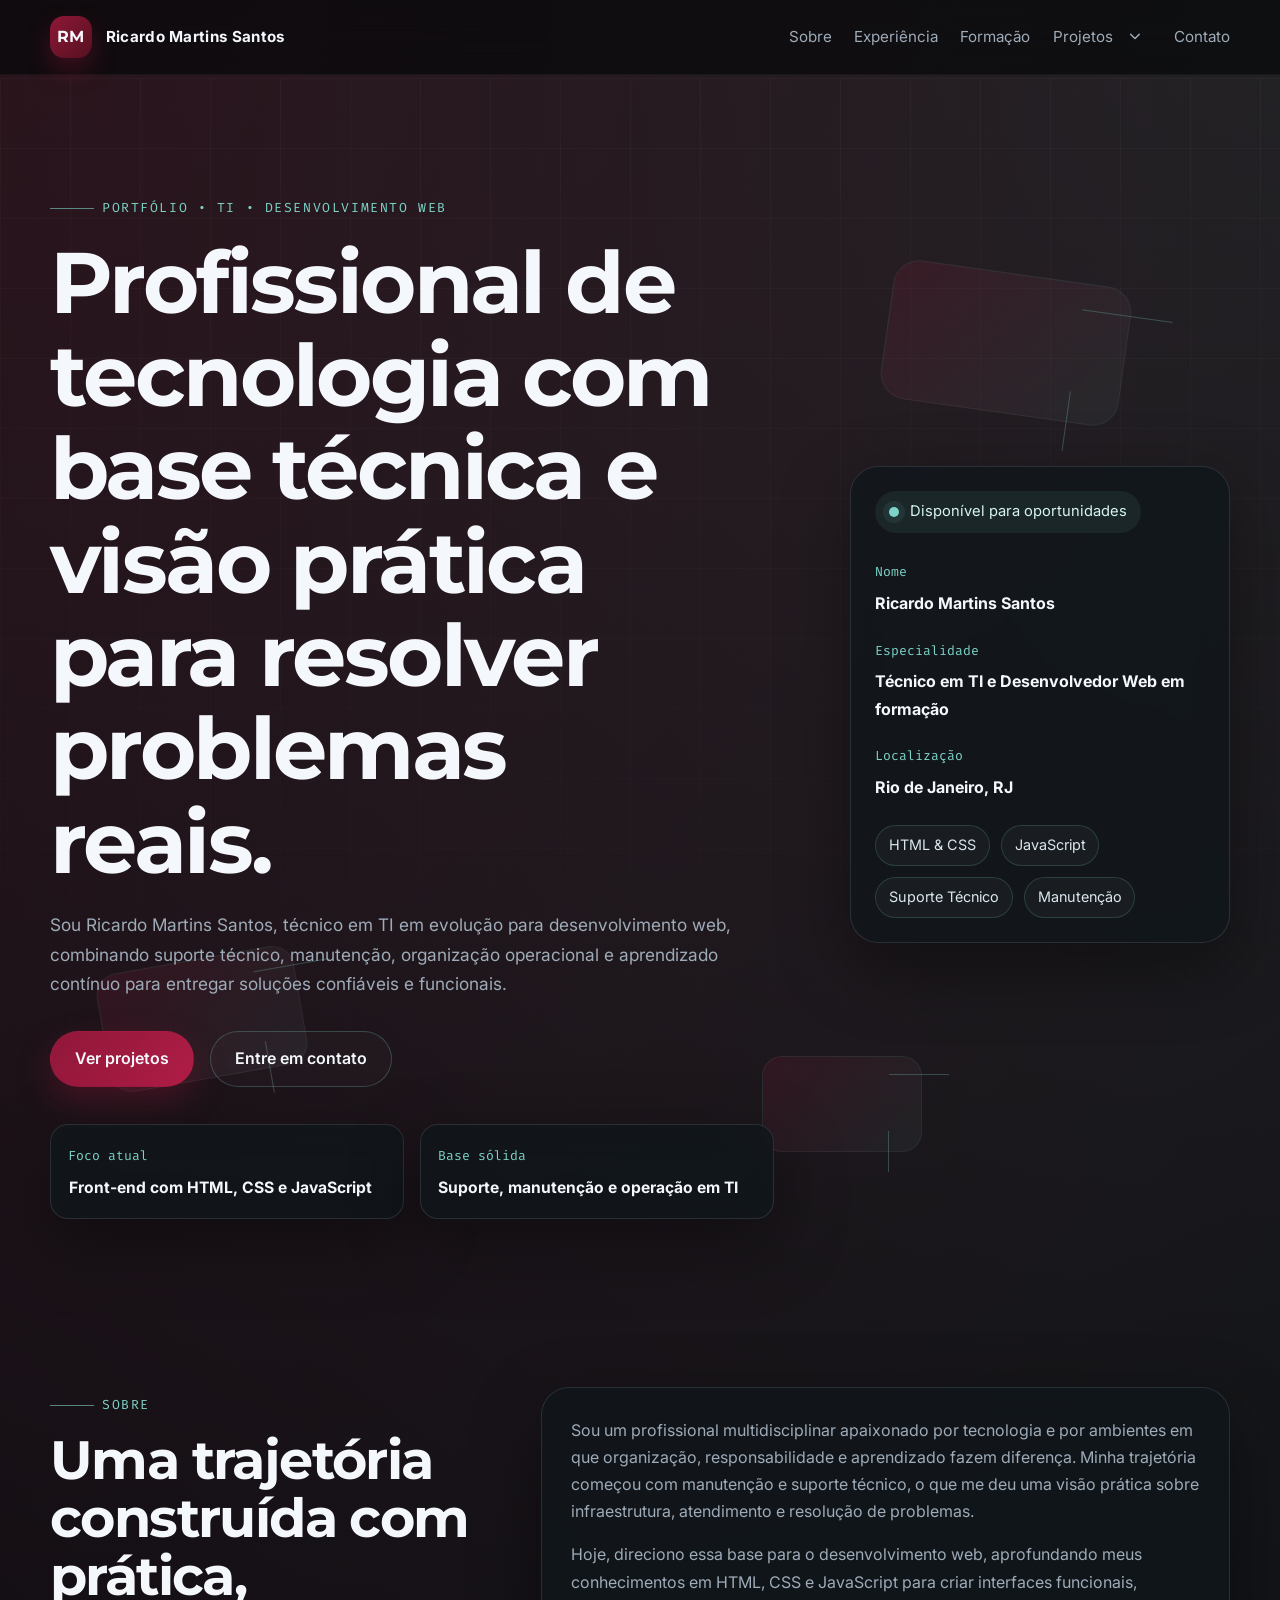
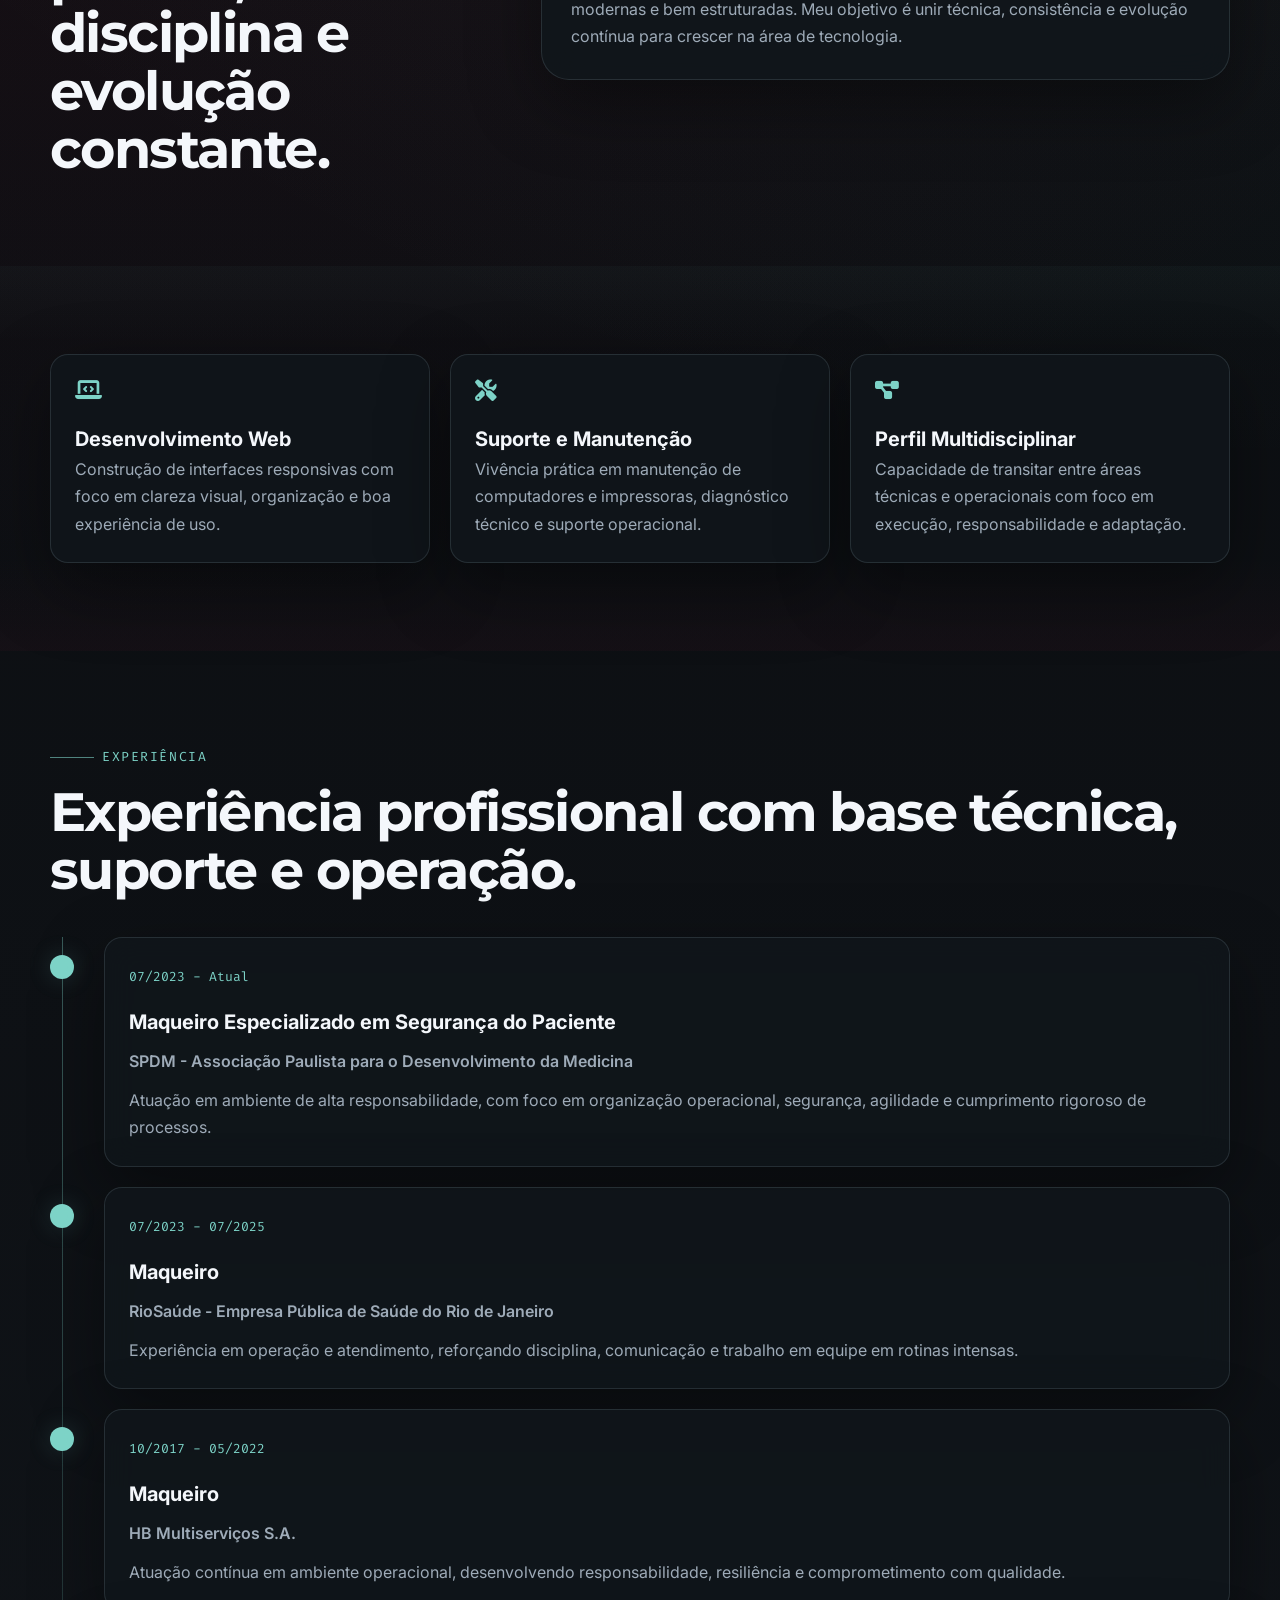
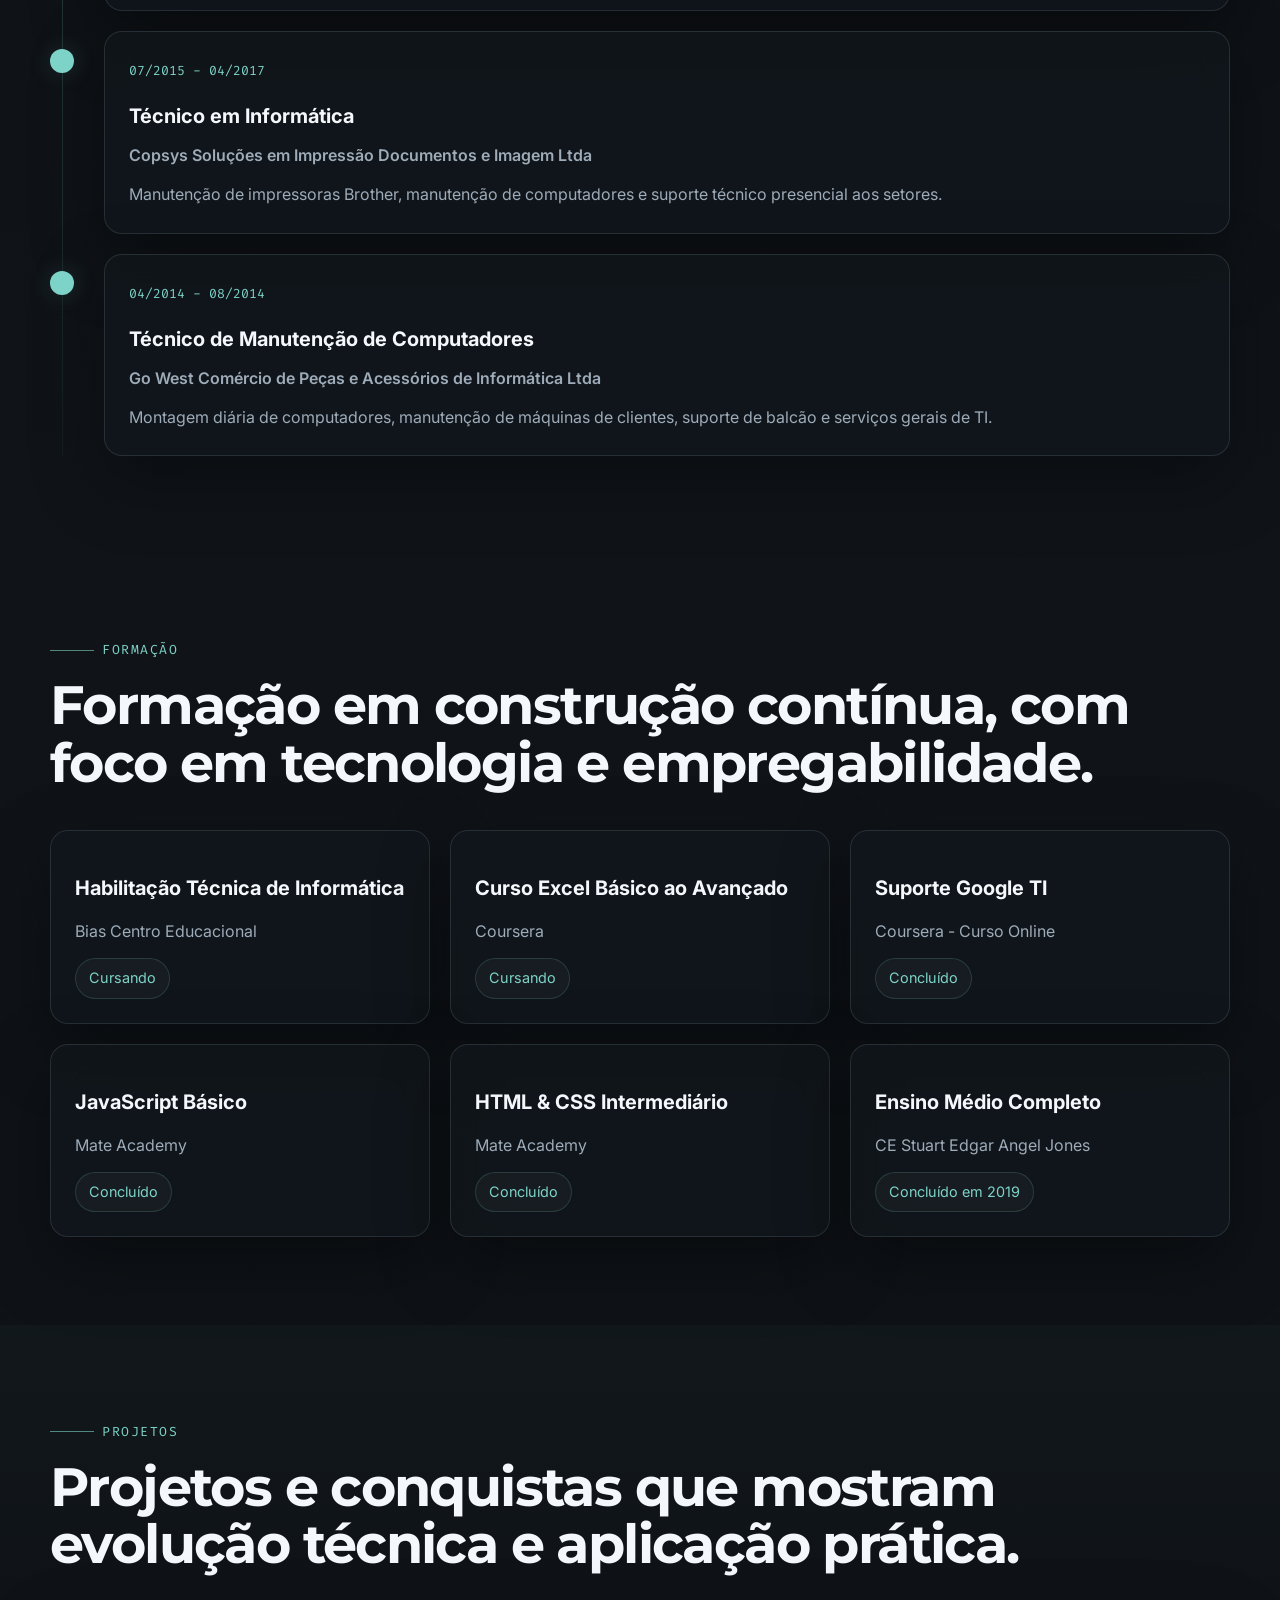
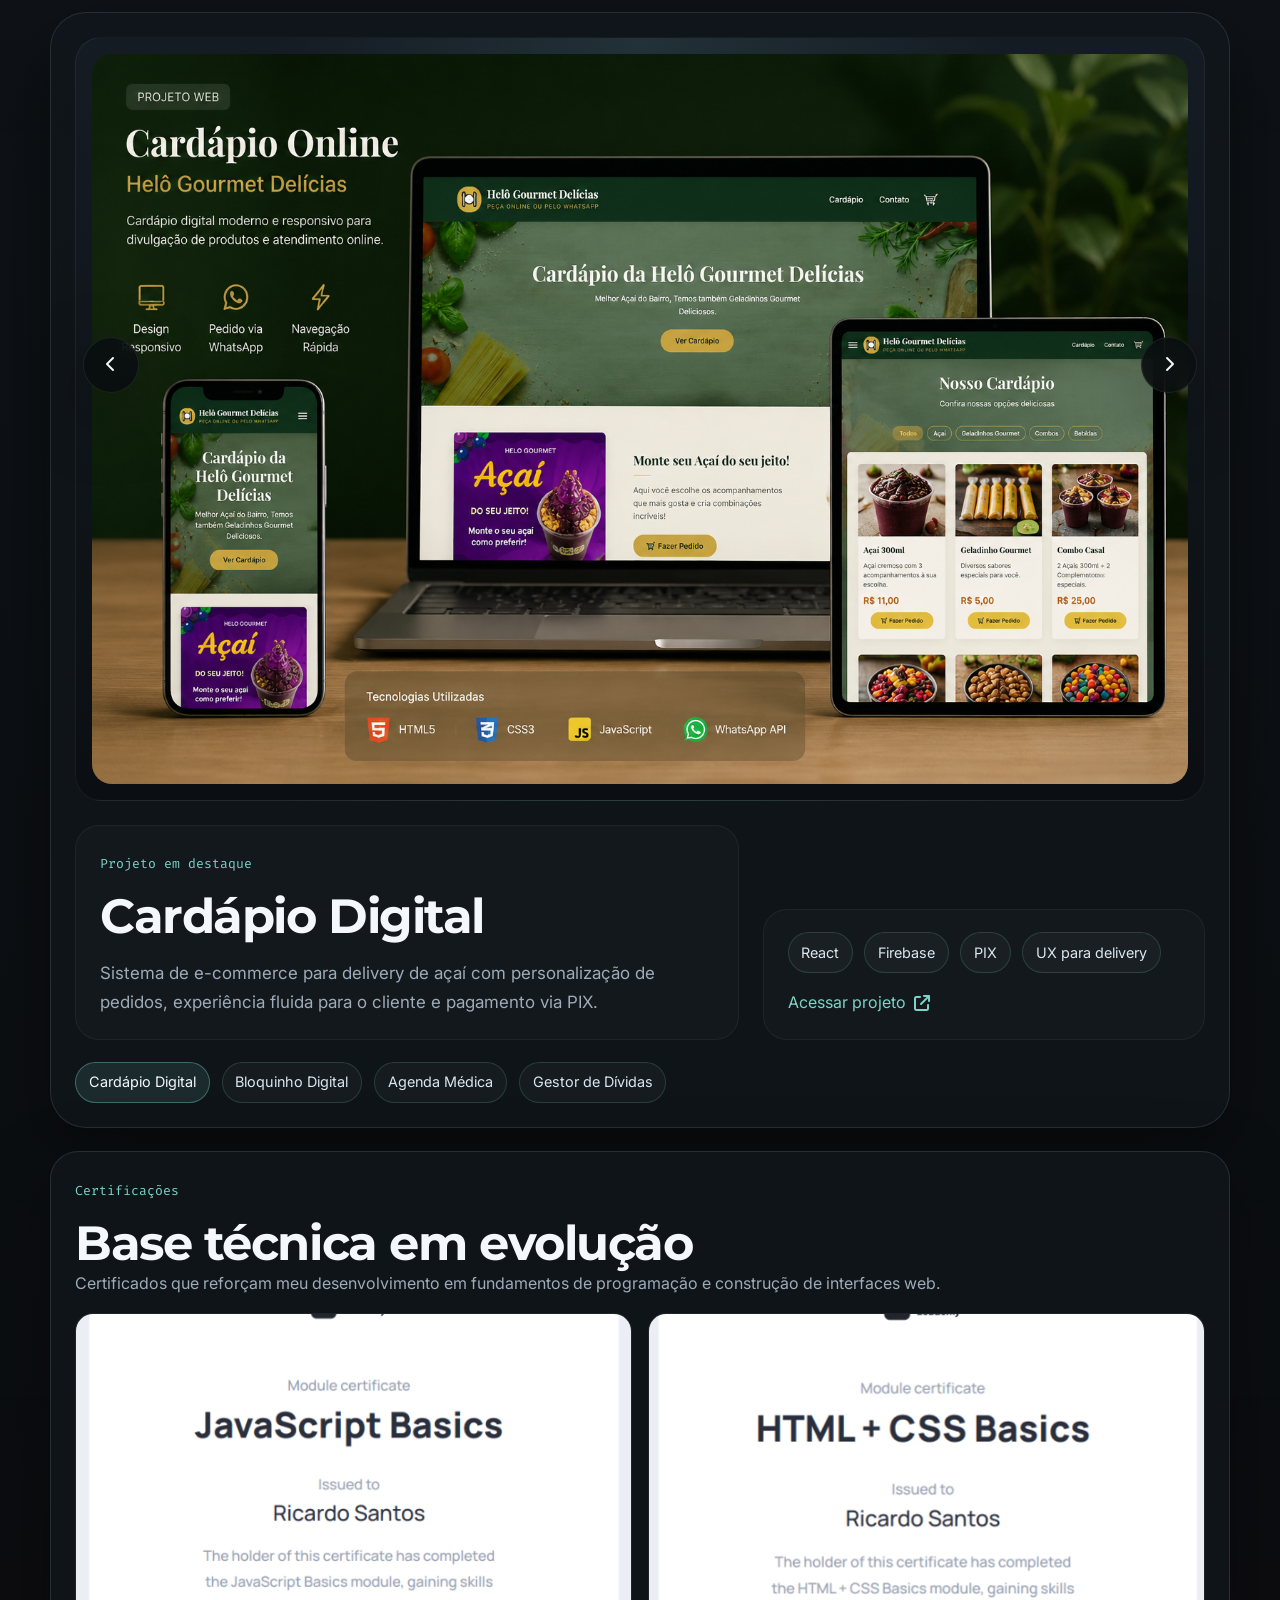
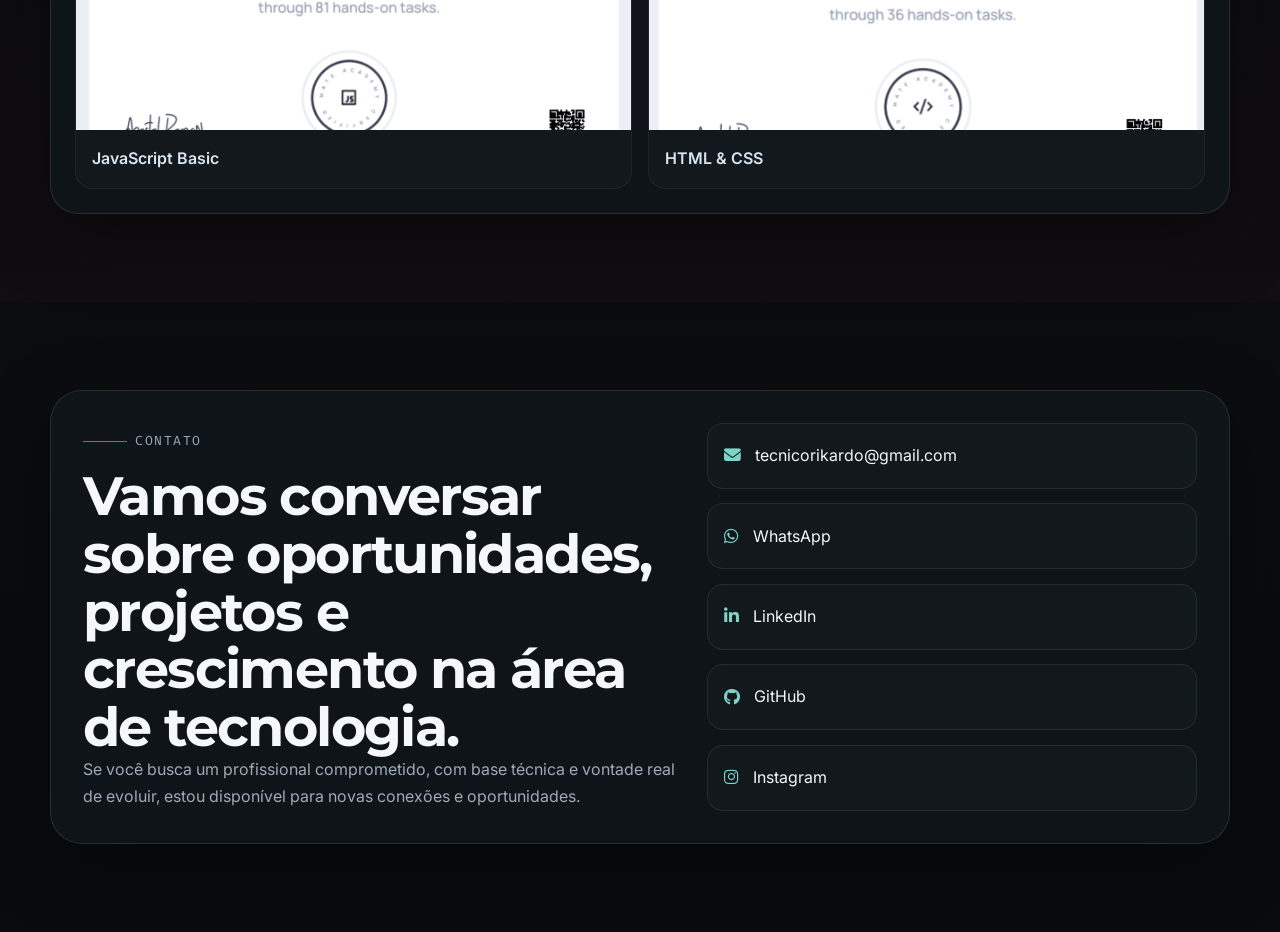
==== commit 55176e54: "Adiciona projeto Gestor de Dividas" ====
--- a/index.html
+++ b/index.html
@@ -50,6 +50,7 @@
               <a href="#projetos" data-project-target="cardapio">Cardápio Digital</a>
               <a href="#projetos" data-project-target="bloquinho">Bloquinho Digital</a>
               <a href="#projetos" data-project-target="agenda">Agenda Médica</a>
+              <a href="#projetos" data-project-target="dividas">Gestor de Dívidas</a>
             </div>
           </div>
           <a href="#contato">Contato</a>
@@ -387,6 +388,34 @@
                   </div>
                 </div>
               </article>
+
+              <article class="project-slide" data-slide="dividas">
+                <div class="project-media">
+                  <img src="img/gestor-dividas.png" alt="Tela inicial do sistema Gestor de Dívidas">
+                </div>
+                <div class="project-details">
+                  <div class="project-copy-block">
+                    <span class="project-tag">Projeto web</span>
+                    <h3>Gestor de Dívidas</h3>
+                    <p>
+                      Sistema para controle financeiro pessoal com gestão de dívidas, receitas e despesas,
+                      pensado para organizar lançamentos, acompanhar a situação financeira e facilitar
+                      a tomada de decisão no dia a dia.
+                    </p>
+                  </div>
+                  <div class="project-meta-block">
+                    <ul class="tech-list">
+                      <li>Controle financeiro</li>
+                      <li>Dívidas e despesas</li>
+                      <li>Receitas</li>
+                      <li>Web app</li>
+                    </ul>
+                    <a href="https://gestor-dedividas.web.app/" target="_blank" rel="noreferrer" class="text-link">
+                      Acessar projeto <i class="fa-solid fa-arrow-up-right-from-square"></i>
+                    </a>
+                  </div>
+                </div>
+              </article>
             </div>
 
             <button type="button" class="carousel-arrow carousel-arrow-next" data-carousel-next aria-label="Próximo projeto">
@@ -397,6 +426,7 @@
               <button type="button" class="carousel-tab is-active" data-slide-target="cardapio">Cardápio Digital</button>
               <button type="button" class="carousel-tab" data-slide-target="bloquinho">Bloquinho Digital</button>
               <button type="button" class="carousel-tab" data-slide-target="agenda">Agenda Médica</button>
+              <button type="button" class="carousel-tab" data-slide-target="dividas">Gestor de Dívidas</button>
             </div>
           </div>
 
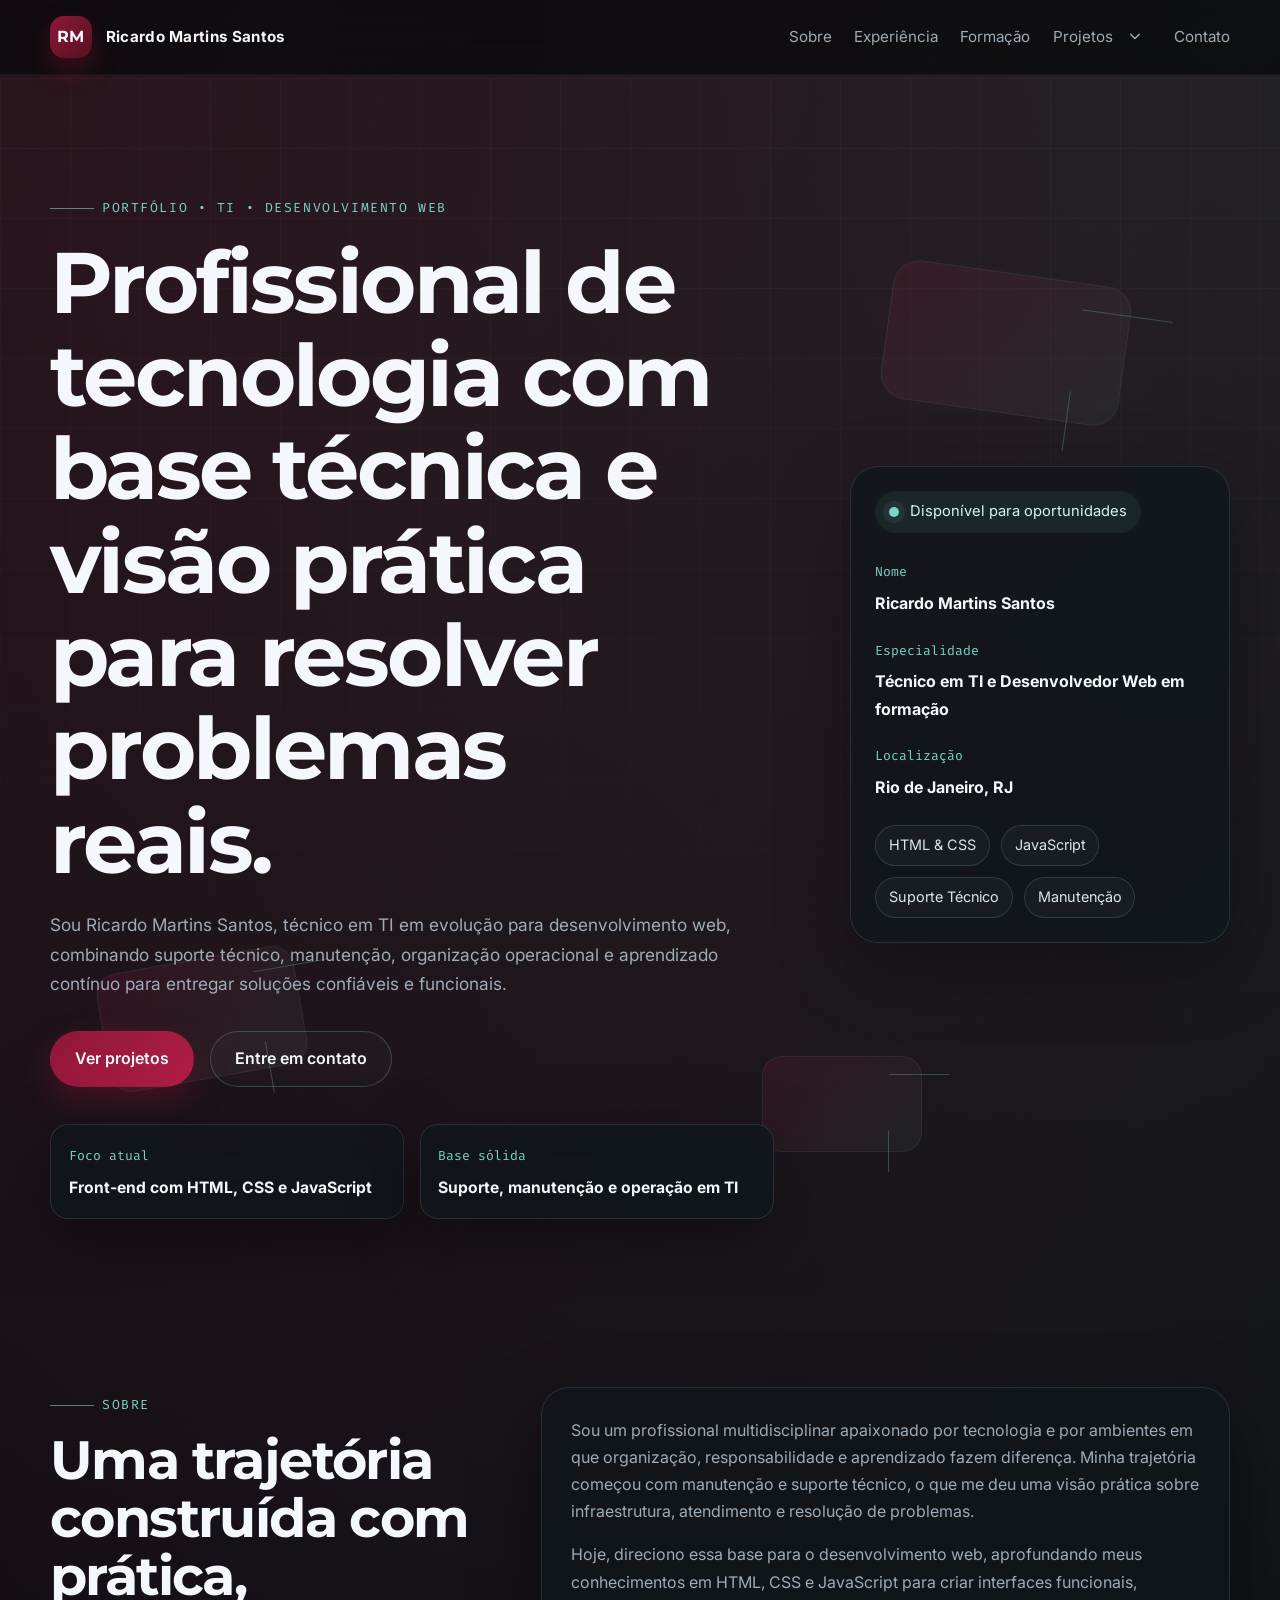
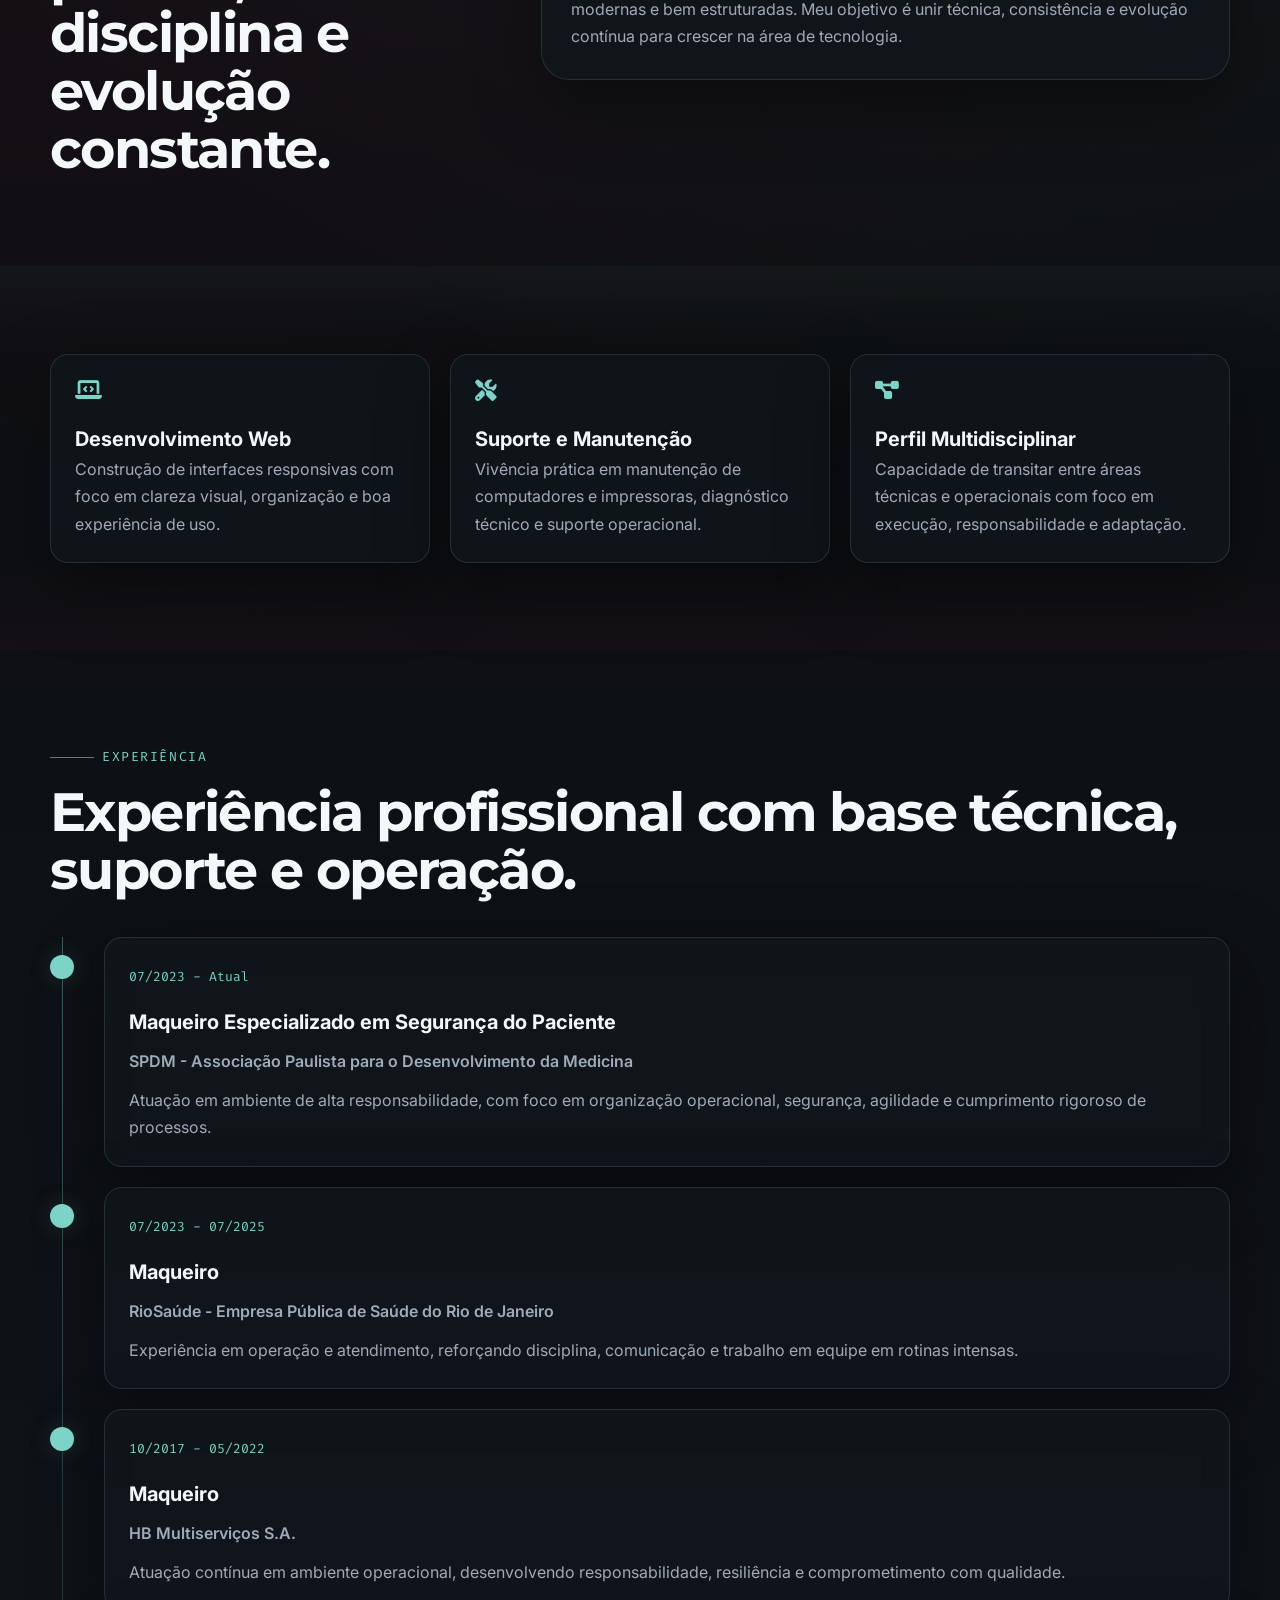
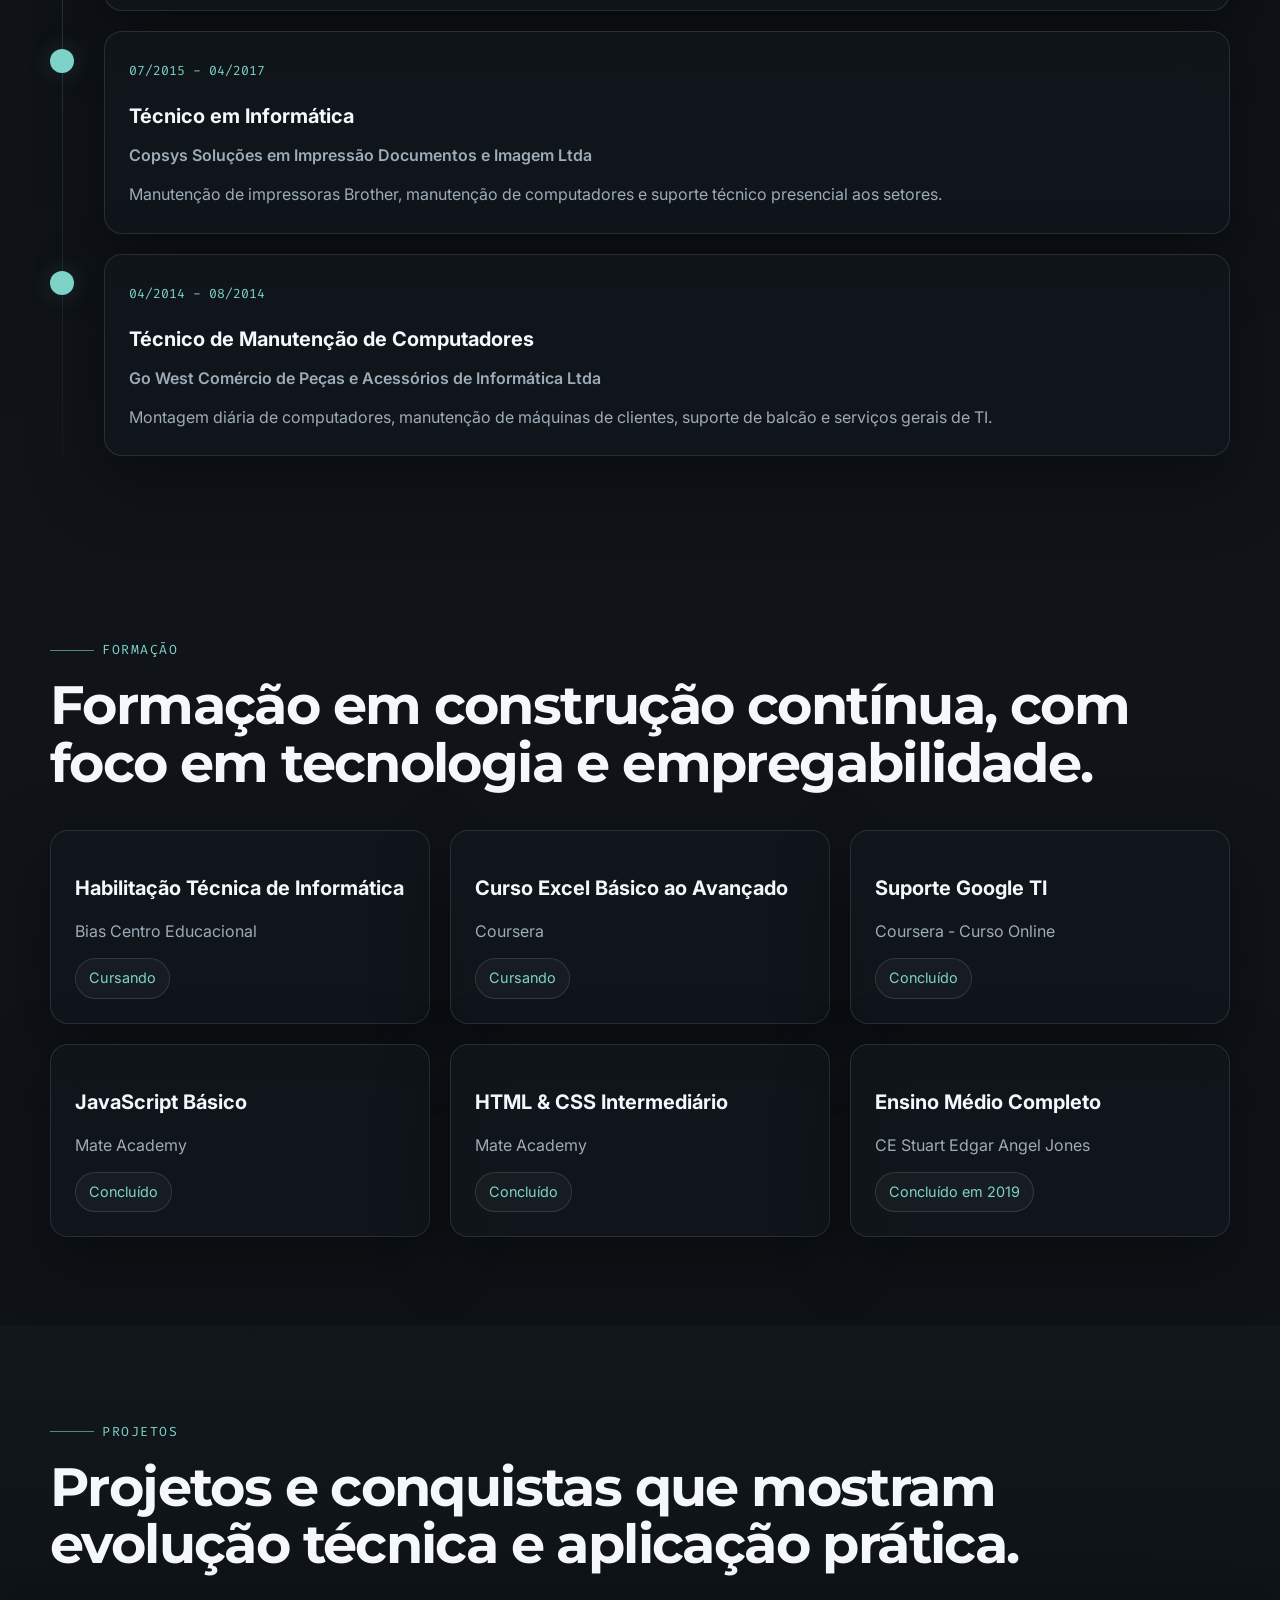
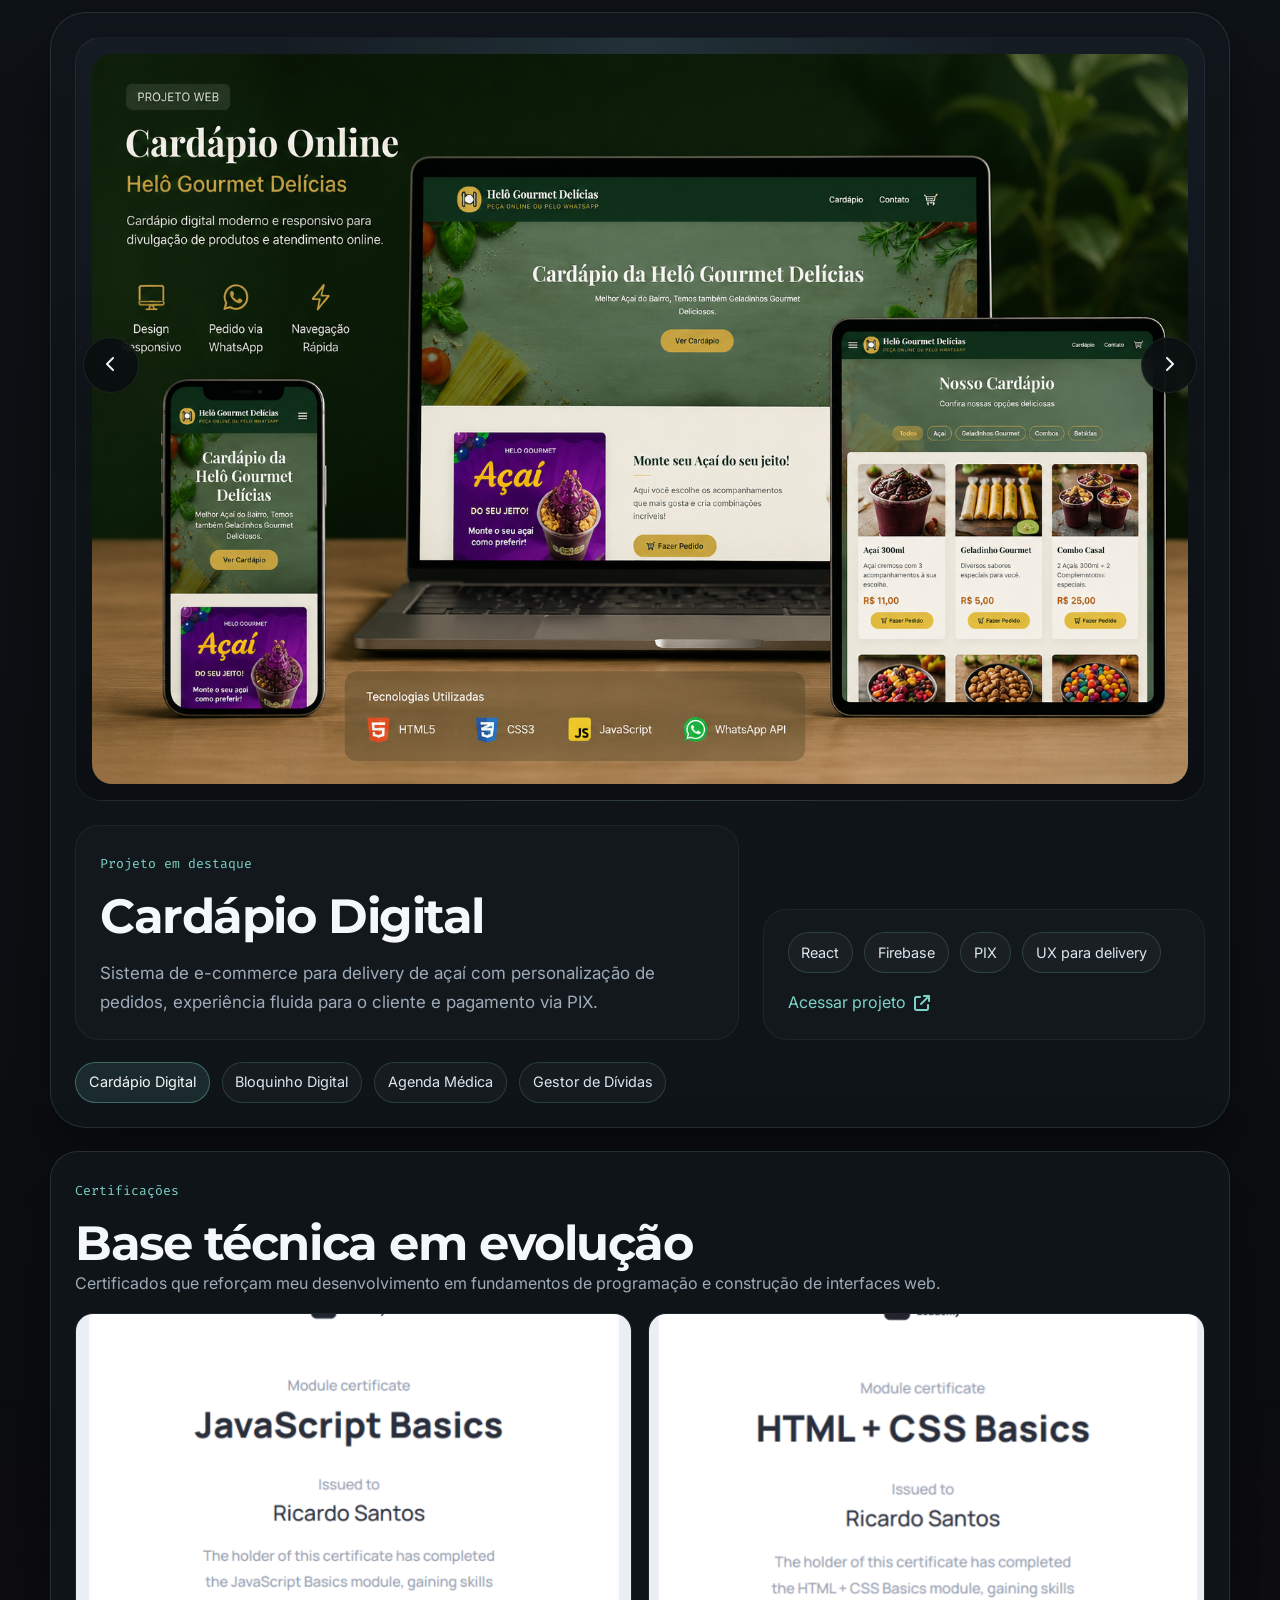
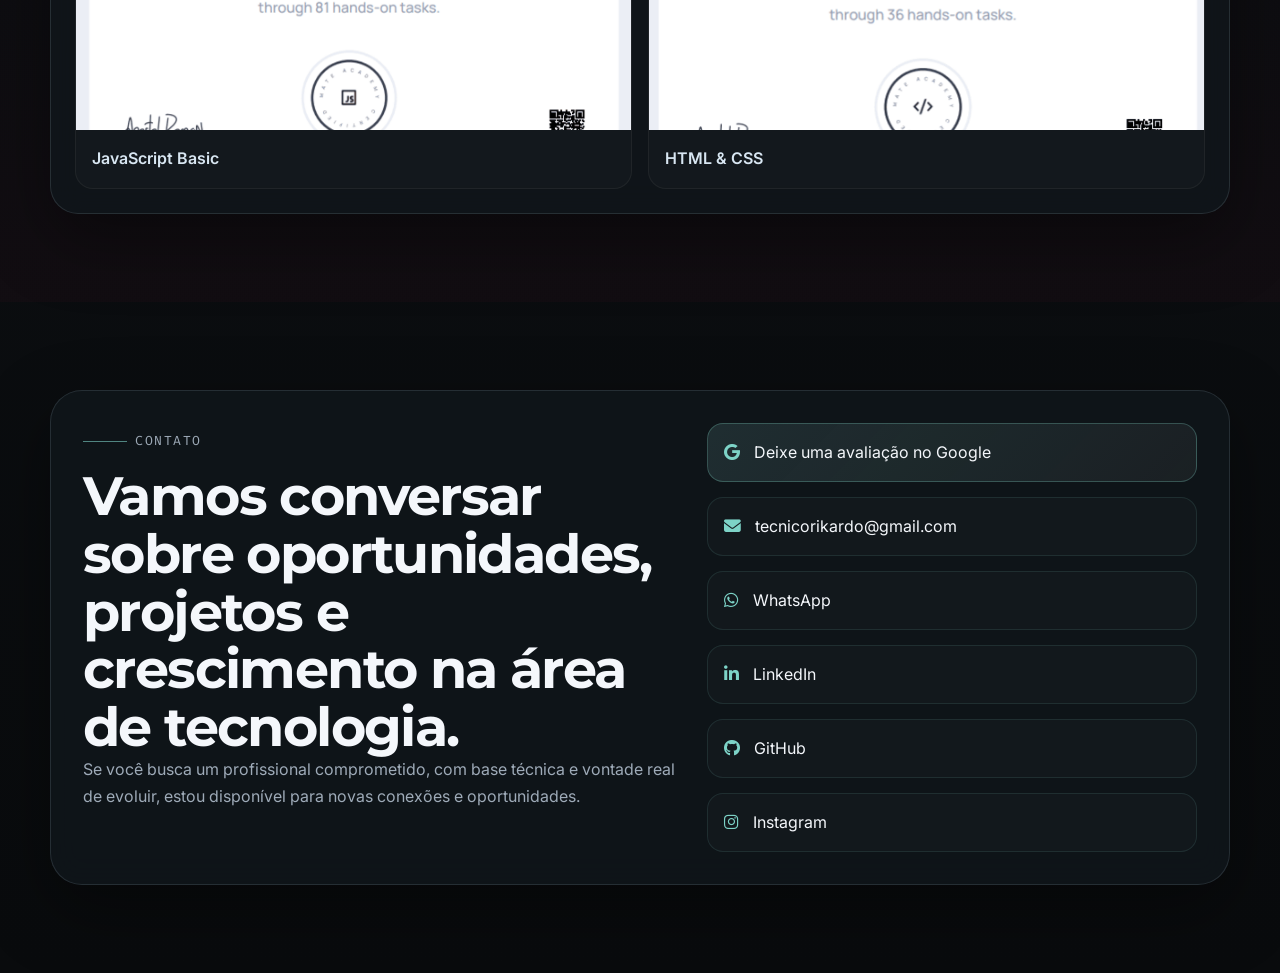
==== commit a407d319: "Adiciona botao de avaliacao do Google" ====
--- a/index.html
+++ b/index.html
@@ -468,6 +468,10 @@
             </div>
 
             <div class="contact-actions">
+              <a href="https://g.page/r/CcLB5EL9NWAdEAE/review" target="_blank" rel="noreferrer" class="contact-item contact-item-review">
+                <i class="fa-brands fa-google"></i>
+                <span>Deixe uma avaliação no Google</span>
+              </a>
               <a href="mailto:tecnicorikardo@gmail.com" class="contact-item">
                 <i class="fa-solid fa-envelope"></i>
                 <span>tecnicorikardo@gmail.com</span>
--- a/styles.css
+++ b/styles.css
@@ -850,6 +850,20 @@
   background: rgba(125, 211, 199, 0.08);
 }
 
+.contact-item-review {
+  border-color: rgba(125, 211, 199, 0.28);
+  background:
+    linear-gradient(135deg, rgba(125, 211, 199, 0.12), rgba(255, 255, 255, 0.03)),
+    rgba(255, 255, 255, 0.02);
+}
+
+.contact-item-review:hover {
+  border-color: rgba(125, 211, 199, 0.5);
+  background:
+    linear-gradient(135deg, rgba(125, 211, 199, 0.18), rgba(255, 255, 255, 0.05)),
+    rgba(255, 255, 255, 0.03);
+}
+
 .reveal {
   opacity: 0;
   transform: translateY(28px);
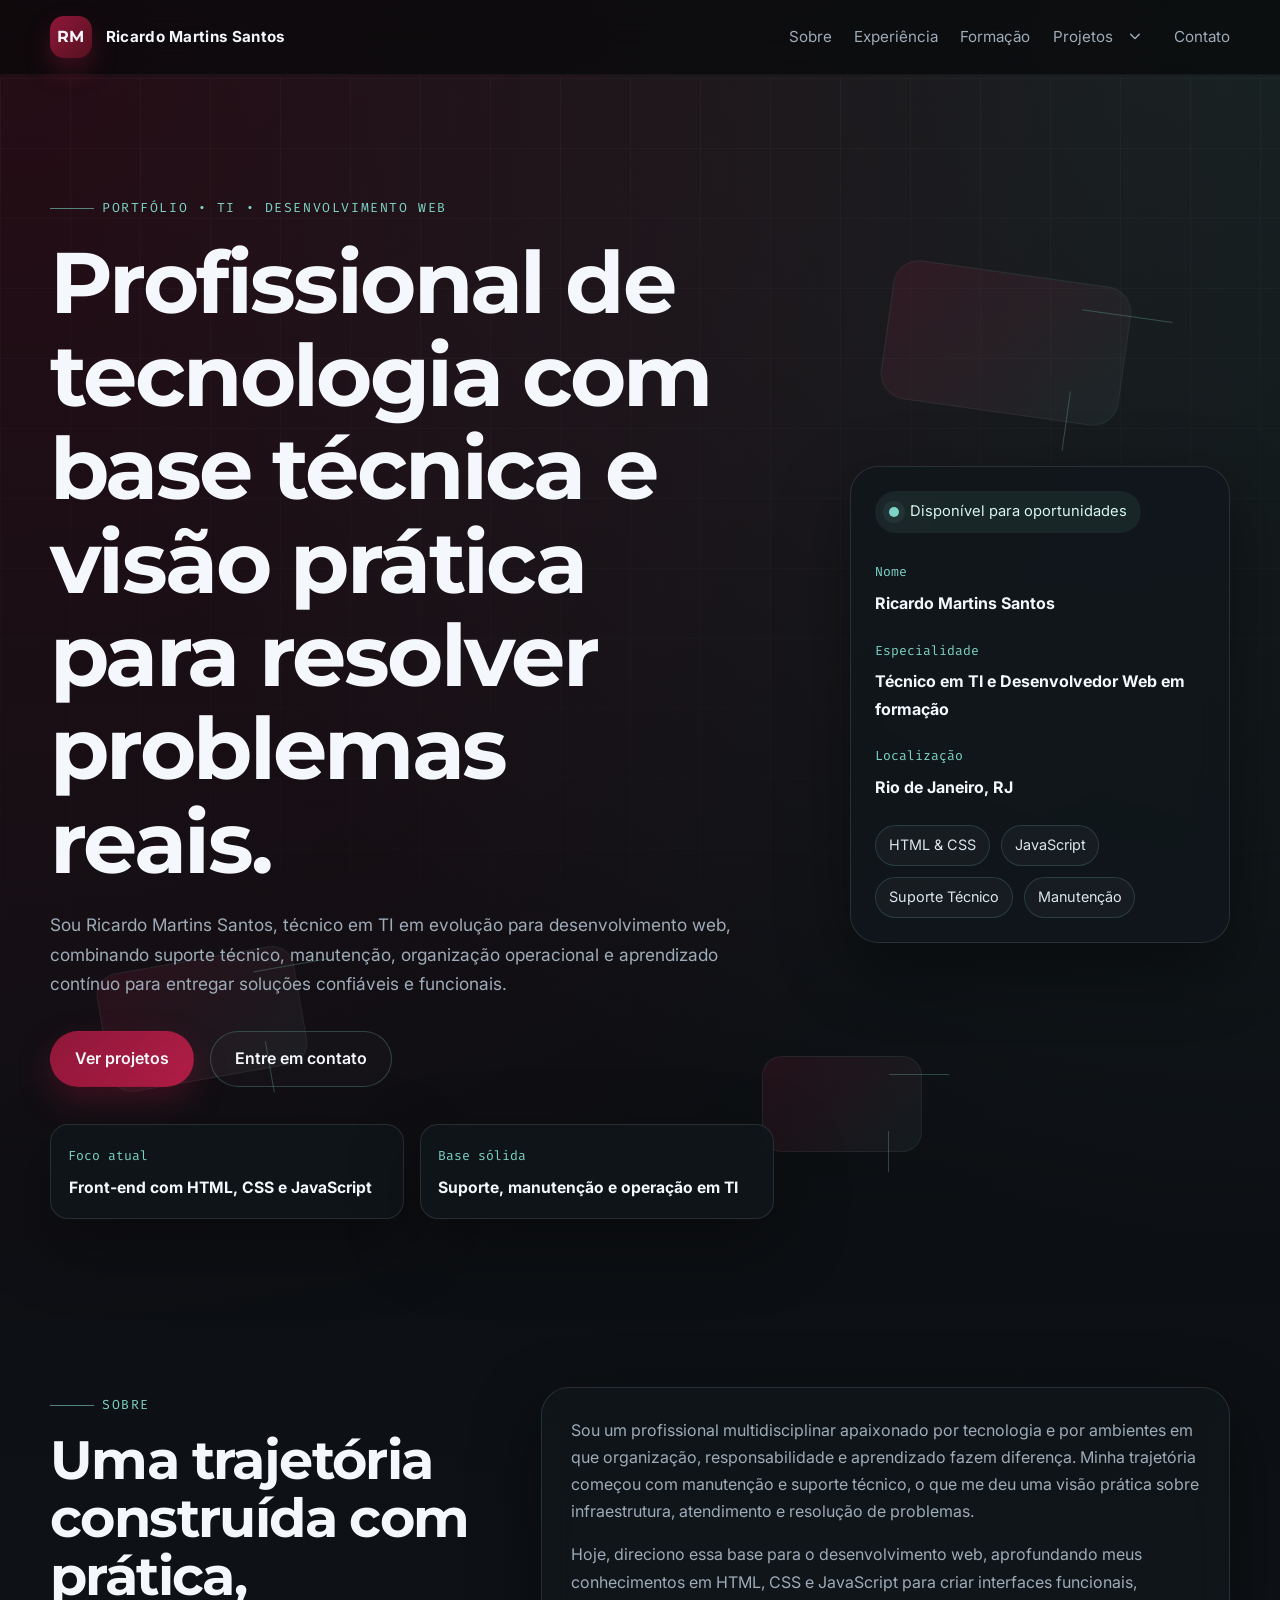
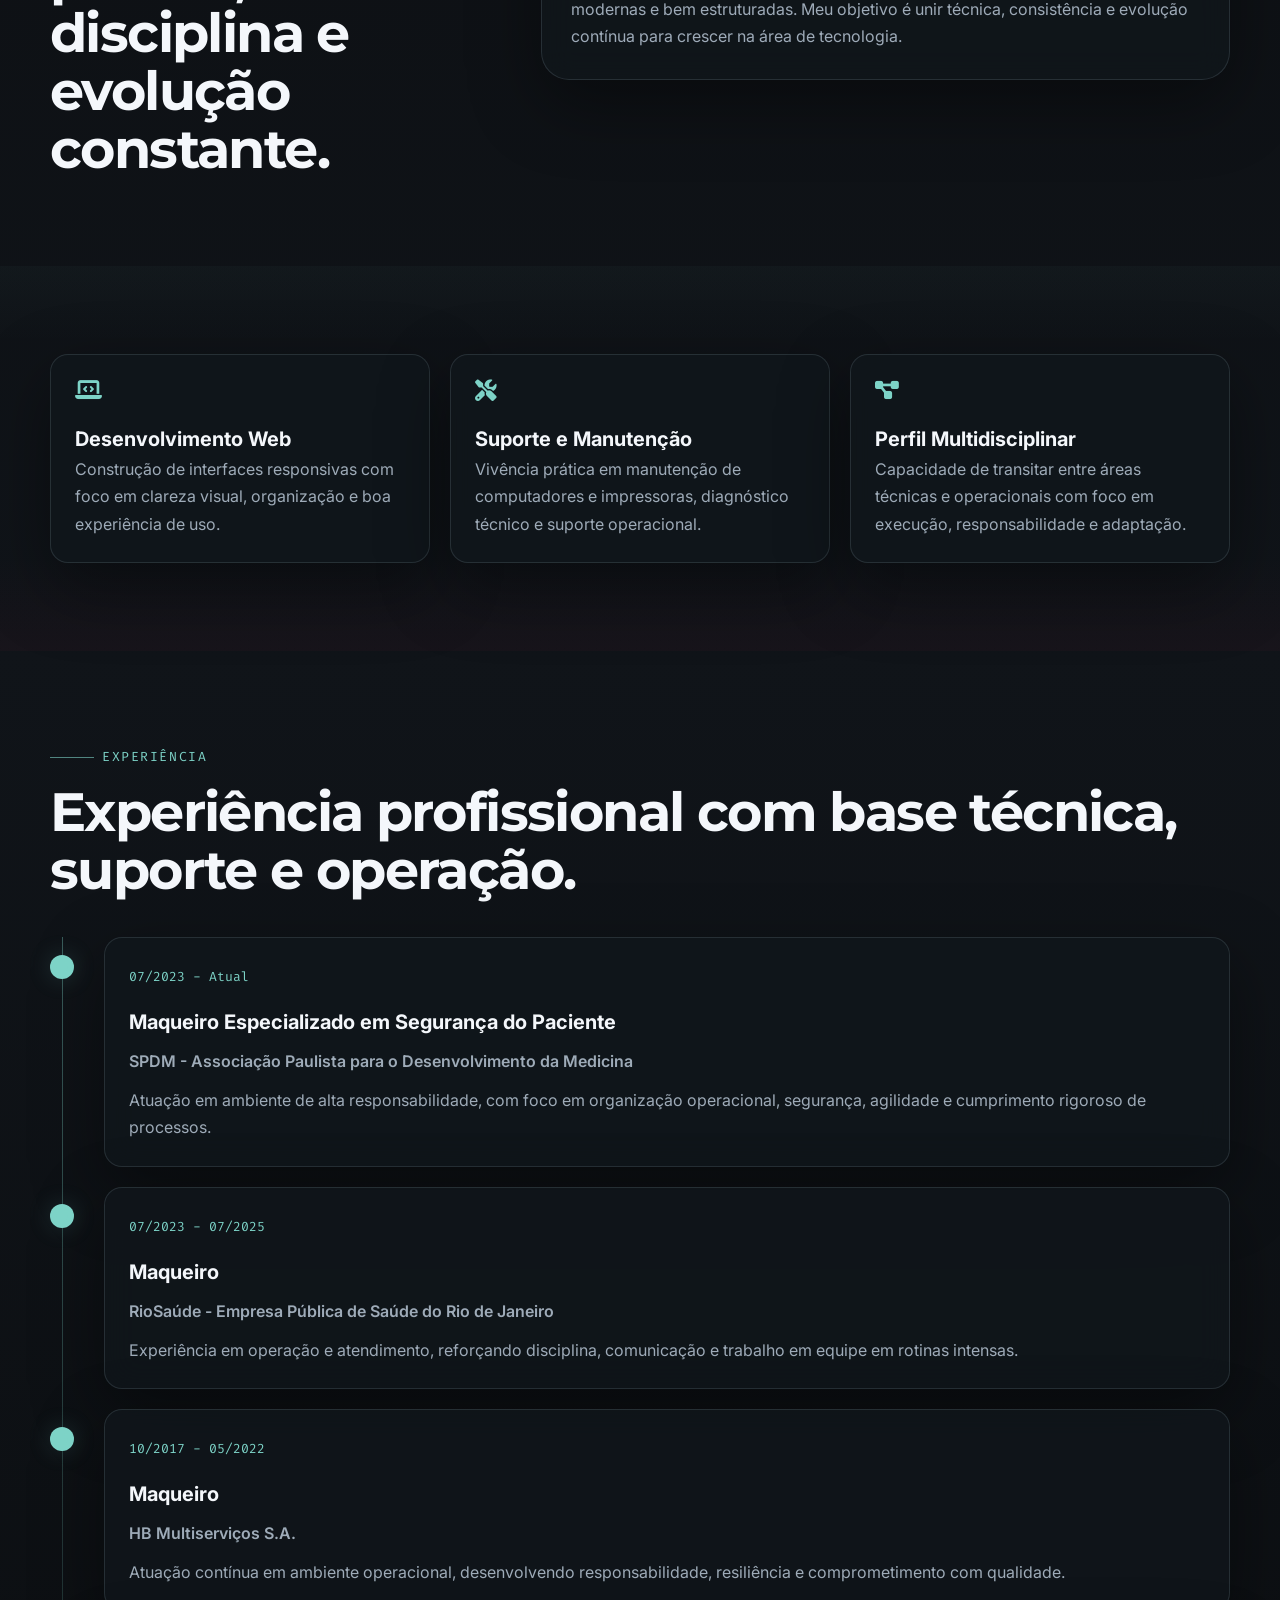
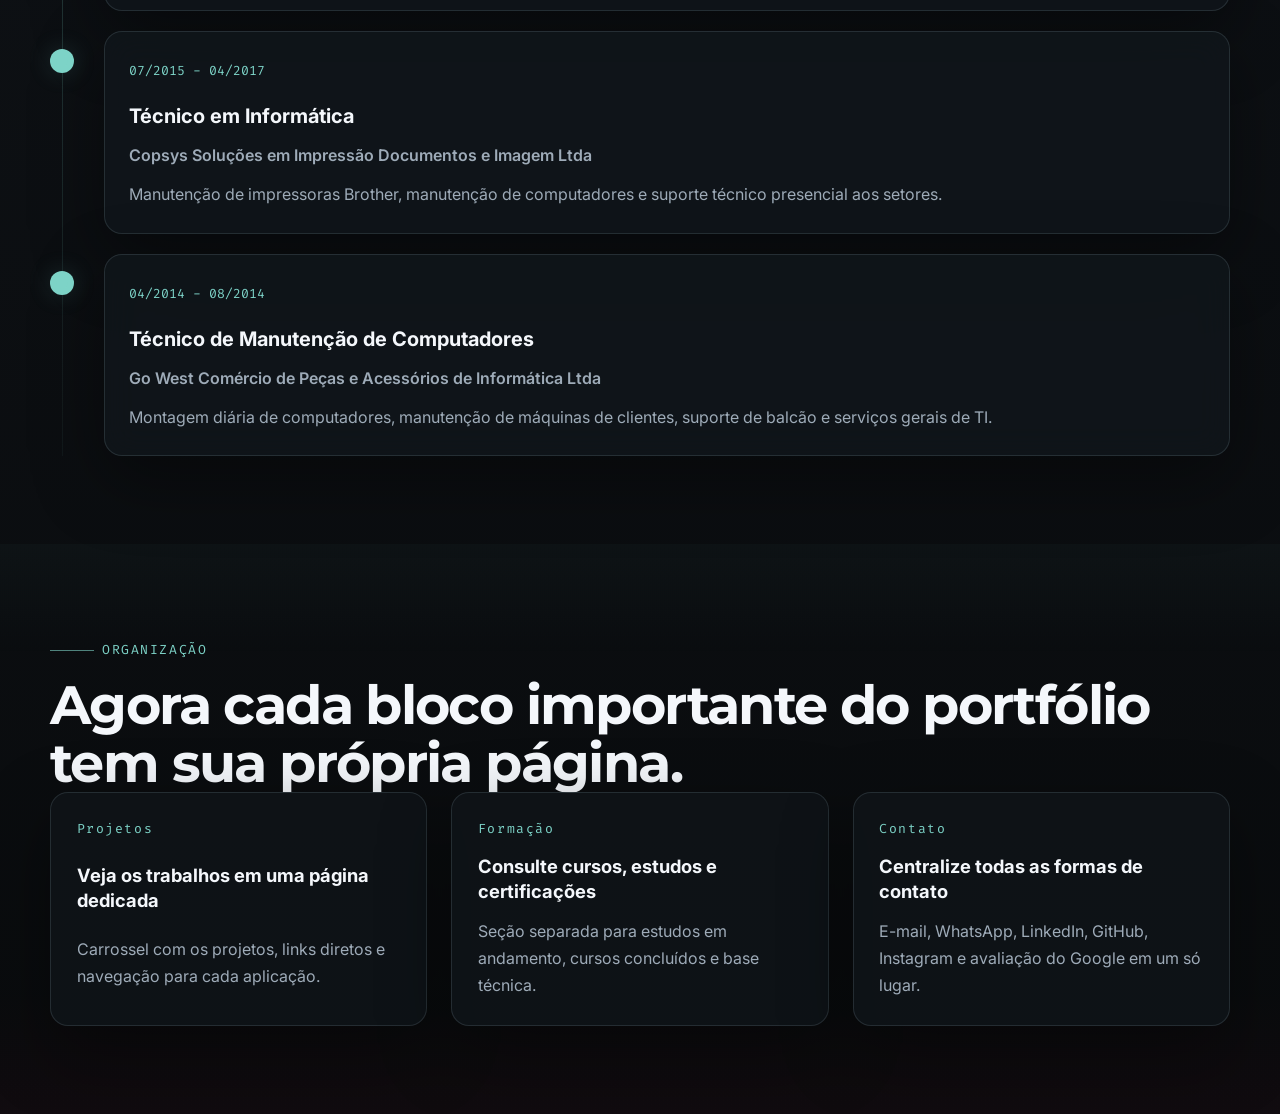
==== commit 82e08327: "organiza portfolio em paginas separadas" ====
--- a/index.html
+++ b/index.html
@@ -3,10 +3,10 @@
 <head>
   <meta charset="UTF-8">
   <meta name="viewport" content="width=device-width, initial-scale=1.0">
-  <title>Ricardo Martins Santos | Portfólio</title>
+  <title>Ricardo Martins Santos | Portf&oacute;lio</title>
   <meta
     name="description"
-    content="Portfólio de Ricardo Martins Santos, profissional multidisciplinar com experiência em TI, suporte técnico e desenvolvimento web."
+    content="Portf&oacute;lio de Ricardo Martins Santos, profissional multidisciplinar com experi&ecirc;ncia em TI, suporte t&eacute;cnico e desenvolvimento web."
   >
   <link rel="preconnect" href="https://fonts.googleapis.com">
   <link rel="preconnect" href="https://fonts.gstatic.com" crossorigin>
@@ -24,18 +24,18 @@
   <div class="page-shell">
     <header class="site-header">
       <div class="container header-inner">
-        <a href="#hero" class="brand">
+        <a href="index.html#hero" class="brand">
           <span class="brand-mark">RM</span>
           <span class="brand-text">Ricardo Martins Santos</span>
         </a>
 
-        <nav class="site-nav" aria-label="Navegação principal">
-          <a href="#sobre">Sobre</a>
-          <a href="#experiencia">Experiência</a>
-          <a href="#formacao">Formação</a>
+        <nav class="site-nav" aria-label="Navega&ccedil;&atilde;o principal">
+          <a href="index.html#sobre">Sobre</a>
+          <a href="index.html#experiencia">Experi&ecirc;ncia</a>
+          <a href="formacao.html">Forma&ccedil;&atilde;o</a>
           <div class="nav-item nav-item-projects" data-project-menu>
             <div class="nav-projects-trigger">
-              <a href="#projetos" class="nav-link-projects">Projetos</a>
+              <a href="projetos.html" class="nav-link-projects">Projetos</a>
               <button
                 type="button"
                 class="nav-submenu-toggle"
@@ -47,13 +47,13 @@
               </button>
             </div>
             <div id="project-submenu" class="nav-submenu" aria-label="Links dos projetos">
-              <a href="#projetos" data-project-target="cardapio">Cardápio Digital</a>
-              <a href="#projetos" data-project-target="bloquinho">Bloquinho Digital</a>
-              <a href="#projetos" data-project-target="agenda">Agenda Médica</a>
-              <a href="#projetos" data-project-target="dividas">Gestor de Dívidas</a>
-            </div>
-          </div>
-          <a href="#contato">Contato</a>
+              <a href="projetos.html#cardapio" data-project-target="cardapio">Card&aacute;pio Digital</a>
+              <a href="projetos.html#bloquinho" data-project-target="bloquinho">Bloquinho Digital</a>
+              <a href="projetos.html#agenda" data-project-target="agenda">Agenda M&eacute;dica</a>
+              <a href="projetos.html#dividas" data-project-target="dividas">Gestor de D&iacute;vidas</a>
+            </div>
+          </div>
+          <a href="contato.html">Contato</a>
         </nav>
       </div>
     </header>
@@ -69,17 +69,17 @@
 
         <div class="container hero-layout">
           <div class="hero-copy reveal">
-            <p class="eyebrow">PORTFÓLIO • TI • DESENVOLVIMENTO WEB</p>
-            <h1>Profissional de tecnologia com base técnica e visão prática para resolver problemas reais.</h1>
+            <p class="eyebrow">PORTF&Oacute;LIO • TI • DESENVOLVIMENTO WEB</p>
+            <h1>Profissional de tecnologia com base t&eacute;cnica e vis&atilde;o pr&aacute;tica para resolver problemas reais.</h1>
             <p class="hero-description">
-              Sou Ricardo Martins Santos, técnico em TI em evolução para desenvolvimento web,
-              combinando suporte técnico, manutenção, organização operacional e aprendizado contínuo
-              para entregar soluções confiáveis e funcionais.
+              Sou Ricardo Martins Santos, t&eacute;cnico em TI em evolu&ccedil;&atilde;o para desenvolvimento web,
+              combinando suporte t&eacute;cnico, manuten&ccedil;&atilde;o, organiza&ccedil;&atilde;o operacional e aprendizado cont&iacute;nuo
+              para entregar solu&ccedil;&otilde;es confi&aacute;veis e funcionais.
             </p>
 
             <div class="hero-actions">
-              <a href="#projetos" class="btn btn-primary">Ver projetos</a>
-              <a href="#contato" class="btn btn-secondary">Entre em contato</a>
+              <a href="projetos.html" class="btn btn-primary">Ver projetos</a>
+              <a href="contato.html" class="btn btn-secondary">Entre em contato</a>
             </div>
 
             <div class="hero-highlights">
@@ -88,8 +88,8 @@
                 <strong>Front-end com HTML, CSS e JavaScript</strong>
               </div>
               <div class="highlight-card">
-                <span class="highlight-label">Base sólida</span>
-                <strong>Suporte, manutenção e operação em TI</strong>
+                <span class="highlight-label">Base s&oacute;lida</span>
+                <strong>Suporte, manuten&ccedil;&atilde;o e opera&ccedil;&atilde;o em TI</strong>
               </div>
             </div>
           </div>
@@ -98,7 +98,7 @@
             <div class="profile-card">
               <div class="profile-status">
                 <span class="status-dot"></span>
-                Disponível para oportunidades
+                Dispon&iacute;vel para oportunidades
               </div>
 
               <div class="profile-block">
@@ -108,19 +108,19 @@
 
               <div class="profile-block">
                 <span class="profile-label">Especialidade</span>
-                <strong>Técnico em TI e Desenvolvedor Web em formação</strong>
+                <strong>T&eacute;cnico em TI e Desenvolvedor Web em forma&ccedil;&atilde;o</strong>
               </div>
 
               <div class="profile-block">
-                <span class="profile-label">Localização</span>
+                <span class="profile-label">Localiza&ccedil;&atilde;o</span>
                 <strong>Rio de Janeiro, RJ</strong>
               </div>
 
               <ul class="profile-stack">
-                <li>HTML & CSS</li>
+                <li>HTML &amp; CSS</li>
                 <li>JavaScript</li>
-                <li>Suporte Técnico</li>
-                <li>Manutenção</li>
+                <li>Suporte T&eacute;cnico</li>
+                <li>Manuten&ccedil;&atilde;o</li>
               </ul>
             </div>
           </aside>
@@ -131,20 +131,20 @@
         <div class="container section-grid">
           <div class="section-heading reveal">
             <p class="section-kicker">SOBRE</p>
-            <h2>Uma trajetória construída com prática, disciplina e evolução constante.</h2>
+            <h2>Uma trajet&oacute;ria constru&iacute;da com pr&aacute;tica, disciplina e evolu&ccedil;&atilde;o constante.</h2>
           </div>
 
           <div class="panel reveal">
             <p>
               Sou um profissional multidisciplinar apaixonado por tecnologia e por ambientes em que
-              organização, responsabilidade e aprendizado fazem diferença. Minha trajetória começou
-              com manutenção e suporte técnico, o que me deu uma visão prática sobre infraestrutura,
-              atendimento e resolução de problemas.
+              organiza&ccedil;&atilde;o, responsabilidade e aprendizado fazem diferen&ccedil;a. Minha trajet&oacute;ria come&ccedil;ou
+              com manuten&ccedil;&atilde;o e suporte t&eacute;cnico, o que me deu uma vis&atilde;o pr&aacute;tica sobre infraestrutura,
+              atendimento e resolu&ccedil;&atilde;o de problemas.
             </p>
             <p>
               Hoje, direciono essa base para o desenvolvimento web, aprofundando meus conhecimentos
               em HTML, CSS e JavaScript para criar interfaces funcionais, modernas e bem estruturadas.
-              Meu objetivo é unir técnica, consistência e evolução contínua para crescer na área de tecnologia.
+              Meu objetivo &eacute; unir t&eacute;cnica, consist&ecirc;ncia e evolu&ccedil;&atilde;o cont&iacute;nua para crescer na &aacute;rea de tecnologia.
             </p>
           </div>
         </div>
@@ -156,19 +156,19 @@
             <article class="capability-card reveal">
               <i class="fa-solid fa-laptop-code"></i>
               <h3>Desenvolvimento Web</h3>
-              <p>Construção de interfaces responsivas com foco em clareza visual, organização e boa experiência de uso.</p>
+              <p>Constru&ccedil;&atilde;o de interfaces responsivas com foco em clareza visual, organiza&ccedil;&atilde;o e boa experi&ecirc;ncia de uso.</p>
             </article>
 
             <article class="capability-card reveal">
               <i class="fa-solid fa-screwdriver-wrench"></i>
-              <h3>Suporte e Manutenção</h3>
-              <p>Vivência prática em manutenção de computadores e impressoras, diagnóstico técnico e suporte operacional.</p>
+              <h3>Suporte e Manuten&ccedil;&atilde;o</h3>
+              <p>Viv&ecirc;ncia pr&aacute;tica em manuten&ccedil;&atilde;o de computadores e impressoras, diagn&oacute;stico t&eacute;cnico e suporte operacional.</p>
             </article>
 
             <article class="capability-card reveal">
               <i class="fa-solid fa-diagram-project"></i>
               <h3>Perfil Multidisciplinar</h3>
-              <p>Capacidade de transitar entre áreas técnicas e operacionais com foco em execução, responsabilidade e adaptação.</p>
+              <p>Capacidade de transitar entre &aacute;reas t&eacute;cnicas e operacionais com foco em execu&ccedil;&atilde;o, responsabilidade e adapta&ccedil;&atilde;o.</p>
             </article>
           </div>
         </div>
@@ -177,8 +177,8 @@
       <section id="experiencia" class="content-section">
         <div class="container">
           <div class="section-heading reveal">
-            <p class="section-kicker">EXPERIÊNCIA</p>
-            <h2>Experiência profissional com base técnica, suporte e operação.</h2>
+            <p class="section-kicker">EXPERI&Ecirc;NCIA</p>
+            <h2>Experi&ecirc;ncia profissional com base t&eacute;cnica, suporte e opera&ccedil;&atilde;o.</h2>
           </div>
 
           <div class="timeline">
@@ -186,11 +186,11 @@
               <div class="timeline-marker"></div>
               <div class="timeline-card">
                 <span class="timeline-period">07/2023 - Atual</span>
-                <h3>Maqueiro Especializado em Segurança do Paciente</h3>
-                <p class="timeline-company">SPDM - Associação Paulista para o Desenvolvimento da Medicina</p>
-                <p>
-                  Atuação em ambiente de alta responsabilidade, com foco em organização operacional,
-                  segurança, agilidade e cumprimento rigoroso de processos.
+                <h3>Maqueiro Especializado em Seguran&ccedil;a do Paciente</h3>
+                <p class="timeline-company">SPDM - Associa&ccedil;&atilde;o Paulista para o Desenvolvimento da Medicina</p>
+                <p>
+                  Atua&ccedil;&atilde;o em ambiente de alta responsabilidade, com foco em organiza&ccedil;&atilde;o operacional,
+                  seguran&ccedil;a, agilidade e cumprimento rigoroso de processos.
                 </p>
               </div>
             </article>
@@ -200,9 +200,9 @@
               <div class="timeline-card">
                 <span class="timeline-period">07/2023 - 07/2025</span>
                 <h3>Maqueiro</h3>
-                <p class="timeline-company">RioSaúde - Empresa Pública de Saúde do Rio de Janeiro</p>
-                <p>
-                  Experiência em operação e atendimento, reforçando disciplina, comunicação e trabalho em equipe em rotinas intensas.
+                <p class="timeline-company">RioSa&uacute;de - Empresa P&uacute;blica de Sa&uacute;de do Rio de Janeiro</p>
+                <p>
+                  Experi&ecirc;ncia em opera&ccedil;&atilde;o e atendimento, refor&ccedil;ando disciplina, comunica&ccedil;&atilde;o e trabalho em equipe em rotinas intensas.
                 </p>
               </div>
             </article>
@@ -212,9 +212,9 @@
               <div class="timeline-card">
                 <span class="timeline-period">10/2017 - 05/2022</span>
                 <h3>Maqueiro</h3>
-                <p class="timeline-company">HB Multiserviços S.A.</p>
-                <p>
-                  Atuação contínua em ambiente operacional, desenvolvendo responsabilidade, resiliência e comprometimento com qualidade.
+                <p class="timeline-company">HB Multiservi&ccedil;os S.A.</p>
+                <p>
+                  Atua&ccedil;&atilde;o cont&iacute;nua em ambiente operacional, desenvolvendo responsabilidade, resili&ecirc;ncia e comprometimento com qualidade.
                 </p>
               </div>
             </article>
@@ -223,10 +223,10 @@
               <div class="timeline-marker"></div>
               <div class="timeline-card">
                 <span class="timeline-period">07/2015 - 04/2017</span>
-                <h3>Técnico em Informática</h3>
-                <p class="timeline-company">Copsys Soluções em Impressão Documentos e Imagem Ltda</p>
-                <p>
-                  Manutenção de impressoras Brother, manutenção de computadores e suporte técnico presencial aos setores.
+                <h3>T&eacute;cnico em Inform&aacute;tica</h3>
+                <p class="timeline-company">Copsys Solu&ccedil;&otilde;es em Impress&atilde;o Documentos e Imagem Ltda</p>
+                <p>
+                  Manuten&ccedil;&atilde;o de impressoras Brother, manuten&ccedil;&atilde;o de computadores e suporte t&eacute;cnico presencial aos setores.
                 </p>
               </div>
             </article>
@@ -235,264 +235,42 @@
               <div class="timeline-marker"></div>
               <div class="timeline-card">
                 <span class="timeline-period">04/2014 - 08/2014</span>
-                <h3>Técnico de Manutenção de Computadores</h3>
-                <p class="timeline-company">Go West Comércio de Peças e Acessórios de Informática Ltda</p>
-                <p>
-                  Montagem diária de computadores, manutenção de máquinas de clientes, suporte de balcão e serviços gerais de TI.
-                </p>
-              </div>
-            </article>
-          </div>
-        </div>
-      </section>
-
-      <section id="formacao" class="content-section">
+                <h3>T&eacute;cnico de Manuten&ccedil;&atilde;o de Computadores</h3>
+                <p class="timeline-company">Go West Com&eacute;rcio de Pe&ccedil;as e Acess&oacute;rios de Inform&aacute;tica Ltda</p>
+                <p>
+                  Montagem di&aacute;ria de computadores, manuten&ccedil;&atilde;o de m&aacute;quinas de clientes, suporte de balc&atilde;o e servi&ccedil;os gerais de TI.
+                </p>
+              </div>
+            </article>
+          </div>
+        </div>
+      </section>
+
+      <section class="content-section accent-section">
         <div class="container">
           <div class="section-heading reveal">
-            <p class="section-kicker">FORMAÇÃO</p>
-            <h2>Formação em construção contínua, com foco em tecnologia e empregabilidade.</h2>
-          </div>
-
-          <div class="info-grid">
-            <article class="info-card reveal">
-              <h3>Habilitação Técnica de Informática</h3>
-              <p>Bias Centro Educacional</p>
-              <span class="chip">Cursando</span>
-            </article>
-
-            <article class="info-card reveal">
-              <h3>Curso Excel Básico ao Avançado</h3>
-              <p>Coursera</p>
-              <span class="chip">Cursando</span>
-            </article>
-
-            <article class="info-card reveal">
-              <h3>Suporte Google TI</h3>
-              <p>Coursera - Curso Online</p>
-              <span class="chip">Concluído</span>
-            </article>
-
-            <article class="info-card reveal">
-              <h3>JavaScript Básico</h3>
-              <p>Mate Academy</p>
-              <span class="chip">Concluído</span>
-            </article>
-
-            <article class="info-card reveal">
-              <h3>HTML & CSS Intermediário</h3>
-              <p>Mate Academy</p>
-              <span class="chip">Concluído</span>
-            </article>
-
-            <article class="info-card reveal">
-              <h3>Ensino Médio Completo</h3>
-              <p>CE Stuart Edgar Angel Jones</p>
-              <span class="chip">Concluído em 2019</span>
-            </article>
-          </div>
-        </div>
-      </section>
-
-      <section id="projetos" class="content-section accent-section">
-        <div class="container">
-          <div class="section-heading reveal">
-            <p class="section-kicker">PROJETOS</p>
-            <h2>Projetos e conquistas que mostram evolução técnica e aplicação prática.</h2>
-          </div>
-
-          <div class="project-carousel reveal" data-carousel>
-            <button type="button" class="carousel-arrow carousel-arrow-prev" data-carousel-prev aria-label="Projeto anterior">
-              <i class="fa-solid fa-chevron-left" aria-hidden="true"></i>
-            </button>
-
-            <div class="project-slides">
-              <article class="project-slide is-active" data-slide="cardapio">
-                <div class="project-media">
-                  <img src="img/cardapio-digital.png" alt="Apresentação do projeto Cardápio Digital em desktop, tablet e celular">
-                </div>
-                <div class="project-details">
-                  <div class="project-copy-block">
-                    <span class="project-tag">Projeto em destaque</span>
-                    <h3>Cardápio Digital</h3>
-                    <p>
-                      Sistema de e-commerce para delivery de açaí com personalização de pedidos,
-                      experiência fluida para o cliente e pagamento via PIX.
-                    </p>
-                  </div>
-                  <div class="project-meta-block">
-                    <ul class="tech-list">
-                      <li>React</li>
-                      <li>Firebase</li>
-                      <li>PIX</li>
-                      <li>UX para delivery</li>
-                    </ul>
-                    <a href="https://cardapiohelogourmet.web.app/" target="_blank" rel="noreferrer" class="text-link">
-                      Acessar projeto <i class="fa-solid fa-arrow-up-right-from-square"></i>
-                    </a>
-                  </div>
-                </div>
-              </article>
-
-              <article class="project-slide" data-slide="bloquinho">
-                <div class="project-media">
-                  <img src="img/bloquinho-digital.png" alt="Dashboard do sistema Bloquinho Digital">
-                </div>
-                <div class="project-details">
-                  <div class="project-copy-block">
-                    <span class="project-tag">Projeto web</span>
-                    <h3>Bloquinho Digital</h3>
-                    <p>
-                      Gestor de cosméticos para vendedores de Natura, Avon e outras marcas,
-                      criado para facilitar a organização de produtos, o acompanhamento do negócio
-                      e o acesso rápido ao painel da aplicação.
-                    </p>
-                  </div>
-                  <div class="project-meta-block">
-                    <ul class="tech-list">
-                      <li>Dashboard</li>
-                      <li>Gestão de catálogo</li>
-                      <li>Organização de vendas</li>
-                      <li>Web app</li>
-                    </ul>
-                    <a href="https://bloquinhodigital.web.app/dashboard" target="_blank" rel="noreferrer" class="text-link">
-                      Acessar projeto <i class="fa-solid fa-arrow-up-right-from-square"></i>
-                    </a>
-                  </div>
-                </div>
-              </article>
-
-              <article class="project-slide" data-slide="agenda">
-                <div class="project-media">
-                  <img src="img/agenda-medica.png" alt="Tela de login do sistema Agenda Médica">
-                </div>
-                <div class="project-details">
-                  <div class="project-copy-block">
-                    <span class="project-tag">Projeto web</span>
-                    <h3>Agenda Médica</h3>
-                    <p>
-                      Sistema de agendamento de consultas médicas com acesso seguro ao consultório,
-                      organização da rotina de atendimentos e envio automático de lembretes por e-mail
-                      para reduzir faltas e melhorar a comunicação com os pacientes.
-                    </p>
-                  </div>
-                  <div class="project-meta-block">
-                    <ul class="tech-list">
-                      <li>Agendamento online</li>
-                      <li>Lembretes por e-mail</li>
-                      <li>Painel administrativo</li>
-                      <li>Web app</li>
-                    </ul>
-                    <a href="https://agendadomedico.site/#/login" target="_blank" rel="noreferrer" class="text-link">
-                      Acessar projeto <i class="fa-solid fa-arrow-up-right-from-square"></i>
-                    </a>
-                  </div>
-                </div>
-              </article>
-
-              <article class="project-slide" data-slide="dividas">
-                <div class="project-media">
-                  <img src="img/gestor-dividas.png" alt="Tela inicial do sistema Gestor de Dívidas">
-                </div>
-                <div class="project-details">
-                  <div class="project-copy-block">
-                    <span class="project-tag">Projeto web</span>
-                    <h3>Gestor de Dívidas</h3>
-                    <p>
-                      Sistema para controle financeiro pessoal com gestão de dívidas, receitas e despesas,
-                      pensado para organizar lançamentos, acompanhar a situação financeira e facilitar
-                      a tomada de decisão no dia a dia.
-                    </p>
-                  </div>
-                  <div class="project-meta-block">
-                    <ul class="tech-list">
-                      <li>Controle financeiro</li>
-                      <li>Dívidas e despesas</li>
-                      <li>Receitas</li>
-                      <li>Web app</li>
-                    </ul>
-                    <a href="https://gestor-dedividas.web.app/" target="_blank" rel="noreferrer" class="text-link">
-                      Acessar projeto <i class="fa-solid fa-arrow-up-right-from-square"></i>
-                    </a>
-                  </div>
-                </div>
-              </article>
-            </div>
-
-            <button type="button" class="carousel-arrow carousel-arrow-next" data-carousel-next aria-label="Próximo projeto">
-              <i class="fa-solid fa-chevron-right" aria-hidden="true"></i>
-            </button>
-
-            <div class="carousel-tabs" aria-label="Selecionar projeto">
-              <button type="button" class="carousel-tab is-active" data-slide-target="cardapio">Cardápio Digital</button>
-              <button type="button" class="carousel-tab" data-slide-target="bloquinho">Bloquinho Digital</button>
-              <button type="button" class="carousel-tab" data-slide-target="agenda">Agenda Médica</button>
-              <button type="button" class="carousel-tab" data-slide-target="dividas">Gestor de Dívidas</button>
-            </div>
-          </div>
-
-          <article class="project-certifications reveal">
-            <div class="project-content full-width">
-              <span class="project-tag">Certificações</span>
-              <h3>Base técnica em evolução</h3>
-              <p>
-                Certificados que reforçam meu desenvolvimento em fundamentos de programação
-                e construção de interfaces web.
-              </p>
-
-              <div class="certificate-grid">
-                <figure class="certificate-card">
-                  <img src="img/jsbasic.png" alt="Certificado JavaScript Basic">
-                  <figcaption>JavaScript Basic</figcaption>
-                </figure>
-
-                <figure class="certificate-card">
-                  <img src="img/htmlcssbasic.png" alt="Certificado HTML e CSS">
-                  <figcaption>HTML & CSS</figcaption>
-                </figure>
-              </div>
-            </div>
-          </article>
-        </div>
-      </section>
-
-      <section id="contato" class="content-section">
-        <div class="container">
-          <div class="contact-panel reveal">
-            <div class="contact-copy">
-              <p class="section-kicker">CONTATO</p>
-              <h2>Vamos conversar sobre oportunidades, projetos e crescimento na área de tecnologia.</h2>
-              <p>
-                Se você busca um profissional comprometido, com base técnica e vontade real de evoluir,
-                estou disponível para novas conexões e oportunidades.
-              </p>
-            </div>
-
-            <div class="contact-actions">
-              <a href="https://g.page/r/CcLB5EL9NWAdEAE/review" target="_blank" rel="noreferrer" class="contact-item contact-item-review">
-                <i class="fa-brands fa-google"></i>
-                <span>Deixe uma avaliação no Google</span>
-              </a>
-              <a href="mailto:tecnicorikardo@gmail.com" class="contact-item">
-                <i class="fa-solid fa-envelope"></i>
-                <span>tecnicorikardo@gmail.com</span>
-              </a>
-              <a href="https://wa.me/5521970902074" target="_blank" rel="noreferrer" class="contact-item">
-                <i class="fa-brands fa-whatsapp"></i>
-                <span>WhatsApp</span>
-              </a>
-              <a href="https://www.linkedin.com/in/ricardo-martins-697948341" target="_blank" rel="noreferrer" class="contact-item">
-                <i class="fa-brands fa-linkedin-in"></i>
-                <span>LinkedIn</span>
-              </a>
-              <a href="https://github.com/tecnicorikardo" target="_blank" rel="noreferrer" class="contact-item">
-                <i class="fa-brands fa-github"></i>
-                <span>GitHub</span>
-              </a>
-              <a href="https://www.instagram.com/tecnicorikardo/" target="_blank" rel="noreferrer" class="contact-item">
-                <i class="fa-brands fa-instagram"></i>
-                <span>Instagram</span>
-              </a>
-            </div>
+            <p class="section-kicker">ORGANIZA&Ccedil;&Atilde;O</p>
+            <h2>Agora cada bloco importante do portf&oacute;lio tem sua pr&oacute;pria p&aacute;gina.</h2>
+          </div>
+
+          <div class="page-nav-grid">
+            <a href="projetos.html" class="page-link-card reveal">
+              <span class="page-link-label">Projetos</span>
+              <strong>Veja os trabalhos em uma p&aacute;gina dedicada</strong>
+              <p>Carrossel com os projetos, links diretos e navega&ccedil;&atilde;o para cada aplica&ccedil;&atilde;o.</p>
+            </a>
+
+            <a href="formacao.html" class="page-link-card reveal">
+              <span class="page-link-label">Forma&ccedil;&atilde;o</span>
+              <strong>Consulte cursos, estudos e certifica&ccedil;&otilde;es</strong>
+              <p>Se&ccedil;&atilde;o separada para estudos em andamento, cursos conclu&iacute;dos e base t&eacute;cnica.</p>
+            </a>
+
+            <a href="contato.html" class="page-link-card reveal">
+              <span class="page-link-label">Contato</span>
+              <strong>Centralize todas as formas de contato</strong>
+              <p>E-mail, WhatsApp, LinkedIn, GitHub, Instagram e avalia&ccedil;&atilde;o do Google em um s&oacute; lugar.</p>
+            </a>
           </div>
         </div>
       </section>
--- a/styles.css
+++ b/styles.css
@@ -875,12 +875,76 @@
   transform: translateY(0);
 }
 
+.subpage-hero {
+  padding-bottom: 2rem;
+}
+
+.page-intro {
+  display: grid;
+  gap: 1.5rem;
+}
+
+.page-intro h1 {
+  font-family: "Montserrat", sans-serif;
+  letter-spacing: -0.03em;
+  line-height: 1.08;
+  font-size: clamp(2.4rem, 5vw, 4.2rem);
+}
+
+.page-nav-grid {
+  display: grid;
+  grid-template-columns: repeat(3, minmax(0, 1fr));
+  gap: 1.5rem;
+}
+
+.page-link-card {
+  display: grid;
+  gap: 0.85rem;
+  padding: 1.6rem;
+  border-radius: var(--radius-md);
+  border: 1px solid var(--border);
+  background: rgba(15, 19, 24, 0.9);
+  box-shadow: var(--shadow);
+  transition: transform 0.25s ease, border-color 0.25s ease, background 0.25s ease;
+}
+
+.page-link-card:hover {
+  transform: translateY(-4px);
+  border-color: rgba(125, 211, 199, 0.32);
+  background: rgba(20, 25, 31, 0.95);
+}
+
+.page-link-label {
+  color: var(--secondary);
+  font-family: "Fira Code", monospace;
+  font-size: 0.82rem;
+  letter-spacing: 0.12em;
+}
+
+.page-link-card strong {
+  font-size: 1.15rem;
+  line-height: 1.35;
+}
+
+.page-link-card p {
+  color: var(--muted);
+}
+
+.section-actions {
+  display: flex;
+  flex-wrap: wrap;
+  gap: 1rem;
+  justify-content: center;
+  margin-top: 2rem;
+}
+
 @media (max-width: 1100px) {
   .hero-layout,
   .section-grid,
   .capability-grid,
   .info-grid,
   .contact-panel,
+  .page-nav-grid,
   .project-details {
     grid-template-columns: 1fr;
   }
@@ -1013,20 +1077,31 @@
   .nav-submenu {
     position: static;
     min-width: 0;
-    margin-top: 0.55rem;
-    padding: 0.35rem 0;
+    margin-top: 0;
+    max-height: 0;
+    overflow: hidden;
+    padding: 0;
     border: 0;
     border-radius: 0;
     background: transparent;
     box-shadow: none;
     backdrop-filter: none;
+    opacity: 0;
+    pointer-events: none;
+    transform: none;
+    transition: max-height 0.25s ease, margin-top 0.25s ease, opacity 0.2s ease;
+  }
+
+  .nav-submenu::before {
+    display: none;
+  }
+
+  .nav-item-projects.is-open .nav-submenu {
+    margin-top: 0.55rem;
+    max-height: 320px;
+    padding: 0.35rem 0;
     opacity: 1;
     pointer-events: auto;
-    transform: none;
-  }
-
-  .nav-submenu::before {
-    display: none;
   }
 
   .nav-submenu a {
